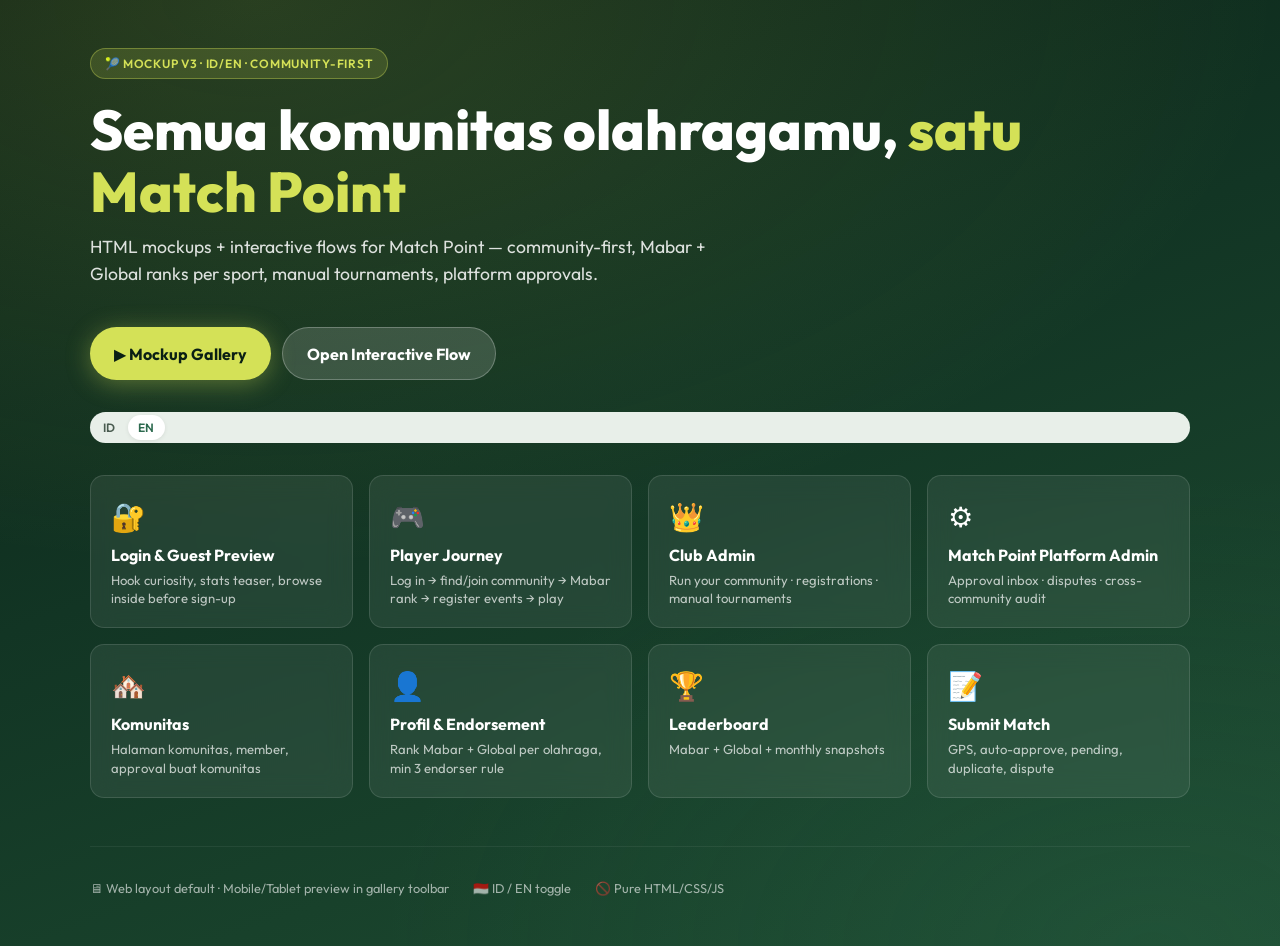
==== docs/mockups/index.html @ 7f46a009 "first commit" ====
<!doctype html>
<html lang="id">
  <head>
    <meta charset="UTF-8" />
    <meta name="viewport" content="width=device-width, initial-scale=1.0" />
    <title>Match Point — UI Mockups</title>
    <link rel="stylesheet" href="styles.css" />
  </head>
  <body>
    <div class="hub">
      <div class="hub-inner">
        <div class="hub-badge">🎾 Mockup v3 · ID/EN · Community-first</div>
        <h1>Semua komunitas olahragamu, <span>satu Match Point</span></h1>
        <p class="hub-desc" data-i18n="hub.desc">
          Mockup HTML + alur interaktif untuk Match Point — komunitas dulu,
          rank Mabar + Global per olahraga, turnamen manual, approval platform.
        </p>

        <div class="btn-group" style="margin-bottom: 2rem">
          <a href="prototype.html#auth-login" class="hub-cta"
            >▶ Mockup Gallery</a
          >
          <a
            href="flow/index.html"
            class="hub-cta"
            style="
              background: rgba(255, 255, 255, 0.15);
              color: #fff;
              box-shadow: none;
              border: 1px solid rgba(255, 255, 255, 0.25);
            "
            data-i18n="hub.openFlow"
            >Buka Alur Interaktif</a
          >
        </div>

        <div class="lang-toggle" style="margin-bottom: 2rem">
          <button class="lang-btn" data-lang="id">ID</button>
          <button class="lang-btn active" data-lang="en">EN</button>
        </div>

        <div class="hub-grid">
          <a href="prototype.html#auth-login" class="hub-card">
            <div class="hub-card-icon">🔐</div>
            <h3>Login &amp; Guest Preview</h3>
            <p>Hook curiosity, stats teaser, browse inside before sign-up</p>
          </a>
          <a href="flow/user.html" class="hub-card">
            <div class="hub-card-icon">🎮</div>
            <h3 data-i18n="flow.userTitle">Perjalanan Pemain</h3>
            <p data-i18n="flow.userDesc">
              Login → cari/gabung komunitas → rank Mabar → daftar acara → match
            </p>
          </a>
          <a href="flow/club.html" class="hub-card">
            <div class="hub-card-icon">👑</div>
            <h3 data-i18n="flow.clubAdminTitle">Admin Klub</h3>
            <p data-i18n="flow.clubAdminDesc">
              Kelola komunitas · registrasi peserta · turnamen manual
            </p>
          </a>
          <a href="flow/platform.html" class="hub-card">
            <div class="hub-card-icon">⚙️</div>
            <h3 data-i18n="flow.platformTitle">Admin Match Point</h3>
            <p data-i18n="flow.platformDesc">
              Approval inbox · dispute · audit lintas komunitas
            </p>
          </a>
          <a href="prototype.html#community-detail" class="hub-card">
            <div class="hub-card-icon">🏘️</div>
            <h3>Komunitas</h3>
            <p>Halaman komunitas, member, approval buat komunitas</p>
          </a>
          <a href="prototype.html#profile" class="hub-card">
            <div class="hub-card-icon">👤</div>
            <h3>Profil &amp; Endorsement</h3>
            <p>Rank Mabar + Global per olahraga, min 3 endorser rule</p>
          </a>
          <a href="prototype.html#leaderboard" class="hub-card">
            <div class="hub-card-icon">🏆</div>
            <h3>Leaderboard</h3>
            <p>Mabar + Global + monthly snapshots</p>
          </a>
          <a href="prototype.html#submit-match" class="hub-card">
            <div class="hub-card-icon">📝</div>
            <h3>Submit Match</h3>
            <p>GPS, auto-approve, pending, duplicate, dispute</p>
          </a>
        </div>

        <div class="hub-meta">
          <span
            >🖥 Web layout default · Mobile/Tablet preview in gallery
            toolbar</span
          >
          <span>🇮🇩 ID / EN toggle</span>
          <span>🚫 Pure HTML/CSS/JS</span>
        </div>
      </div>
    </div>
    <script src="i18n.js"></script>
    <script>
      MP_I18N.apply(MP_I18N.getLang());
      document.querySelectorAll(".lang-btn").forEach((btn) => {
        btn.addEventListener("click", () => MP_I18N.setLang(btn.dataset.lang));
      });
    </script>
  </body>
</html>
---- docs/mockups/styles.css ----
/* Match Point — HTML Mockup Design System */
@import url("https://fonts.googleapis.com/css2?family=Outfit:wght@400;500;600;700;800&family=JetBrains+Mono:wght@400;500&display=swap");

:root {
  --court-deep: #0a1f14;
  --court-mid: #123524;
  --court-light: #1e4d32;
  --clay: #c45c26;
  --ball: #d4e157;
  --ball-glow: #e8f060;
  --surface: #f4f7f2;
  --surface-2: #e8efe9;
  --card: #ffffff;
  --ink: #0f1a12;
  --ink-muted: #4a5c50;
  --ink-faint: #6b7d71;
  --accent: #2d6a4f;
  --accent-bright: #40916c;
  --danger: #c1121f;
  --warning: #e09f3e;
  --info: #277da1;
  --success: #2d6a4f;
  --official: #5c4d7d;
  --global: #5c4d7d;
  --mabar: #1b4332;
  /* Sport identity — tennis green, padel blue, pickleball red */
  --sport-tennis: #2d6a4f;
  --sport-padel: #277da1;
  --sport-pickleball: #c1443c;
  --radius: 14px;
  --radius-sm: 8px;
  --shadow: 0 8px 32px rgba(10, 31, 20, 0.12);
  --shadow-lg: 0 20px 60px rgba(10, 31, 20, 0.18);
  --font: "Outfit", system-ui, sans-serif;
  --mono: "JetBrains Mono", monospace;
  --nav-w: 280px;
  --header-h: 64px;
}

*,
*::before,
*::after {
  box-sizing: border-box;
  margin: 0;
  padding: 0;
}

html {
  scroll-behavior: smooth;
}

body {
  font-family: var(--font);
  background: var(--surface);
  color: var(--ink);
  line-height: 1.5;
  min-height: 100vh;
}

/* ── Hub (index) ── */
.hub {
  min-height: 100vh;
  background:
    radial-gradient(
      ellipse 80% 60% at 20% 0%,
      rgba(212, 225, 87, 0.15),
      transparent
    ),
    radial-gradient(
      ellipse 60% 50% at 90% 100%,
      rgba(45, 106, 79, 0.2),
      transparent
    ),
    linear-gradient(
      160deg,
      var(--court-deep) 0%,
      var(--court-mid) 45%,
      var(--court-light) 100%
    );
  color: #fff;
  padding: 3rem 2rem;
}

.hub-inner {
  max-width: 1100px;
  margin: 0 auto;
}

.hub-badge {
  display: inline-flex;
  align-items: center;
  gap: 0.5rem;
  background: rgba(212, 225, 87, 0.15);
  border: 1px solid rgba(212, 225, 87, 0.35);
  padding: 0.35rem 0.85rem;
  border-radius: 999px;
  font-size: 0.75rem;
  font-weight: 600;
  letter-spacing: 0.06em;
  text-transform: uppercase;
  color: var(--ball);
  margin-bottom: 1.25rem;
}

.hub h1 {
  font-size: clamp(2.2rem, 5vw, 3.5rem);
  font-weight: 800;
  line-height: 1.1;
  margin-bottom: 0.75rem;
}

.hub h1 span {
  color: var(--ball);
}

.hub-desc {
  font-size: 1.1rem;
  opacity: 0.85;
  max-width: 620px;
  margin-bottom: 2.5rem;
}

.hub-grid {
  display: grid;
  grid-template-columns: repeat(auto-fill, minmax(240px, 1fr));
  gap: 1rem;
  margin-bottom: 2.5rem;
}

.hub-card {
  background: rgba(255, 255, 255, 0.07);
  backdrop-filter: blur(12px);
  border: 1px solid rgba(255, 255, 255, 0.12);
  border-radius: var(--radius);
  padding: 1.25rem;
  text-decoration: none;
  color: inherit;
  transition:
    transform 0.2s,
    background 0.2s,
    border-color 0.2s;
}

.hub-card:hover {
  transform: translateY(-3px);
  background: rgba(255, 255, 255, 0.12);
  border-color: rgba(212, 225, 87, 0.4);
}

.hub-card-icon {
  font-size: 1.75rem;
  margin-bottom: 0.5rem;
}

.hub-card h3 {
  font-size: 1rem;
  font-weight: 700;
  margin-bottom: 0.35rem;
}

.hub-card p {
  font-size: 0.82rem;
  opacity: 0.7;
  line-height: 1.4;
}

.hub-cta {
  display: inline-flex;
  align-items: center;
  gap: 0.6rem;
  background: var(--ball);
  color: var(--court-deep);
  font-weight: 700;
  padding: 0.85rem 1.5rem;
  border-radius: 999px;
  text-decoration: none;
  font-size: 1rem;
  transition:
    transform 0.15s,
    box-shadow 0.15s;
  box-shadow: 0 4px 24px rgba(212, 225, 87, 0.35);
}

.hub-cta:hover {
  transform: scale(1.03);
  box-shadow: 0 8px 32px rgba(212, 225, 87, 0.45);
}

.hub-meta {
  margin-top: 3rem;
  padding-top: 2rem;
  border-top: 1px solid rgba(255, 255, 255, 0.1);
  display: flex;
  flex-wrap: wrap;
  gap: 1.5rem;
  font-size: 0.8rem;
  opacity: 0.6;
}

/* ── Prototype Shell ── */
.proto-shell {
  display: grid;
  grid-template-columns: var(--nav-w) 1fr;
  min-height: 100vh;
}

.proto-nav {
  background: var(--court-deep);
  color: #fff;
  padding: 1.25rem 0;
  position: sticky;
  top: 0;
  height: 100vh;
  overflow-y: auto;
  border-right: 1px solid rgba(255, 255, 255, 0.06);
}

.proto-nav-brand {
  padding: 0 1.25rem 1.25rem;
  border-bottom: 1px solid rgba(255, 255, 255, 0.08);
  margin-bottom: 0.75rem;
}

.proto-nav-brand a {
  color: #fff;
  text-decoration: none;
  font-weight: 800;
  font-size: 1.15rem;
  display: flex;
  align-items: center;
  gap: 0.5rem;
}

.proto-nav-brand small {
  display: block;
  font-size: 0.7rem;
  font-weight: 500;
  opacity: 0.5;
  margin-top: 0.15rem;
}

.nav-group {
  padding: 0.5rem 0.75rem;
}

.nav-group-label {
  font-size: 0.65rem;
  font-weight: 700;
  letter-spacing: 0.1em;
  text-transform: uppercase;
  opacity: 0.4;
  padding: 0.5rem 0.5rem 0.35rem;
}

.nav-link {
  display: flex;
  align-items: center;
  gap: 0.6rem;
  padding: 0.55rem 0.75rem;
  border-radius: var(--radius-sm);
  color: rgba(255, 255, 255, 0.75);
  text-decoration: none;
  font-size: 0.85rem;
  font-weight: 500;
  cursor: pointer;
  border: none;
  background: none;
  width: 100%;
  text-align: left;
  font-family: inherit;
  transition:
    background 0.15s,
    color 0.15s;
}

.nav-link:hover {
  background: rgba(255, 255, 255, 0.08);
  color: #fff;
}

.nav-link.active {
  background: rgba(212, 225, 87, 0.15);
  color: var(--ball);
  font-weight: 600;
}

.nav-link .dot {
  width: 6px;
  height: 6px;
  border-radius: 50%;
  background: currentColor;
  opacity: 0.5;
  flex-shrink: 0;
}

.nav-link.active .dot {
  opacity: 1;
  background: var(--ball);
}

.proto-main {
  background: var(--surface);
  min-height: 100vh;
  display: flex;
  flex-direction: column;
}

.proto-toolbar {
  height: var(--header-h);
  background: var(--card);
  border-bottom: 1px solid var(--surface-2);
  display: flex;
  align-items: center;
  justify-content: space-between;
  padding: 0 1.5rem;
  position: sticky;
  top: 0;
  z-index: 50;
}

.proto-toolbar h2 {
  font-size: 1rem;
  font-weight: 700;
}

.proto-toolbar-meta {
  display: flex;
  align-items: center;
  gap: 0.75rem;
  font-size: 0.8rem;
  color: var(--ink-muted);
}

.lang-toggle {
  display: flex;
  background: var(--surface-2);
  border-radius: 999px;
  padding: 3px;
  gap: 2px;
}

.lang-btn {
  border: none;
  background: none;
  padding: 0.3rem 0.65rem;
  border-radius: 999px;
  font-size: 0.75rem;
  font-weight: 600;
  cursor: pointer;
  font-family: inherit;
  color: var(--ink-muted);
  transition: all 0.15s;
}

.lang-btn.active {
  background: var(--card);
  color: var(--accent);
  box-shadow: 0 1px 4px rgba(0, 0, 0, 0.08);
}

.device-toggle {
  display: flex;
  gap: 0.35rem;
}

.device-btn {
  border: 1px solid var(--surface-2);
  background: var(--card);
  width: 32px;
  height: 32px;
  border-radius: var(--radius-sm);
  cursor: pointer;
  font-size: 0.9rem;
  display: flex;
  align-items: center;
  justify-content: center;
  transition: all 0.15s;
}

.device-btn.active {
  border-color: var(--accent);
  background: rgba(45, 106, 79, 0.08);
  color: var(--accent);
}

.device-toggle-labeled .device-btn {
  width: auto;
  min-width: 32px;
  padding: 0 0.6rem;
  font-size: 0.7rem;
  font-weight: 600;
  font-family: inherit;
  gap: 0.2rem;
}

.device-toggle-labeled .device-btn .device-label {
  display: none;
}

@media (min-width: 720px) {
  .device-toggle-labeled .device-btn .device-label {
    display: inline;
  }
}

.device-mode-badge {
  font-size: 0.68rem;
  font-weight: 600;
  color: var(--ink-muted);
  background: var(--surface-2);
  padding: 0.25rem 0.55rem;
  border-radius: 999px;
  text-transform: capitalize;
}

.proto-viewport {
  flex: 1;
  padding: 1.5rem;
  display: flex;
  justify-content: center;
  align-items: flex-start;
  background:
    repeating-linear-gradient(
      0deg,
      transparent,
      transparent 39px,
      rgba(45, 106, 79, 0.04) 39px,
      rgba(45, 106, 79, 0.04) 40px
    ),
    repeating-linear-gradient(
      90deg,
      transparent,
      transparent 39px,
      rgba(45, 106, 79, 0.04) 39px,
      rgba(45, 106, 79, 0.04) 40px
    );
}

.proto-frame {
  width: 100%;
  max-width: 100%;
  transition:
    max-width 0.35s ease,
    transform 0.35s ease;
}

/* Legacy class names — kept for compatibility */
.proto-frame.tablet {
  max-width: 100%;
}
.proto-frame.desktop {
  max-width: 100%;
}

.device-stage {
  width: 100%;
  transition:
    max-width 0.35s ease,
    padding 0.35s ease,
    border-radius 0.35s ease;
}

/* ── Screen panels ── */
.screen {
  display: none;
  animation: fadeIn 0.25s ease;
}

.screen.active {
  display: block;
}

@keyframes fadeIn {
  from {
    opacity: 0;
    transform: translateY(8px);
  }
  to {
    opacity: 1;
    transform: translateY(0);
  }
}

/* ── App chrome (inside screens) ── */
.app {
  background: var(--card);
  border-radius: calc(var(--radius) + 4px);
  box-shadow: var(--shadow-lg);
  overflow: hidden;
  border: 1px solid rgba(0, 0, 0, 0.06);
}

.app-header {
  background: linear-gradient(135deg, var(--court-deep), var(--court-mid));
  color: #fff;
  padding: 1rem 1.25rem;
  display: flex;
  align-items: center;
  justify-content: space-between;
}

.app-logo {
  font-weight: 800;
  font-size: 1.1rem;
  display: flex;
  align-items: center;
  gap: 0.4rem;
}

.app-logo-dot {
  width: 10px;
  height: 10px;
  background: var(--ball);
  border-radius: 50%;
  box-shadow: 0 0 8px var(--ball-glow);
}

.app-header-actions {
  display: flex;
  gap: 0.5rem;
  align-items: center;
}

.icon-btn {
  width: 36px;
  height: 36px;
  border-radius: 50%;
  border: 1px solid rgba(255, 255, 255, 0.2);
  background: rgba(255, 255, 255, 0.08);
  color: #fff;
  cursor: pointer;
  display: flex;
  align-items: center;
  justify-content: center;
  font-size: 0.9rem;
}

.app-body {
  padding: 1.25rem;
}

.app-body-flush {
  padding: 0;
}

.bottom-nav {
  display: flex;
  border-top: 1px solid var(--surface-2);
  background: var(--card);
}

.bottom-nav-item {
  flex: 1;
  display: flex;
  flex-direction: column;
  align-items: center;
  gap: 0.2rem;
  padding: 0.65rem 0.25rem;
  font-size: 0.65rem;
  font-weight: 600;
  color: var(--ink-faint);
  text-decoration: none;
  border: none;
  background: none;
  cursor: pointer;
  font-family: inherit;
}

.bottom-nav-item.active {
  color: var(--accent);
}
.bottom-nav-item span:first-child {
  font-size: 1.2rem;
}

/* ── Typography ── */
h1,
h2,
h3,
h4 {
  line-height: 1.2;
}

.section-title {
  font-size: 1.25rem;
  font-weight: 800;
  margin-bottom: 0.75rem;
}

.section-sub {
  font-size: 0.85rem;
  color: var(--ink-muted);
  margin-bottom: 1rem;
}

/* ── Components ── */
.btn {
  display: inline-flex;
  align-items: center;
  justify-content: center;
  gap: 0.5rem;
  padding: 0.75rem 1.25rem;
  border-radius: var(--radius-sm);
  font-family: inherit;
  font-size: 0.9rem;
  font-weight: 600;
  cursor: pointer;
  border: none;
  transition: all 0.15s;
  text-decoration: none;
}

.btn-primary {
  background: var(--accent);
  color: #fff;
}

.btn-primary:hover {
  background: var(--accent-bright);
}

.btn-secondary {
  background: var(--surface-2);
  color: var(--ink);
}

.btn-ball {
  background: var(--ball);
  color: var(--court-deep);
}

.btn-outline {
  background: transparent;
  border: 1.5px solid var(--accent);
  color: var(--accent);
}

.btn-danger {
  background: var(--danger);
  color: #fff;
}

.btn-sm {
  padding: 0.45rem 0.85rem;
  font-size: 0.8rem;
}

.btn-block {
  width: 100%;
}

.btn-group {
  display: flex;
  gap: 0.5rem;
  flex-wrap: wrap;
}

.badge {
  display: inline-flex;
  align-items: center;
  gap: 0.25rem;
  padding: 0.35rem 0.65rem;
  border-radius: 999px;
  font-size: 0.7rem;
  font-weight: 700;
  letter-spacing: 0.02em;
  line-height: 1.2;
}

.badge-success {
  background: rgba(45, 106, 79, 0.16);
  color: #1b4332;
  border: 1px solid rgba(45, 106, 79, 0.25);
}
.badge-warning {
  background: rgba(224, 159, 62, 0.15);
  color: #a66d00;
}
.badge-danger {
  background: rgba(193, 18, 31, 0.12);
  color: var(--danger);
}
.badge-info {
  background: rgba(39, 125, 161, 0.12);
  color: var(--info);
}
.badge-muted {
  background: var(--surface-2);
  color: var(--ink-muted);
}
.badge-mabar {
  background: rgba(27, 67, 50, 0.14);
  color: #143326;
  border: 1px solid rgba(27, 67, 50, 0.22);
}
.badge-official,
.badge-global {
  background: rgba(92, 77, 125, 0.14);
  color: #3d2f5c;
  border: 1px solid rgba(92, 77, 125, 0.22);
}
.badge-pending {
  background: rgba(224, 159, 62, 0.15);
  color: #8a5a00;
}

.card {
  background: var(--card);
  border: 1px solid var(--surface-2);
  border-radius: var(--radius);
  padding: 1rem;
}

.card-highlight {
  border-color: rgba(45, 106, 79, 0.25);
  background: linear-gradient(
    135deg,
    rgba(45, 106, 79, 0.04),
    rgba(212, 225, 87, 0.06)
  );
}

.form-group {
  margin-bottom: 1rem;
}

.form-label {
  display: block;
  font-size: 0.8rem;
  font-weight: 600;
  margin-bottom: 0.35rem;
  color: var(--ink);
}

.form-input,
.form-select,
.form-textarea {
  width: 100%;
  padding: 0.7rem 0.85rem;
  border: 1.5px solid var(--surface-2);
  border-radius: var(--radius-sm);
  font-family: inherit;
  font-size: 0.9rem;
  background: var(--card);
  transition: border-color 0.15s;
}

.form-input:focus,
.form-select:focus,
.form-textarea:focus {
  outline: none;
  border-color: var(--accent);
}

.form-hint {
  font-size: 0.75rem;
  color: var(--ink-muted);
  margin-top: 0.3rem;
}

.form-error {
  font-size: 0.75rem;
  color: var(--danger);
  margin-top: 0.3rem;
  display: flex;
  align-items: center;
  gap: 0.3rem;
}

.avatar {
  width: 64px;
  height: 64px;
  border-radius: 50%;
  background: linear-gradient(135deg, var(--court-light), var(--accent));
  display: flex;
  align-items: center;
  justify-content: center;
  color: #fff;
  font-weight: 800;
  font-size: 1.25rem;
  flex-shrink: 0;
  border: 3px solid var(--ball);
}

.avatar-lg {
  width: 88px;
  height: 88px;
  font-size: 1.75rem;
}
.avatar-sm {
  width: 40px;
  height: 40px;
  font-size: 0.85rem;
  border-width: 2px;
}
.avatar-md {
  width: 52px;
  height: 52px;
  font-size: 1rem;
}

.rank-dual {
  display: grid;
  grid-template-columns: 1fr 1fr;
  gap: 0.75rem;
  margin: 1rem 0;
}

.rank-track {
  border-radius: var(--radius);
  padding: 1rem;
  text-align: center;
  position: relative;
  overflow: hidden;
}

.rank-track::before {
  content: "";
  position: absolute;
  top: 0;
  left: 0;
  right: 0;
  height: 3px;
}

.rank-track.mabar {
  background: linear-gradient(180deg, rgba(27, 67, 50, 0.08), transparent);
  border: 1px solid rgba(27, 67, 50, 0.15);
}

.rank-track.mabar::before {
  background: var(--mabar);
}

.rank-track.official,
.rank-track.global {
  background: linear-gradient(180deg, rgba(92, 77, 125, 0.08), transparent);
  border: 1px solid rgba(92, 77, 125, 0.15);
}

.rank-track.official::before,
.rank-track.global::before {
  background: var(--official);
}

.rank-track-label {
  font-size: 0.65rem;
  font-weight: 700;
  letter-spacing: 0.08em;
  text-transform: uppercase;
  margin-bottom: 0.35rem;
  line-height: 1;
}

.rank-track.mabar .rank-track-label {
  color: var(--mabar);
}

.rank-track.official .rank-track-label,
.rank-track.global .rank-track-label {
  color: var(--official);
}

.rank-track-value {
  font-size: 1.75rem;
  font-weight: 800;
  line-height: 1;
}

.rank-track-sub {
  font-size: 0.72rem;
  color: var(--ink-muted);
  margin-top: 0.25rem;
}

.leaderboard-list {
  list-style: none;
}

.lb-row {
  display: flex;
  align-items: center;
  gap: 0.75rem;
  padding: 0.75rem;
  border-radius: var(--radius-sm);
  transition: background 0.15s;
}

.lb-row:hover {
  background: var(--surface);
}

.lb-row.highlight {
  background: linear-gradient(90deg, rgba(212, 225, 87, 0.15), transparent);
  border: 1px solid rgba(212, 225, 87, 0.3);
}

.lb-rank {
  width: 28px;
  text-align: center;
  font-weight: 800;
  font-size: 0.9rem;
  color: var(--ink-muted);
}

.lb-rank.gold {
  color: #c9a227;
}
.lb-rank.silver {
  color: #8a8a8a;
}
.lb-rank.bronze {
  color: #b87333;
}

.lb-info {
  flex: 1;
  min-width: 0;
}
.lb-name {
  font-weight: 700;
  font-size: 0.9rem;
}
.lb-meta {
  font-size: 0.72rem;
  color: var(--ink-muted);
}
.lb-points {
  font-weight: 800;
  font-size: 1rem;
  color: var(--accent);
}

.tabs {
  display: flex;
  gap: 0.25rem;
  background: var(--surface-2);
  padding: 4px;
  border-radius: var(--radius-sm);
  margin-bottom: 1rem;
}

.tab {
  flex: 1;
  padding: 0.5rem;
  border: none;
  background: none;
  border-radius: 6px;
  font-family: inherit;
  font-size: 0.8rem;
  font-weight: 600;
  cursor: pointer;
  color: var(--ink-muted);
  transition: all 0.15s;
}

.tab.active {
  background: var(--card);
  color: var(--accent);
  box-shadow: 0 1px 4px rgba(0, 0, 0, 0.06);
}

.match-card {
  border: 1px solid var(--surface-2);
  border-radius: var(--radius);
  padding: 0.85rem;
  margin-bottom: 0.65rem;
  display: flex;
  align-items: flex-start;
  gap: 0.75rem;
}

.match-card-status {
  flex-shrink: 0;
}

.match-players {
  font-weight: 600;
  font-size: 0.85rem;
}
.match-score {
  font-family: var(--mono);
  font-size: 0.8rem;
  color: var(--ink-muted);
}
.match-meta {
  font-size: 0.72rem;
  color: var(--ink-muted);
  margin-top: 0.25rem;
}

.skill-grid {
  display: grid;
  grid-template-columns: repeat(2, 1fr);
  gap: 0.5rem;
}

.skill-chip {
  display: flex;
  align-items: center;
  justify-content: space-between;
  padding: 0.6rem 0.75rem;
  border: 1px solid var(--surface-2);
  border-radius: var(--radius-sm);
  font-size: 0.8rem;
}

.skill-chip-name {
  font-weight: 600;
}
.skill-chip-score {
  font-weight: 800;
  color: var(--accent);
}
.skill-chip.empty {
  opacity: 0.55;
  font-style: italic;
}

.endorse-btn {
  border: 1.5px dashed var(--accent);
  background: rgba(45, 106, 79, 0.04);
  color: var(--accent);
  border-radius: var(--radius-sm);
  padding: 0.5rem;
  font-size: 0.75rem;
  font-weight: 600;
  cursor: pointer;
  width: 100%;
  font-family: inherit;
}

.bracket {
  display: flex;
  flex-direction: column;
  gap: 0.5rem;
}

.bracket-round {
  font-size: 0.7rem;
  font-weight: 700;
  text-transform: uppercase;
  letter-spacing: 0.06em;
  color: var(--ink-muted);
  margin-bottom: 0.25rem;
}

.bracket-match {
  display: flex;
  align-items: center;
  gap: 0.5rem;
  padding: 0.5rem 0.75rem;
  background: var(--surface);
  border-radius: var(--radius-sm);
  font-size: 0.8rem;
}

.bracket-match .winner {
  font-weight: 800;
  color: var(--accent);
}

.share-card-preview {
  width: 100%;
  aspect-ratio: 1;
  border-radius: var(--radius);
  background: linear-gradient(
    145deg,
    var(--court-deep) 0%,
    var(--court-mid) 50%,
    var(--court-light) 100%
  );
  color: #fff;
  padding: 1.5rem;
  display: flex;
  flex-direction: column;
  align-items: center;
  justify-content: center;
  text-align: center;
  position: relative;
  overflow: hidden;
}

.share-card-preview::after {
  content: "";
  position: absolute;
  bottom: -30%;
  right: -20%;
  width: 60%;
  height: 60%;
  background: radial-gradient(circle, rgba(212, 225, 87, 0.2), transparent 70%);
}

.share-card-avatar {
  width: 80px;
  height: 80px;
  border-radius: 50%;
  background: var(--ball);
  color: var(--court-deep);
  display: flex;
  align-items: center;
  justify-content: center;
  font-weight: 800;
  font-size: 1.5rem;
  border: 3px solid rgba(255, 255, 255, 0.3);
  margin-bottom: 0.75rem;
  position: relative;
  z-index: 1;
}

.share-card-name {
  font-size: 1.25rem;
  font-weight: 800;
  position: relative;
  z-index: 1;
}

.share-card-ranks {
  display: flex;
  gap: 1.5rem;
  margin: 0.75rem 0;
  position: relative;
  z-index: 1;
}

.share-card-rank-item {
  text-align: center;
}
.share-card-rank-val {
  font-size: 1.5rem;
  font-weight: 800;
  color: var(--ball);
}
.share-card-rank-lbl {
  font-size: 0.65rem;
  opacity: 0.7;
  text-transform: uppercase;
}

.share-skills {
  display: flex;
  gap: 0.4rem;
  flex-wrap: wrap;
  justify-content: center;
  position: relative;
  z-index: 1;
}

.share-skill-badge {
  background: rgba(255, 255, 255, 0.12);
  padding: 0.25rem 0.6rem;
  border-radius: 999px;
  font-size: 0.65rem;
  font-weight: 600;
}

.admin-theme .app-header {
  background: linear-gradient(135deg, #1a1a2e, #16213e);
}

.stat-grid {
  display: grid;
  grid-template-columns: repeat(2, 1fr);
  gap: 0.65rem;
}

.stat-box {
  background: var(--surface);
  border-radius: var(--radius-sm);
  padding: 0.85rem;
  text-align: center;
}

.stat-val {
  font-size: 1.5rem;
  font-weight: 800;
  color: var(--accent);
}
.stat-lbl {
  font-size: 0.7rem;
  color: var(--ink-muted);
  margin-top: 0.15rem;
}

.alert {
  padding: 0.75rem 1rem;
  border-radius: var(--radius-sm);
  font-size: 0.82rem;
  margin-bottom: 1rem;
  display: flex;
  gap: 0.5rem;
  align-items: flex-start;
}

.alert-warning {
  background: rgba(224, 159, 62, 0.12);
  border: 1px solid rgba(224, 159, 62, 0.3);
  color: #7a5200;
}
.alert-danger {
  background: rgba(193, 18, 31, 0.08);
  border: 1px solid rgba(193, 18, 31, 0.2);
  color: var(--danger);
}
.alert-info {
  background: rgba(39, 125, 161, 0.08);
  border: 1px solid rgba(39, 125, 161, 0.2);
  color: var(--info);
}
.alert-success {
  background: rgba(45, 106, 79, 0.08);
  border: 1px solid rgba(45, 106, 79, 0.2);
  color: var(--success);
}

.empty-state {
  text-align: center;
  padding: 2.5rem 1rem;
  color: var(--ink-muted);
}

.empty-state-icon {
  font-size: 2.5rem;
  margin-bottom: 0.75rem;
  opacity: 0.5;
}

.timeline {
  border-left: 2px solid var(--surface-2);
  padding-left: 1rem;
  margin-left: 0.5rem;
}

.timeline-item {
  position: relative;
  padding-bottom: 1rem;
  font-size: 0.82rem;
}

.timeline-item::before {
  content: "";
  position: absolute;
  left: -1.35rem;
  top: 0.35rem;
  width: 8px;
  height: 8px;
  border-radius: 50%;
  background: var(--accent);
  border: 2px solid var(--card);
}

.member-row {
  display: flex;
  align-items: center;
  gap: 0.75rem;
  padding: 0.65rem 0;
  border-bottom: 1px solid var(--surface-2);
}

.member-row:last-child {
  border-bottom: none;
}
.member-info {
  flex: 1;
}
.member-name {
  font-weight: 700;
  font-size: 0.88rem;
}
.member-role {
  font-size: 0.72rem;
  color: var(--ink-muted);
}

.oauth-btns {
  display: flex;
  flex-direction: column;
  gap: 0.5rem;
  margin: 1rem 0;
}

.oauth-btn {
  display: flex;
  align-items: center;
  justify-content: center;
  gap: 0.6rem;
  padding: 0.7rem;
  border: 1.5px solid var(--surface-2);
  border-radius: var(--radius-sm);
  background: var(--card);
  font-family: inherit;
  font-size: 0.85rem;
  font-weight: 600;
  cursor: pointer;
}

.divider {
  display: flex;
  align-items: center;
  gap: 0.75rem;
  margin: 1rem 0;
  font-size: 0.75rem;
  color: var(--ink-faint);
}

.divider::before,
.divider::after {
  content: "";
  flex: 1;
  height: 1px;
  background: var(--surface-2);
}

.hero-landing {
  background: linear-gradient(160deg, var(--court-deep), var(--court-mid));
  color: #fff;
  padding: 2rem 1.25rem;
  text-align: center;
}

.hero-landing h1 {
  font-size: 1.75rem;
  font-weight: 800;
  margin-bottom: 0.5rem;
}

.hero-landing p {
  font-size: 0.9rem;
  opacity: 0.8;
  margin-bottom: 1.5rem;
  line-height: 1.5;
}

.hero-features {
  display: grid;
  gap: 0.65rem;
  text-align: left;
}

.hero-feature {
  display: flex;
  gap: 0.75rem;
  align-items: flex-start;
  background: rgba(255, 255, 255, 0.06);
  padding: 0.85rem;
  border-radius: var(--radius-sm);
  font-size: 0.82rem;
}

.hero-feature-icon {
  font-size: 1.25rem;
  flex-shrink: 0;
}
.hero-feature strong {
  display: block;
  margin-bottom: 0.15rem;
}

.gps-indicator {
  display: flex;
  align-items: center;
  gap: 0.5rem;
  padding: 0.6rem 0.75rem;
  border-radius: var(--radius-sm);
  font-size: 0.8rem;
  margin-top: 0.5rem;
}

.gps-ok {
  background: rgba(45, 106, 79, 0.1);
  color: var(--success);
}
.gps-fail {
  background: rgba(193, 18, 31, 0.08);
  color: var(--danger);
}

.state-machine {
  display: flex;
  flex-wrap: wrap;
  gap: 0.35rem;
  margin: 0.75rem 0;
}

.state-node {
  padding: 0.3rem 0.6rem;
  border-radius: 999px;
  font-size: 0.68rem;
  font-weight: 700;
  border: 1.5px solid;
}

.state-node.active-node {
  background: var(--accent);
  color: #fff;
  border-color: var(--accent);
}

.state-node.pending-node {
  border-color: var(--warning);
  color: #8a5a00;
  background: rgba(224, 159, 62, 0.1);
}
.state-node.disputed-node {
  border-color: var(--danger);
  color: var(--danger);
  background: rgba(193, 18, 31, 0.08);
}
.state-node.approved-node {
  border-color: var(--success);
  color: var(--success);
  background: rgba(45, 106, 79, 0.08);
}

.audit-log {
  font-family: var(--mono);
  font-size: 0.72rem;
  background: var(--surface);
  border-radius: var(--radius-sm);
  padding: 0.75rem;
  max-height: 120px;
  overflow-y: auto;
}

.audit-line {
  padding: 0.2rem 0;
  color: var(--ink-muted);
  border-bottom: 1px solid var(--surface-2);
}
.audit-line:last-child {
  border-bottom: none;
}

.desktop-grid {
  display: grid;
  grid-template-columns: 1fr 320px;
  gap: 1rem;
}

@media (max-width: 900px) {
  .proto-shell {
    grid-template-columns: 1fr;
  }
  .proto-nav {
    position: fixed;
    left: -100%;
    z-index: 100;
    width: var(--nav-w);
    transition: left 0.3s;
  }
  .proto-nav.open {
    left: 0;
  }
  .nav-toggle {
    display: flex !important;
  }
  .desktop-grid {
    grid-template-columns: 1fr;
  }
}

.nav-toggle {
  display: none;
  border: none;
  background: none;
  font-size: 1.25rem;
  cursor: pointer;
  padding: 0.25rem;
}

.mt-1 {
  margin-top: 0.5rem;
}
.mt-2 {
  margin-top: 1rem;
}
.mb-1 {
  margin-bottom: 0.5rem;
}
.mb-2 {
  margin-bottom: 1rem;
}
.gap-1 {
  gap: 0.5rem;
}
.flex {
  display: flex;
}
.flex-col {
  flex-direction: column;
}
.items-center {
  align-items: center;
}
.justify-between {
  justify-content: space-between;
}
.text-center {
  text-align: center;
}
.text-sm {
  font-size: 0.82rem;
}
.text-muted {
  color: var(--ink-muted);
}
.font-mono {
  font-family: var(--mono);
}
.w-full {
  width: 100%;
}

/* ── Login gate (attractive entry) ── */
.login-gate-app {
  overflow: hidden;
}

.login-gate-hero {
  background:
    radial-gradient(
      ellipse 90% 70% at 85% -10%,
      rgba(212, 225, 87, 0.22),
      transparent 60%
    ),
    radial-gradient(
      ellipse 80% 60% at -10% 110%,
      rgba(45, 106, 79, 0.55),
      transparent 65%
    ),
    linear-gradient(
      155deg,
      var(--court-deep) 0%,
      var(--court-mid) 55%,
      #14301f 100%
    );
  color: #fff;
  padding: 1.5rem 1.25rem;
  position: relative;
  overflow: hidden;
}

/* faint court lines */
.login-gate-hero::before {
  content: "";
  position: absolute;
  inset: 0;
  background:
    linear-gradient(rgba(255, 255, 255, 0.045) 1.5px, transparent 1.5px) 0 0 /
      100% 96px,
    linear-gradient(90deg, rgba(255, 255, 255, 0.045) 1.5px, transparent 1.5px)
      0 0 / 96px 100%;
  mask-image: radial-gradient(
    ellipse 90% 90% at 30% 40%,
    #000 30%,
    transparent 80%
  );
  -webkit-mask-image: radial-gradient(
    ellipse 90% 90% at 30% 40%,
    #000 30%,
    transparent 80%
  );
  pointer-events: none;
}

.login-gate-hero > * {
  position: relative;
}

.login-gate-hero .app-logo {
  margin-bottom: 1.25rem;
}

.login-hook {
  font-size: 1.45rem;
  font-weight: 800;
  line-height: 1.2;
  letter-spacing: -0.015em;
  margin-bottom: 0.5rem;
}

.login-subhook {
  font-size: 0.84rem;
  color: rgba(255, 255, 255, 0.88);
  line-height: 1.5;
  margin-bottom: 0.85rem;
}

.login-sport-chips {
  display: flex;
  flex-wrap: wrap;
  gap: 0.4rem;
  margin-bottom: 1rem;
}

.login-sport-chip {
  font-size: 0.68rem;
  font-weight: 700;
  padding: 0.28rem 0.7rem;
  border-radius: 999px;
  background: rgba(255, 255, 255, 0.09);
  border: 1px solid rgba(255, 255, 255, 0.16);
  backdrop-filter: blur(4px);
}

.login-teaser-stats {
  display: flex;
  gap: 0.5rem;
  margin-bottom: 0.85rem;
}

.login-stat {
  flex: 1;
  background: rgba(255, 255, 255, 0.08);
  border: 1px solid rgba(255, 255, 255, 0.12);
  border-radius: var(--radius-sm);
  padding: 0.6rem 0.35rem;
  text-align: center;
  backdrop-filter: blur(4px);
}

.login-stat strong {
  display: block;
  font-size: 1.05rem;
  color: var(--ball);
}

.login-stat span {
  font-size: 0.62rem;
  opacity: 0.75;
  text-transform: uppercase;
  letter-spacing: 0.04em;
}

.login-preview-cards {
  display: flex;
  gap: 0.5rem;
  margin-bottom: 1rem;
}

.login-preview-card {
  flex: 1;
  background: rgba(0, 0, 0, 0.22);
  border: 1px solid rgba(255, 255, 255, 0.14);
  border-radius: var(--radius);
  padding: 0.75rem 0.55rem;
  text-align: center;
  box-shadow: 0 8px 24px rgba(0, 0, 0, 0.18);
}

.login-preview-ava {
  width: 34px;
  height: 34px;
  margin: 0 auto 0.5rem;
  border-radius: 50%;
  display: flex;
  align-items: center;
  justify-content: center;
  font-size: 0.72rem;
  font-weight: 800;
  background: linear-gradient(145deg, var(--ball), #aabf3a);
  color: var(--court-deep);
  border: 2px solid rgba(255, 255, 255, 0.35);
}

.login-preview-ava.alt {
  background: linear-gradient(145deg, #c4b5e6, #8f7cc0);
  font-size: 0.95rem;
}

.login-preview-card small {
  display: block;
  font-size: 0.72rem;
  color: rgba(255, 255, 255, 0.95);
  font-weight: 600;
  margin-top: 0.45rem;
}

.login-browse-btn {
  font-size: 0.85rem !important;
  padding: 0.7rem !important;
  box-shadow: 0 6px 20px rgba(212, 225, 87, 0.25);
}

.login-gate-form {
  border-top: 3px solid var(--ball);
}

.login-form-inner {
  width: 100%;
}

.oauth-btn {
  transition:
    border-color 0.15s,
    background 0.15s,
    transform 0.15s;
}

.oauth-btn:hover {
  border-color: var(--accent);
  background: var(--surface);
  transform: translateY(-1px);
}

.oauth-ico {
  width: 18px;
  height: 18px;
  flex-shrink: 0;
}

.login-gate-form .form-input:focus {
  border-color: var(--accent);
  box-shadow: 0 0 0 3px rgba(45, 106, 79, 0.14);
  outline: none;
}

.login-forgot {
  display: block;
  margin: -0.35rem 0 1rem auto;
  border: none;
  background: none;
  font-family: inherit;
  font-size: 0.75rem;
  font-weight: 600;
  color: var(--accent);
  cursor: pointer;
}

.login-forgot:hover {
  text-decoration: underline;
}

.login-signup-note {
  text-align: center;
  font-size: 0.8rem;
  color: var(--ink-muted);
  margin-top: 1.1rem;
}

.login-signup-note button {
  border: none;
  background: none;
  font-family: inherit;
  font-size: inherit;
  font-weight: 700;
  color: var(--accent);
  cursor: pointer;
}

.login-signup-note button:hover {
  text-decoration: underline;
}

/* ── Sign-up & OTP verification ── */
.form-hint.ok {
  color: var(--success);
  font-weight: 600;
}

.otp-inputs {
  display: flex;
  gap: 0.5rem;
  justify-content: center;
  margin: 1.25rem 0 0.75rem;
}

.otp-box {
  width: 44px;
  height: 54px;
  text-align: center;
  font-size: 1.3rem;
  font-weight: 800;
  font-family: var(--mono);
  color: var(--ink);
  border: 1.5px solid var(--surface-2);
  border-radius: var(--radius-sm);
  background: var(--card);
}

.otp-box:focus {
  border-color: var(--accent);
  outline: none;
  box-shadow: 0 0 0 3px rgba(45, 106, 79, 0.14);
}

/* ── Interactive flow app ── */
.flow-app {
  min-height: 100vh;
  display: flex;
  flex-direction: column;
  background: var(--surface);
}

.flow-topbar {
  background: var(--card);
  border-bottom: 1px solid var(--surface-2);
  padding: 0.65rem 1rem;
  display: flex;
  align-items: center;
  justify-content: space-between;
  position: sticky;
  top: 0;
  z-index: 100;
}

.flow-topbar-brand {
  font-weight: 800;
  font-size: 0.95rem;
  color: var(--ink);
  text-decoration: none;
  display: flex;
  align-items: center;
  gap: 0.35rem;
}

.flow-progress {
  flex: 1;
  max-width: 200px;
  margin: 0 1rem;
  height: 4px;
  background: var(--surface-2);
  border-radius: 999px;
  overflow: hidden;
}

.flow-progress-bar {
  height: 100%;
  background: linear-gradient(90deg, var(--accent), var(--ball));
  border-radius: 999px;
  transition: width 0.35s ease;
}

.flow-body {
  flex: 1;
  display: flex;
  justify-content: center;
  padding: 1rem;
  padding-bottom: 5rem;
}

.flow-frame {
  width: 100%;
  max-width: 100%;
}

.flow-nav-bar {
  position: fixed;
  bottom: 0;
  left: 0;
  right: 0;
  background: var(--card);
  border-top: 1px solid var(--surface-2);
  padding: 0.75rem 1rem;
  display: flex;
  gap: 0.5rem;
  z-index: 100;
  box-shadow: 0 -4px 24px rgba(0, 0, 0, 0.06);
}

.flow-nav-bar .btn {
  flex: 1;
}

.flow-step {
  display: none;
  animation: fadeIn 0.3s ease;
}
.flow-step.active {
  display: block;
}

.guest-banner {
  background: linear-gradient(
    90deg,
    rgba(224, 159, 62, 0.15),
    rgba(212, 225, 87, 0.12)
  );
  border-bottom: 1px solid rgba(224, 159, 62, 0.25);
  padding: 0.5rem 1rem;
  font-size: 0.78rem;
  text-align: center;
  color: #7a5200;
}

.guest-locked {
  position: relative;
}

.guest-locked::after {
  content: "🔒";
  position: absolute;
  inset: 0;
  background: rgba(255, 255, 255, 0.55);
  backdrop-filter: blur(2px);
  display: flex;
  align-items: center;
  justify-content: center;
  font-size: 1.5rem;
  border-radius: inherit;
  cursor: pointer;
}

.flow-modal-overlay {
  position: fixed;
  inset: 0;
  background: rgba(10, 31, 20, 0.55);
  backdrop-filter: blur(4px);
  display: none;
  align-items: center;
  justify-content: center;
  z-index: 200;
  padding: 1rem;
}

.flow-modal-overlay.open {
  display: flex;
}

.flow-modal {
  background: var(--card);
  border-radius: var(--radius);
  padding: 1.5rem;
  max-width: 340px;
  width: 100%;
  box-shadow: var(--shadow-lg);
  text-align: center;
}

.flow-modal h3 {
  margin-bottom: 0.5rem;
}
.flow-modal p {
  font-size: 0.88rem;
  color: var(--ink-muted);
  margin-bottom: 1rem;
}

.flow-picker {
  min-height: 100vh;
  background:
    radial-gradient(
      ellipse 70% 50% at 30% 0%,
      rgba(212, 225, 87, 0.12),
      transparent
    ),
    linear-gradient(160deg, var(--court-deep), var(--court-mid));
  color: #fff;
  padding: 2rem 1.5rem;
  display: flex;
  flex-direction: column;
  align-items: center;
  justify-content: center;
}

.flow-picker h1 {
  font-size: 1.75rem;
  font-weight: 800;
  text-align: center;
  margin-bottom: 0.5rem;
}

.flow-picker-cards {
  display: grid;
  gap: 1rem;
  width: 100%;
  max-width: 400px;
  margin: 2rem 0;
}

.flow-picker-card {
  background: rgba(255, 255, 255, 0.08);
  border: 1px solid rgba(255, 255, 255, 0.15);
  border-radius: var(--radius);
  padding: 1.25rem;
  text-decoration: none;
  color: inherit;
  transition:
    transform 0.2s,
    background 0.2s;
  display: block;
}

.flow-picker-card:hover {
  transform: translateY(-2px);
  background: rgba(255, 255, 255, 0.12);
  border-color: rgba(212, 225, 87, 0.35);
}

.flow-picker-card-icon {
  font-size: 2rem;
  margin-bottom: 0.5rem;
}
.flow-picker-card h2 {
  font-size: 1.1rem;
  margin-bottom: 0.35rem;
}
.flow-picker-card p {
  font-size: 0.82rem;
  opacity: 0.75;
}

.flow-picker-back {
  color: rgba(255, 255, 255, 0.6);
  text-decoration: none;
  font-size: 0.85rem;
  margin-top: 1rem;
}

.flow-picker-back:hover {
  color: var(--ball);
}

.flow-complete {
  text-align: center;
  padding: 2rem 1rem;
}

.flow-complete-icon {
  font-size: 3.5rem;
  margin-bottom: 0.75rem;
}

.clickable {
  cursor: pointer;
}

/* ═══════════════════════════════════════════════════════════
   DEVICE MODES — mobile preview | tablet preview | web (desktop)
   ═══════════════════════════════════════════════════════════ */

body.mp-device-mobile .proto-viewport,
body.mp-device-mobile .flow-body {
  background: linear-gradient(160deg, #1e1e22 0%, #121214 100%);
  padding: 1.25rem 1rem 2rem;
  align-items: center;
  justify-content: center;
}

body.mp-device-mobile .device-stage {
  width: 100%;
  max-width: 400px;
  margin-left: auto;
  margin-right: auto;
  align-self: center;
  background: linear-gradient(180deg, #2c2c30 0%, #1a1a1c 100%);
  border-radius: 44px;
  padding: 10px 10px 16px;
  box-shadow:
    0 0 0 1px rgba(255, 255, 255, 0.08),
    0 0 0 3px #0a0a0a,
    0 32px 80px rgba(0, 0, 0, 0.55);
  position: relative;
}

body.mp-device-mobile .device-stage::before {
  content: "";
  display: block;
  width: 96px;
  height: 22px;
  margin: 4px auto 10px;
  background: #0a0a0a;
  border-radius: 0 0 14px 14px;
}

body.mp-device-mobile .proto-frame,
body.mp-device-mobile .flow-frame {
  border-radius: 32px;
  overflow: hidden;
}

body.mp-device-mobile .app {
  border-radius: 32px;
}

body.mp-device-tablet .proto-viewport,
body.mp-device-tablet .flow-body {
  background: linear-gradient(160deg, #252528 0%, #141416 100%);
  padding: 2rem 1.5rem;
  align-items: center;
  justify-content: center;
}

body.mp-device-tablet .device-stage {
  width: 100%;
  max-width: 820px;
  margin-left: auto;
  margin-right: auto;
  align-self: center;
  background: linear-gradient(180deg, #3a3a3e 0%, #222224 100%);
  border-radius: 28px;
  padding: 14px;
  box-shadow:
    0 0 0 1px rgba(255, 255, 255, 0.06),
    0 24px 70px rgba(0, 0, 0, 0.45);
}

body.mp-device-tablet .proto-frame,
body.mp-device-tablet .flow-frame {
  border-radius: 16px;
  overflow: hidden;
}

body.mp-device-tablet .app {
  border-radius: 16px;
}

body.mp-device-desktop .proto-viewport {
  background: var(--surface);
  padding: 0;
  align-items: stretch;
  justify-content: stretch;
}

body.mp-device-desktop .device-stage {
  width: 100%;
  max-width: none;
}

body.mp-device-desktop .proto-frame,
body.mp-device-desktop .flow-frame {
  max-width: none;
  min-height: calc(100vh - var(--header-h));
}

body.mp-device-desktop .app {
  border-radius: 0;
  box-shadow: none;
  border: none;
  min-height: calc(100vh - var(--header-h));
}

body.mp-device-desktop .flow-body {
  padding: 0 0 4.5rem;
  max-width: none;
  align-items: stretch;
}

body.mp-device-desktop .flow-app .app {
  min-height: auto;
  border-radius: var(--radius);
  box-shadow: var(--shadow);
  border: 1px solid rgba(0, 0, 0, 0.06);
  margin: 1.5rem auto;
  max-width: 1100px;
}

/* Immersive flows: true full-screen web (no centered card) */
body.mp-device-desktop .flow-immersive .flow-app .app,
body.mp-device-desktop .flow-immersive .flow-step.active > .app {
  min-height: 100vh;
  margin: 0;
  max-width: none;
  border-radius: 0;
  box-shadow: none;
  border: none;
}

body.mp-device-desktop .flow-immersive .flow-frame {
  max-width: none;
  margin: 0;
  padding: 0;
}

body.mp-device-desktop .flow-body.flow-body-immersive {
  justify-content: stretch;
  align-items: stretch;
  padding: 0;
}

body.mp-device-mobile .flow-body.flow-body-immersive,
body.mp-device-tablet .flow-body.flow-body-immersive {
  justify-content: center;
  align-items: center;
}

body.mp-device-mobile .flow-immersive .device-stage,
body.mp-device-tablet .flow-immersive .device-stage {
  flex: 0 0 auto;
}

body.mp-device-desktop .flow-frame {
  max-width: 1100px;
  margin: 0 auto;
  padding: 0 1.5rem;
}

body.mp-device-desktop .flow-immersive .flow-frame {
  max-width: none;
  margin: 0;
  padding: 0;
}

body.mp-device-desktop .flow-nav-bar {
  left: 50%;
  transform: translateX(-50%);
  max-width: 1100px;
  width: calc(100% - 3rem);
  border-radius: var(--radius) var(--radius) 0 0;
  border: 1px solid var(--surface-2);
  border-bottom: none;
}

body.mp-device-desktop .flow-progress {
  max-width: 320px;
}

body.mp-device-desktop .flow-topbar {
  padding: 0.75rem 2rem;
}

/* .app.login-gate-app beats `.flow-immersive .flow-step.active > .app`'s
   flex-column, which otherwise stacks the two panes full-width */
body.mp-device-desktop .app.login-gate-app,
body.mp-device-desktop .flow-immersive .flow-step.active > .app.login-gate-app {
  display: grid;
  grid-template-columns: 1.1fr 1fr;
  min-height: calc(100vh - var(--header-h));
}

body.mp-device-desktop .login-gate-hero {
  padding: 3rem 3rem 3.5rem;
  display: flex;
  flex-direction: column;
  align-items: center;
  justify-content: center;
  text-align: center;
}

body.mp-device-desktop .login-gate-hero .app-logo {
  align-self: center;
}

body.mp-device-desktop .login-hook {
  font-size: clamp(1.75rem, 3vw, 2.5rem);
  line-height: 1.12;
  max-width: 520px;
}

body.mp-device-desktop .login-subhook {
  font-size: 1rem;
  max-width: 420px;
}

body.mp-device-desktop .login-sport-chips {
  justify-content: center;
}

body.mp-device-desktop .login-teaser-stats,
body.mp-device-desktop .login-preview-cards,
body.mp-device-desktop .login-browse-btn {
  max-width: 480px;
  width: 100%;
}

body.mp-device-desktop .login-gate-form {
  border-top: none;
  border-left: 4px solid var(--ball);
  display: flex;
  flex-direction: column;
  justify-content: center;
  align-items: center;
  padding: 2.5rem 3rem;
}

body.mp-device-desktop .login-form-inner {
  max-width: 400px;
}

body.mp-device-desktop .login-gate-form .section-title {
  font-size: 1.5rem;
}

body.mp-device-desktop .layout-web-split {
  display: grid;
  grid-template-columns: 1fr 340px;
  gap: 1.5rem;
  align-items: start;
}

body.mp-device-desktop .layout-web-main {
  min-width: 0;
}

body.mp-device-desktop .layout-web-aside {
  position: sticky;
  top: 1rem;
}

body.mp-device-desktop .stat-grid {
  grid-template-columns: repeat(4, 1fr);
}

body.mp-device-desktop .skill-grid {
  grid-template-columns: repeat(4, 1fr);
}

body.mp-device-desktop .bottom-nav {
  display: none;
}

.app-nav-desktop {
  display: none;
  gap: 0.25rem;
  padding: 0 1.25rem;
  border-bottom: 1px solid var(--surface-2);
  background: var(--card);
}

body.mp-device-desktop .app-nav-desktop {
  display: flex;
}

.app-nav-desktop-item {
  padding: 0.75rem 1rem;
  border: none;
  background: none;
  font-family: inherit;
  font-size: 0.82rem;
  font-weight: 600;
  color: var(--ink-muted);
  cursor: pointer;
  border-bottom: 2px solid transparent;
  margin-bottom: -1px;
}

.app-nav-desktop-item.active {
  color: var(--accent);
  border-bottom-color: var(--accent);
}

body.mp-device-desktop #screen-leaderboard .app-body,
body.mp-device-desktop #screen-admin .app-body {
  padding: 1.5rem 2rem;
  max-width: 1100px;
  margin: 0 auto;
}

body.mp-device-desktop #screen-auth-register .app-body {
  max-width: 520px;
  margin: 0 auto;
  padding: 3rem 2rem;
}

body.mp-device-desktop .share-card-preview {
  max-width: 420px;
}

body.mp-device-desktop .hub-grid {
  grid-template-columns: repeat(3, 1fr);
}

body.mp-device-desktop.flow-picker-page .flow-picker-cards {
  grid-template-columns: repeat(3, 1fr);
  max-width: 960px;
}

body.mp-device-tablet .app.login-gate-app,
body.mp-device-tablet .flow-immersive .flow-step.active > .app.login-gate-app {
  display: grid;
  grid-template-columns: 1fr 1fr;
}

body.mp-device-tablet .login-gate-hero {
  display: flex;
  flex-direction: column;
  align-items: center;
  justify-content: center;
  text-align: center;
  padding: 2rem 1.5rem;
}

body.mp-device-tablet .login-gate-hero .app-logo {
  align-self: center;
}

body.mp-device-tablet .login-sport-chips {
  justify-content: center;
}

body.mp-device-tablet .login-gate-form {
  border-top: none;
  border-left: 3px solid var(--ball);
  display: flex;
  flex-direction: column;
  justify-content: center;
  align-items: center;
  padding: 2rem 1.5rem;
}

body.mp-device-tablet .login-form-inner {
  max-width: 380px;
}

body.mp-device-tablet .stat-grid {
  grid-template-columns: repeat(2, 1fr);
}

body.mp-device-tablet .app-nav-desktop {
  display: none;
}

body.mp-device-mobile .app-nav-desktop {
  display: none;
}

/* ═══════════════════════════════════════════════════════════
   UX: contrast, spacing, natural flow CTAs
   ═══════════════════════════════════════════════════════════ */

.login-gate-hero .login-stat span {
  display: block;
  color: rgba(255, 255, 255, 0.92);
  opacity: 1;
  font-weight: 500;
}

.login-preview-card {
  padding: 0.85rem 0.65rem;
}

.login-preview-card small {
  color: #fff;
  opacity: 1;
  font-size: 0.78rem;
  font-weight: 600;
  margin-top: 0.45rem;
}

.badge-on-dark.badge-mabar {
  background: rgba(212, 225, 87, 0.22);
  color: #f0f8a8;
  border: 1px solid rgba(212, 225, 87, 0.45);
  font-weight: 700;
}

.badge-on-dark.badge-official,
.badge-on-dark.badge-global {
  background: rgba(196, 181, 230, 0.28);
  color: #f3eeff;
  border: 1px solid rgba(196, 181, 230, 0.5);
  font-weight: 700;
}

.rank-track-sub {
  color: var(--ink-muted);
}

.btn-group {
  gap: 0.65rem;
  margin-top: 0.5rem;
}

.section-sub {
  color: var(--ink-muted);
  margin-bottom: 1.25rem;
}

.form-label {
  margin-bottom: 0.5rem;
  color: var(--ink);
  font-weight: 600;
}

.form-group {
  margin-bottom: 1.25rem;
}

.form-hint {
  color: var(--ink-muted);
  margin-top: 0.4rem;
}

.flow-app .app-body {
  padding: 1.35rem 1.25rem 1.5rem;
}

.flow-nav-bar {
  display: none !important;
}

.flow-body {
  padding-bottom: 1.5rem !important;
}

.flow-context-bar {
  background: var(--card);
  border-bottom: 1px solid var(--surface-2);
  padding: 0.65rem 1.25rem;
  display: flex;
  align-items: center;
  gap: 0.5rem;
  font-size: 0.82rem;
  color: var(--ink-muted);
}

.flow-context-dot {
  width: 8px;
  height: 8px;
  border-radius: 50%;
  background: var(--accent);
  flex-shrink: 0;
}

.flow-context-text {
  font-weight: 600;
  color: var(--ink);
}

.guest-banner {
  display: flex;
  align-items: center;
  justify-content: center;
  gap: 0.75rem;
  flex-wrap: wrap;
  padding: 0.65rem 1rem;
  font-size: 0.82rem;
  font-weight: 500;
  color: #5c4200;
  background: linear-gradient(
    90deg,
    rgba(224, 159, 62, 0.18),
    rgba(212, 225, 87, 0.14)
  );
  border-bottom: 1px solid rgba(224, 159, 62, 0.3);
}

.guest-banner .btn-sm {
  padding: 0.35rem 0.75rem;
  font-size: 0.75rem;
}

.flow-toast {
  position: fixed;
  bottom: 1.25rem;
  left: 50%;
  transform: translateX(-50%) translateY(120%);
  background: var(--court-deep);
  color: #fff;
  padding: 0.75rem 1.25rem;
  border-radius: 999px;
  font-size: 0.82rem;
  font-weight: 600;
  box-shadow: var(--shadow-lg);
  z-index: 300;
  opacity: 0;
  transition:
    transform 0.3s ease,
    opacity 0.3s ease;
  max-width: min(90vw, 420px);
  text-align: center;
}

.flow-toast.show {
  transform: translateX(-50%) translateY(0);
  opacity: 1;
}

.action-card {
  display: flex;
  align-items: flex-start;
  gap: 0.85rem;
  width: 100%;
  padding: 1rem 1.1rem;
  margin-bottom: 0.75rem;
  border: 1.5px solid var(--surface-2);
  border-radius: var(--radius);
  background: var(--card);
  text-align: left;
  cursor: pointer;
  font-family: inherit;
  transition:
    border-color 0.15s,
    box-shadow 0.15s,
    transform 0.15s;
}

.action-card:hover {
  border-color: rgba(45, 106, 79, 0.35);
  box-shadow: var(--shadow);
  transform: translateY(-1px);
}

.action-card.primary {
  border-color: rgba(45, 106, 79, 0.3);
  background: linear-gradient(
    135deg,
    rgba(45, 106, 79, 0.06),
    rgba(212, 225, 87, 0.05)
  );
}

.action-card-icon {
  width: 40px;
  height: 40px;
  border-radius: 10px;
  display: flex;
  align-items: center;
  justify-content: center;
  font-size: 1.25rem;
  flex-shrink: 0;
  background: var(--surface-2);
}

.action-card.primary .action-card-icon {
  background: rgba(45, 106, 79, 0.12);
}

.action-card-body strong {
  display: block;
  font-size: 0.95rem;
  color: var(--ink);
  margin-bottom: 0.2rem;
}

.action-card-body span {
  font-size: 0.78rem;
  color: var(--ink-muted);
  line-height: 1.4;
}

.header-back {
  display: inline-flex;
  align-items: center;
  gap: 0.35rem;
  background: none;
  border: none;
  color: inherit;
  font-family: inherit;
  font-size: inherit;
  font-weight: inherit;
  cursor: pointer;
  padding: 0;
}

.header-back:hover {
  opacity: 0.85;
}

.btn-stack {
  display: flex;
  flex-direction: column;
  gap: 0.75rem;
  margin-top: 1.25rem;
}

.btn-lg {
  padding: 0.9rem 1.25rem;
  font-size: 0.95rem;
}

.info-strip {
  background: var(--surface);
  border-radius: var(--radius-sm);
  padding: 0.75rem 1rem;
  font-size: 0.8rem;
  color: var(--ink-muted);
  margin-bottom: 1rem;
  line-height: 1.45;
}

.info-strip strong {
  color: var(--ink);
}

.match-card {
  margin-bottom: 0.75rem;
}

.bottom-nav {
  padding: 0.35rem 0 0.5rem;
}

.bottom-nav-item {
  padding: 0.55rem 0.25rem 0.6rem;
  gap: 0.25rem;
}

body.mp-device-desktop .flow-app .bottom-nav {
  display: none;
}

body.mp-device-desktop .flow-app .app-nav-desktop {
  display: flex;
}

.flow-app .app-nav-desktop {
  display: none;
}

.flow-picker .device-toggle .device-btn {
  color: rgba(255, 255, 255, 0.75);
  border-color: transparent;
  background: transparent;
}

.flow-picker .device-toggle .device-btn.active {
  background: rgba(212, 225, 87, 0.2);
  color: var(--ball);
  border-color: rgba(212, 225, 87, 0.35);
}

/* ═══════════════════════════════════════════════════════════
   Immersive full-screen · multi-sport · events
   ═══════════════════════════════════════════════════════════ */

.flow-immersive {
  min-height: 100vh;
  background: var(--card);
}

.flow-body-immersive {
  padding: 0 !important;
  flex: 1;
  display: flex;
  flex-direction: column;
}

.flow-immersive .device-stage {
  flex: 1;
  display: flex;
  flex-direction: column;
}

.flow-immersive .flow-frame {
  flex: 1;
  display: flex;
  flex-direction: column;
}

.flow-immersive .flow-step.active {
  flex: 1;
  display: flex;
  flex-direction: column;
}

.flow-immersive .flow-step.active > .app {
  flex: 1;
  display: flex;
  flex-direction: column;
  min-height: 100vh;
}

body.mp-device-desktop .flow-immersive .flow-step.active > .app {
  min-height: 100vh;
  margin: 0;
  max-width: none;
  border-radius: 0;
  box-shadow: none;
  border: none;
}

body.mp-device-desktop .flow-immersive .flow-frame {
  max-width: none;
  margin: 0;
  padding: 0;
}

body.mp-device-desktop .flow-immersive .device-stage {
  width: 100%;
  max-width: none;
}

body.mp-device-desktop .flow-immersive .login-gate-app {
  min-height: 100vh;
}

body.mp-device-mobile .flow-immersive .flow-step.active > .app,
body.mp-device-tablet .flow-immersive .flow-step.active > .app {
  min-height: calc(100vh - 2rem);
}

/* Preview tools — hidden by default, corner FAB */
.flow-preview-fab {
  position: fixed;
  bottom: 1rem;
  right: 1rem;
  z-index: 400;
  width: 40px;
  height: 40px;
  border-radius: 50%;
  border: 1px solid var(--surface-2);
  background: var(--card);
  color: var(--ink-muted);
  font-size: 1.1rem;
  cursor: pointer;
  box-shadow: var(--shadow);
  opacity: 0.55;
  transition: opacity 0.2s;
}

.flow-preview-fab:hover {
  opacity: 1;
}

.flow-preview-panel {
  position: fixed;
  bottom: 3.75rem;
  right: 1rem;
  z-index: 401;
  width: 220px;
  background: var(--card);
  border: 1px solid var(--surface-2);
  border-radius: var(--radius);
  padding: 0.85rem;
  box-shadow: var(--shadow-lg);
  transform: translateY(8px) scale(0.96);
  opacity: 0;
  pointer-events: none;
  transition:
    opacity 0.2s,
    transform 0.2s;
}

.flow-preview-panel.open {
  opacity: 1;
  pointer-events: auto;
  transform: translateY(0) scale(1);
}

.flow-preview-panel-head {
  display: flex;
  justify-content: space-between;
  align-items: center;
  font-size: 0.75rem;
  font-weight: 700;
  text-transform: uppercase;
  letter-spacing: 0.06em;
  color: var(--ink-muted);
  margin-bottom: 0.65rem;
}

.flow-preview-close {
  border: none;
  background: none;
  cursor: pointer;
  color: var(--ink-muted);
  font-size: 0.9rem;
}

.flow-preview-link {
  display: block;
  font-size: 0.78rem;
  color: var(--accent);
  font-weight: 600;
  margin-bottom: 0.75rem;
  text-decoration: none;
}

.flow-preview-device,
.flow-preview-lang {
  margin-bottom: 0.65rem;
}

.flow-preview-progress {
  height: 4px;
  margin-top: 0.5rem;
}

/* Guest banner — in-app, high contrast */
.flow-guest-inline {
  display: none;
  align-items: center;
  justify-content: center;
  gap: 0.75rem;
  flex-wrap: wrap;
  padding: 0.55rem 1rem;
  font-size: 0.82rem;
  font-weight: 600;
  color: #fff;
  background: linear-gradient(90deg, var(--court-mid), var(--court-light));
  border-bottom: 1px solid rgba(212, 225, 87, 0.25);
}

.flow-guest-inline .btn-sm {
  background: var(--ball);
  color: var(--court-deep);
  border: none;
  font-weight: 700;
}

/* Sport switcher */
.sport-switcher {
  display: inline-flex;
  background: var(--surface);
  border: 1px solid var(--surface-2);
  border-radius: 999px;
  padding: 3px;
  gap: 2px;
}

.sport-switcher-sm .sport-btn {
  padding: 0.3rem 0.55rem;
  font-size: 0.85rem;
}

.sport-btn {
  border: none;
  background: transparent;
  border-radius: 999px;
  padding: 0.35rem 0.7rem;
  font-size: 0.72rem;
  font-weight: 700;
  font-family: inherit;
  color: var(--ink-muted);
  cursor: pointer;
  transition:
    background 0.15s,
    color 0.15s;
  white-space: nowrap;
}

.sport-btn.active {
  background: var(--card);
  color: var(--accent);
  box-shadow: 0 1px 4px rgba(10, 31, 20, 0.1);
}

.sport-btn[data-sport="padel"].active {
  color: var(--sport-padel);
}

.sport-btn[data-sport="tennis"].active {
  color: var(--sport-tennis);
}

.sport-btn[data-sport="pickleball"].active {
  color: var(--sport-pickleball);
}

.lang-toggle-compact {
  scale: 0.9;
}

.app-header-actions {
  display: flex;
  align-items: center;
  gap: 0.45rem;
  flex-wrap: wrap;
  justify-content: flex-end;
}

.section-label {
  margin: 1.35rem 0 0.65rem;
}

/* Event cards */
.event-card {
  background: var(--card);
  border: 1.5px solid var(--surface-2);
  border-radius: var(--radius);
  padding: 1rem 1.1rem;
}

.event-card-live {
  border-color: rgba(45, 106, 79, 0.35);
  background: linear-gradient(
    135deg,
    rgba(45, 106, 79, 0.05),
    rgba(212, 225, 87, 0.04)
  );
}

.event-card-top {
  display: flex;
  gap: 0.4rem;
  margin-bottom: 0.5rem;
}

.event-card-meta {
  margin: 0.35rem 0 0;
  line-height: 1.45;
}

.badge-live {
  background: var(--danger);
  color: #fff;
  animation: pulse-live 2s ease infinite;
}

@keyframes pulse-live {
  0%,
  100% {
    opacity: 1;
  }
  50% {
    opacity: 0.75;
  }
}

/* Rotation / court layout */
.rotation-card {
  display: flex;
  flex-direction: column;
  gap: 0.65rem;
}

.rotation-court {
  background: var(--surface);
  border: 1px solid var(--surface-2);
  border-radius: var(--radius-sm);
  padding: 0.85rem 1rem;
}

.rotation-court-label {
  font-size: 0.65rem;
  font-weight: 700;
  text-transform: uppercase;
  letter-spacing: 0.06em;
  color: var(--ink-muted);
  display: block;
  margin-bottom: 0.45rem;
}

.rotation-match {
  display: flex;
  align-items: center;
  gap: 0.5rem;
  flex-wrap: wrap;
  font-size: 0.88rem;
  font-weight: 600;
}

.rotation-vs {
  color: var(--ink-muted);
  font-weight: 500;
  font-size: 0.75rem;
}

.rotation-score {
  margin-top: 0.45rem;
  font-size: 0.82rem;
  font-weight: 700;
  color: var(--accent);
}

.rotation-score.live-pulse {
  color: var(--danger);
}

.pairing-preview {
  padding: 1rem;
}

.pairing-row {
  display: flex;
  align-items: center;
  gap: 0.5rem;
  flex-wrap: wrap;
  font-size: 0.85rem;
  font-weight: 600;
}

.pairing-rank {
  font-size: 0.72rem;
  color: var(--ink-muted);
  font-weight: 700;
}

.pairing-vs {
  color: var(--accent);
  font-weight: 800;
}

.leaderboard-list.compact .lb-row {
  padding: 0.55rem 0.75rem;
}

.form-row {
  display: grid;
  grid-template-columns: 1fr 1fr;
  gap: 0.75rem;
}

body.mp-device-mobile .form-row {
  grid-template-columns: 1fr;
}

body.mp-device-mobile .sport-switcher:not(.sport-switcher-sm) {
  display: none;
}

body.mp-device-mobile .app-header-actions .lang-toggle-compact {
  display: none;
}

/* ═══════════════════════════════════════════════════════════
   MP Shell — focused, fast, progressive
   ═══════════════════════════════════════════════════════════ */

.mp-shell {
  background: #f0f2f5;
  min-height: 100vh;
}

.mp-shell .app-header {
  background: #fff;
  border-bottom: 1px solid #e8ece9;
  box-shadow: none;
  padding: 0.65rem 1.25rem;
  color: var(--ink);
}

.mp-shell .app-header .header-back {
  background: var(--surface);
}

.mp-shell .app-header .header-back:hover {
  background: var(--surface-2);
}

/* Admin mode: same layout, dark header as the "you're managing" cue.
   Declared after .mp-shell .app-header so it wins at equal specificity. */
.mp-shell.admin-theme .app-header {
  background: linear-gradient(135deg, #1a1a2e, #16213e);
  border-bottom: none;
  color: #fff;
}

.mp-shell.admin-theme .app-header .header-back {
  background: rgba(255, 255, 255, 0.14);
}

.mp-shell.admin-theme .app-header .header-back:hover {
  background: rgba(255, 255, 255, 0.25);
}

.mp-shell .app-body {
  padding: 1rem 1.25rem 5rem;
  max-width: none;
  margin: 0;
}

body.mp-device-desktop .mp-shell .app-body {
  padding: 1.25rem clamp(1.25rem, 4vw, 3rem) 5rem;
}

body.mp-device-mobile .mp-shell .app-body,
body.mp-device-tablet .mp-shell .app-body {
  max-width: none;
}

.mp-topnav {
  display: flex;
  align-items: center;
  gap: 0.35rem;
  background: #fff;
  border-bottom: 1px solid #e8ece9;
  padding: 0 1.25rem;
  overflow-x: auto;
}

.mp-topnav-item {
  border: none;
  background: none;
  font-family: inherit;
  font-size: 0.88rem;
  font-weight: 600;
  color: var(--ink-muted);
  padding: 0.85rem 0.65rem;
  border-bottom: 2px solid transparent;
  cursor: pointer;
  white-space: nowrap;
}

.mp-topnav-item.active {
  color: var(--accent);
  border-bottom-color: var(--accent);
}

.mp-hero {
  background: #fff;
  border-radius: var(--radius);
  padding: 1.25rem;
  margin-bottom: 1rem;
  box-shadow: 0 1px 3px rgba(10, 31, 20, 0.06);
}

.mp-hero-row {
  display: flex;
  align-items: center;
  gap: 1rem;
  margin-bottom: 1rem;
}

.mp-hero-row .avatar {
  width: 52px;
  height: 52px;
  font-size: 1rem;
}

.mp-hero-greeting {
  font-size: 1.35rem;
  font-weight: 800;
  line-height: 1.2;
  margin: 0;
}

.mp-hero-meta {
  font-size: 0.85rem;
  color: var(--ink-muted);
  margin-top: 0.2rem;
}

.mp-sport-cards {
  display: grid;
  grid-template-columns: 1fr 1fr;
  gap: 0.65rem;
}

.mp-sport-card {
  border-radius: var(--radius-sm);
  padding: 0.85rem;
  border: 2px solid transparent;
  cursor: pointer;
  text-align: left;
  font-family: inherit;
  background: var(--surface);
  transition:
    border-color 0.15s,
    box-shadow 0.15s;
}

.mp-sport-card.padel {
  border-color: rgba(39, 125, 161, 0.25);
}

.mp-sport-card.tennis {
  border-color: rgba(45, 106, 79, 0.25);
}

.mp-sport-card.pickleball {
  border-color: rgba(193, 68, 60, 0.25);
}

body[data-sport="padel"] .mp-sport-card.padel,
body[data-sport="tennis"] .mp-sport-card.tennis,
body[data-sport="pickleball"] .mp-sport-card.pickleball {
  background: #fff;
}

body[data-sport="padel"] .mp-sport-card.padel {
  box-shadow: 0 0 0 2px var(--sport-padel);
}

body[data-sport="tennis"] .mp-sport-card.tennis {
  box-shadow: 0 0 0 2px var(--sport-tennis);
}

body[data-sport="pickleball"] .mp-sport-card.pickleball {
  box-shadow: 0 0 0 2px var(--sport-pickleball);
}

.mp-sport-card-label {
  font-size: 0.62rem;
  font-weight: 800;
  letter-spacing: 0.08em;
  text-transform: uppercase;
  color: var(--ink-muted);
}

.mp-sport-card-score {
  font-size: 1.65rem;
  font-weight: 800;
  line-height: 1.1;
  margin: 0.25rem 0;
}

.mp-sport-card-sub {
  font-size: 0.72rem;
  color: var(--ink-muted);
}

.mp-club-banner {
  background: linear-gradient(
    90deg,
    rgba(45, 106, 79, 0.12),
    rgba(212, 225, 87, 0.1)
  );
  border: 1px dashed rgba(45, 106, 79, 0.35);
  border-radius: var(--radius);
  padding: 1rem 1.1rem;
  margin-bottom: 1rem;
  display: flex;
  flex-wrap: wrap;
  align-items: center;
  gap: 0.75rem;
  justify-content: space-between;
}

.mp-club-banner strong {
  display: block;
  font-size: 0.95rem;
}

.mp-club-banner p {
  font-size: 0.82rem;
  color: var(--ink-muted);
  margin: 0.25rem 0 0;
}

.mp-club-chip {
  display: inline-flex;
  align-items: center;
  gap: 0.35rem;
  font-size: 0.72rem;
  font-weight: 700;
  padding: 0.3rem 0.65rem;
  border-radius: 999px;
  background: rgba(45, 106, 79, 0.12);
  color: var(--accent);
  margin-bottom: 0.75rem;
}

.mp-play-row {
  display: grid;
  grid-template-columns: 1fr;
  gap: 0.65rem;
  margin-bottom: 1.25rem;
}

.mp-play-row:not(:has(.mp-play-btn:not([hidden]))) {
  display: none;
}

.mp-play-btn {
  display: flex;
  flex-direction: column;
  align-items: flex-start;
  gap: 0.25rem;
  padding: 1rem;
  border-radius: var(--radius);
  border: none;
  font-family: inherit;
  cursor: pointer;
  text-align: left;
  transition: transform 0.15s;
}

.mp-play-btn:hover {
  transform: translateY(-1px);
}

.mp-play-btn.primary {
  background: var(--accent);
  color: #fff;
  grid-column: 1 / -1;
}

.mp-play-btn.primary strong {
  font-size: 1.05rem;
}

.mp-play-btn.primary span {
  font-size: 0.82rem;
  opacity: 0.9;
}

.mp-play-btn.secondary {
  background: #fff;
  border: 1.5px solid var(--surface-2);
  color: var(--ink);
}

.mp-play-btn.secondary strong {
  font-size: 0.88rem;
}

.mp-play-btn.secondary span {
  font-size: 0.75rem;
  color: var(--ink-muted);
}

.mp-section-head {
  display: flex;
  justify-content: space-between;
  align-items: center;
  margin-bottom: 0.65rem;
}

.mp-section-head h2 {
  font-size: 0.95rem;
  font-weight: 800;
  margin: 0;
}

.mp-section-head a,
.linkish {
  border: none;
  background: none;
  font-family: inherit;
  font-size: 0.78rem;
  font-weight: 600;
  color: var(--accent);
  cursor: pointer;
  padding: 0;
}

.linkish:hover {
  text-decoration: underline;
}

.mp-home-grid {
  display: block;
}

body.mp-device-desktop .mp-home-grid {
  display: grid;
  grid-template-columns: minmax(0, 1fr) min(320px, 28vw);
  gap: clamp(1rem, 2vw, 2rem);
  align-items: start;
  max-width: 1280px;
  margin: 0 auto;
}

body.mp-device-desktop .mp-shell .app-header,
body.mp-device-desktop .mp-shell .mp-topnav {
  width: 100%;
}

body.mp-device-desktop .mp-shell .mp-topnav {
  padding-left: clamp(1.25rem, 4vw, 3rem);
  padding-right: clamp(1.25rem, 4vw, 3rem);
}

body.mp-device-desktop .mp-shell .app-header {
  padding-left: clamp(1.25rem, 4vw, 3rem);
  padding-right: clamp(1.25rem, 4vw, 3rem);
}

.mp-aside-card {
  background: #fff;
  border-radius: var(--radius);
  padding: 1rem;
  box-shadow: 0 1px 3px rgba(10, 31, 20, 0.06);
}

.mp-aside-card h3 {
  font-size: 0.85rem;
  font-weight: 800;
  margin: 0 0 0.65rem;
}

/* A second section inside the same aside needs a clear break
   (beats the zeroed margin-top above regardless of .mt-* utilities) */
.mp-aside-card h3:not(:first-child) {
  margin-top: 1.5rem;
}

.mp-aside-card .leaderboard-list.compact {
  margin-bottom: 0.75rem;
}

/* Section heads that follow other content get breathing room */
.mp-home-main .mp-section-head:not(:first-child) {
  margin-top: 1.5rem;
}

/* Side-by-side home sections (communities lead, events beside).
   Flex — when the communities column is role-hidden (members),
   events grows to full width. */
.mp-duo {
  display: flex;
  gap: 1.25rem;
  align-items: flex-start;
  margin-bottom: 0.5rem;
}

.mp-duo-col {
  flex: 1;
  min-width: 0;
}

body.mp-device-mobile .mp-duo {
  display: block;
}

body.mp-device-mobile .mp-duo-col + .mp-duo-col {
  margin-top: 1.5rem;
}

body.mp-device-mobile .mp-duo-col[hidden] + .mp-duo-col {
  margin-top: 0;
}

/* Leaderboard column in the trio: card look to match community rows */
.lb-card {
  background: var(--card);
  border: 1px solid var(--surface-2);
  border-radius: var(--radius-sm);
  padding: 0.25rem;
}

/* ── Community profile (spotlight) ── */
.cp-cover {
  background:
    radial-gradient(
      ellipse 80% 80% at 90% -20%,
      rgba(212, 225, 87, 0.22),
      transparent 60%
    ),
    linear-gradient(150deg, var(--court-deep), var(--court-mid) 70%, #1a3d2a);
  border-radius: var(--radius);
  padding: 1.25rem;
  color: #fff;
  position: relative;
  overflow: hidden;
  margin-bottom: 1rem;
}

.cp-cover::before {
  content: "";
  position: absolute;
  inset: 0;
  background:
    linear-gradient(rgba(255, 255, 255, 0.05) 1.5px, transparent 1.5px) 0 0 /
      100% 72px,
    linear-gradient(90deg, rgba(255, 255, 255, 0.05) 1.5px, transparent 1.5px)
      0 0 / 72px 100%;
  pointer-events: none;
}

.cp-cover > * {
  position: relative;
}

.cp-cover-body {
  display: flex;
  gap: 1rem;
  align-items: center;
  margin-bottom: 1rem;
}

.cp-logo {
  width: 64px;
  height: 64px;
  border-radius: 18px;
  background: linear-gradient(145deg, var(--ball), #aabf3a);
  color: var(--court-deep);
  font-weight: 800;
  font-size: 1.3rem;
  display: flex;
  align-items: center;
  justify-content: center;
  border: 2px solid rgba(255, 255, 255, 0.4);
  flex-shrink: 0;
}

.cp-name {
  font-size: 1.25rem;
  font-weight: 800;
  margin: 0 0 0.25rem;
}

.cp-meta {
  font-size: 0.8rem;
  opacity: 0.88;
  margin: 0 0 0.55rem;
}

.cp-avatar-stack {
  display: flex;
  align-items: center;
}

.cp-avatar-stack .avatar {
  margin-right: -8px;
  border: 2px solid var(--court-mid);
}

.cp-avatar-more {
  margin-left: 16px;
  font-size: 0.75rem;
  font-weight: 700;
  opacity: 0.9;
}

.cp-member-chip {
  background: rgba(212, 225, 87, 0.18);
  border: 1px solid rgba(212, 225, 87, 0.45);
  color: #f0f8a8;
  border-radius: 999px;
  padding: 0.55rem 0.9rem;
  text-align: center;
  font-size: 0.8rem;
  font-weight: 700;
}

.cp-gallery {
  display: grid;
  grid-template-columns: repeat(4, 1fr);
  gap: 0.5rem;
}

.cp-photo {
  aspect-ratio: 1;
  border-radius: var(--radius-sm);
  display: flex;
  align-items: center;
  justify-content: center;
  font-size: 1.75rem;
  color: rgba(255, 255, 255, 0.92);
}

.cp-photo.grad-a {
  background: linear-gradient(145deg, #2d6a4f, #74c69d);
}
.cp-photo.grad-b {
  background: linear-gradient(145deg, #40668c, #7fa8cc);
}
.cp-photo.grad-c {
  background: linear-gradient(145deg, #8f7cc0, #c4b5e6);
}
.cp-photo.grad-d {
  background: linear-gradient(145deg, #5b5f4a, #9aa08a);
  font-size: 1rem;
  font-weight: 800;
}

.badge-public {
  background: rgba(64, 102, 140, 0.12);
  color: #40668c;
}

.badge-members {
  background: rgba(92, 77, 125, 0.12);
  color: #5c4d7d;
}

.cp-composer {
  display: flex;
  gap: 0.5rem;
  align-items: center;
  margin-bottom: 0.75rem;
}

.cp-composer .form-input {
  flex: 1;
}

.cp-post {
  background: var(--card);
  border: 1px solid var(--surface-2);
  border-radius: var(--radius);
  padding: 0.9rem 1rem;
  margin-bottom: 0.75rem;
}

.cp-post-head {
  display: flex;
  gap: 0.6rem;
  align-items: center;
  margin-bottom: 0.5rem;
}

.cp-post-time {
  font-size: 0.7rem;
  color: var(--ink-muted);
}

.cp-post-body {
  font-size: 0.85rem;
  line-height: 1.5;
  margin: 0 0 0.6rem;
}

.cp-post-photo {
  aspect-ratio: 21 / 9;
  width: 100%;
  margin-bottom: 0.6rem;
}

.cp-post-foot {
  display: flex;
  gap: 0.5rem;
}

.cp-post-foot button {
  border: none;
  background: var(--surface);
  border-radius: 999px;
  padding: 0.3rem 0.7rem;
  font-family: inherit;
  font-size: 0.75rem;
  font-weight: 600;
  color: var(--ink-muted);
  cursor: pointer;
}

.cp-post-foot button:hover {
  background: var(--surface-2);
}

.cp-locked {
  display: flex;
  gap: 0.75rem;
  align-items: flex-start;
  border: 1.5px dashed var(--surface-2);
  border-radius: var(--radius);
  background: var(--surface);
  padding: 1rem;
}

.cp-locked-icon {
  font-size: 1.4rem;
}

.cp-locked strong {
  font-size: 0.88rem;
  display: block;
  margin-bottom: 0.2rem;
}

.cp-locked p {
  font-size: 0.8rem;
  color: var(--ink-muted);
  margin: 0;
}

/* When every aside section is role-hidden (guest / no community),
   collapse the aside and let the home sections span full width */
.mp-aside-card:not(:has(> div:not([hidden]))) {
  display: none;
}

body.mp-device-desktop
  .mp-home-grid:not(:has(.mp-aside-card > div:not([hidden]))) {
  display: block;
}

/* Always-visible device preview switcher (Phone · Tablet · Web) */
.mp-device-bar {
  position: fixed;
  bottom: 1rem;
  left: 1rem;
  z-index: 405;
  display: flex;
  align-items: center;
  gap: 0.45rem;
  padding: 0.4rem 0.55rem 0.4rem 0.75rem;
  background: var(--card);
  border: 1px solid var(--surface-2);
  border-radius: 999px;
  box-shadow: var(--shadow-lg);
}

.mp-device-bar-label {
  font-size: 0.68rem;
  font-weight: 700;
  text-transform: uppercase;
  letter-spacing: 0.05em;
  color: var(--ink-muted);
}

.device-toggle-compact {
  display: inline-flex;
  gap: 2px;
  background: var(--surface);
  border-radius: 999px;
  padding: 2px;
}

.device-toggle-compact .device-btn {
  width: 34px;
  height: 30px;
  padding: 0;
  border-radius: 999px;
  font-size: 0.95rem;
  line-height: 1;
  display: inline-flex;
  align-items: center;
  justify-content: center;
}

.device-toggle-compact .device-btn.active {
  background: var(--accent);
  color: #fff;
  box-shadow: 0 1px 4px rgba(45, 106, 79, 0.35);
}

body.mp-device-mobile .mp-device-bar-label::after {
  content: " · Phone";
}

body.mp-device-tablet .mp-device-bar-label::after {
  content: " · Tablet";
}

body.mp-device-desktop .mp-device-bar-label::after {
  content: " · Web";
}

/* ============================================================
   Community-first extensions — approval flow, discovery,
   registration, dual-rank chips. Extends the existing system.
   ============================================================ */

/* Generic approval flow: Submitted → Pending → Approved | Rejected */
.approval-track {
  display: flex;
  align-items: center;
  gap: 0.35rem;
  flex-wrap: wrap;
  margin: 0.65rem 0;
}

.approval-node {
  display: inline-flex;
  align-items: center;
  gap: 0.3rem;
  padding: 0.28rem 0.65rem;
  border-radius: 999px;
  font-size: 0.68rem;
  font-weight: 700;
  letter-spacing: 0.03em;
  background: var(--surface-2);
  color: var(--ink-faint);
  border: 1px solid transparent;
}

.approval-node.done {
  background: rgba(45, 106, 79, 0.14);
  color: #1b4332;
  border-color: rgba(45, 106, 79, 0.25);
}

.approval-node.current {
  background: rgba(224, 159, 62, 0.16);
  color: #8a5a00;
  border-color: rgba(224, 159, 62, 0.35);
}

.approval-node.rejected {
  background: rgba(193, 18, 31, 0.1);
  color: var(--danger);
  border-color: rgba(193, 18, 31, 0.22);
}

.approval-arrow {
  color: var(--ink-faint);
  font-size: 0.7rem;
}

.approval-meta {
  font-size: 0.7rem;
  color: var(--ink-faint);
  margin-top: 0.3rem;
}

/* Pending status card on player home */
.mp-pending-banner {
  border: 1px dashed rgba(224, 159, 62, 0.55);
  background: rgba(224, 159, 62, 0.08);
  border-radius: var(--radius);
  padding: 0.9rem 1rem;
  margin-bottom: 1rem;
}

.mp-pending-banner strong {
  font-size: 0.88rem;
}

.mp-pending-banner p {
  font-size: 0.76rem;
  color: var(--ink-muted);
  margin: 0.25rem 0 0;
}

/* Community stats strip (member home + community page) */
.community-stats {
  display: grid;
  grid-template-columns: repeat(4, 1fr);
  gap: 0.5rem;
  margin: 0.75rem 0;
}

.community-stats .stat-box {
  padding: 0.6rem 0.4rem;
}

body.mp-device-mobile .community-stats {
  grid-template-columns: repeat(2, 1fr);
}

/* Dual-rank chips: Mabar primary + Global secondary */
.rank-chip-row {
  display: flex;
  gap: 0.45rem;
  flex-wrap: wrap;
  margin-top: 0.5rem;
}

.rank-chip {
  display: inline-flex;
  align-items: center;
  gap: 0.35rem;
  padding: 0.3rem 0.7rem;
  border-radius: 999px;
  font-size: 0.72rem;
  font-weight: 700;
}

.rank-chip.mabar {
  background: rgba(27, 67, 50, 0.14);
  color: #143326;
  border: 1px solid rgba(27, 67, 50, 0.22);
}

.rank-chip.global {
  background: rgba(92, 77, 125, 0.12);
  color: #3d2f5c;
  border: 1px solid rgba(92, 77, 125, 0.22);
}

/* Find community — search, filters, nearest */
.search-input-row {
  display: flex;
  gap: 0.5rem;
  margin-bottom: 0.75rem;
}

.search-input-row .form-input {
  flex: 1;
}

.filter-chips {
  display: flex;
  gap: 0.4rem;
  flex-wrap: wrap;
  margin-bottom: 1rem;
}

.filter-chip {
  border: 1px solid var(--surface-2);
  background: var(--card);
  border-radius: 999px;
  padding: 0.3rem 0.75rem;
  font-family: inherit;
  font-size: 0.72rem;
  font-weight: 600;
  color: var(--ink-muted);
  cursor: pointer;
  transition: all 0.15s;
}

.filter-chip.active {
  background: var(--accent);
  border-color: var(--accent);
  color: #fff;
}

.filter-chip.sport-padel.active {
  background: var(--sport-padel);
  border-color: var(--sport-padel);
}

.filter-chip.sport-tennis.active {
  background: var(--sport-tennis);
  border-color: var(--sport-tennis);
}

.filter-chip.sport-pickleball.active {
  background: var(--sport-pickleball);
  border-color: var(--sport-pickleball);
}

.community-row {
  display: flex;
  align-items: center;
  gap: 0.75rem;
  border: 1px solid var(--surface-2);
  border-radius: var(--radius-sm);
  padding: 0.75rem 0.9rem;
  margin-bottom: 0.6rem;
  background: var(--card);
}

.community-row-body {
  flex: 1;
  min-width: 0;
}

.community-row-body strong {
  font-size: 0.86rem;
  display: block;
}

.community-row-meta {
  font-size: 0.72rem;
  color: var(--ink-muted);
  margin-top: 0.15rem;
}

.distance-chip {
  font-size: 0.68rem;
  font-weight: 700;
  color: var(--accent);
  background: rgba(45, 106, 79, 0.1);
  border-radius: 999px;
  padding: 0.22rem 0.55rem;
  white-space: nowrap;
}

/* Event registration capacity */
.reg-capacity {
  margin: 0.75rem 0;
}

.reg-capacity-bar {
  height: 8px;
  background: var(--surface-2);
  border-radius: 999px;
  overflow: hidden;
  margin-top: 0.35rem;
}

.reg-capacity-fill {
  height: 100%;
  background: linear-gradient(90deg, var(--accent), var(--ball));
  border-radius: 999px;
}

.reg-capacity-label {
  display: flex;
  justify-content: space-between;
  font-size: 0.72rem;
  color: var(--ink-muted);
  font-weight: 600;
}

/* Manual live-session controls (community admin, phone-first) */
.manual-score-row {
  display: flex;
  align-items: center;
  gap: 0.5rem;
  margin-top: 0.5rem;
}

.manual-score-row .form-input {
  text-align: center;
  font-weight: 800;
  font-size: 1.05rem;
  max-width: 72px;
  padding: 0.55rem 0.35rem;
}

.manual-score-sep {
  font-weight: 800;
  color: var(--ink-faint);
}

.manual-hint {
  font-size: 0.7rem;
  color: var(--ink-faint);
  display: inline-flex;
  align-items: center;
  gap: 0.3rem;
}

/* Monetization info card (copy-level) */
.upsell-card {
  border: 1px dashed rgba(92, 77, 125, 0.4);
  background: rgba(92, 77, 125, 0.05);
  border-radius: var(--radius);
  padding: 0.85rem 1rem;
  margin-top: 1rem;
}

.upsell-card strong {
  font-size: 0.8rem;
}

.upsell-card p {
  font-size: 0.72rem;
  color: var(--ink-muted);
  margin-top: 0.25rem;
}

.mp-sport-cards-3 {
  grid-template-columns: repeat(3, 1fr);
}

body.mp-device-mobile .mp-sport-cards-3 {
  grid-template-columns: 1fr 1fr;
}

button.rank-chip {
  font-family: inherit;
  cursor: pointer;
}

/* ============================================================
   Sport universe — the active sport re-themes the whole app.
   Padel = blue · Tennis = green · Pickleball = red.
   Outer chrome (device bar, preview panel) stays neutral.
   ============================================================ */
body[data-sport="padel"] .app {
  --accent: #277da1;
  --accent-bright: #3993c4;
}

body[data-sport="tennis"] .app {
  --accent: #2d6a4f;
  --accent-bright: #40916c;
}

body[data-sport="pickleball"] .app {
  --accent: #c1443c;
  --accent-bright: #d4685f;
}

/* Themed variants of components that hardcoded green */
.app .card-highlight {
  border-color: color-mix(in srgb, var(--accent) 25%, transparent);
  background: linear-gradient(
    135deg,
    color-mix(in srgb, var(--accent) 4%, transparent),
    color-mix(in srgb, var(--accent) 10%, transparent)
  );
}

.app .distance-chip {
  color: var(--accent);
  background: color-mix(in srgb, var(--accent) 10%, transparent);
}

.app .mp-hero {
  border-top: 3px solid var(--accent);
  transition: border-color 0.25s;
}

/* Ball orb — one tap flips the universe to the next sport */
.sport-orb {
  width: 42px;
  height: 42px;
  border-radius: 50%;
  border: 2px solid var(--accent);
  background: var(--card);
  font-size: 1.3rem;
  line-height: 1;
  font-family: inherit;
  cursor: pointer;
  display: inline-flex;
  align-items: center;
  justify-content: center;
  box-shadow: 0 2px 10px color-mix(in srgb, var(--accent) 35%, transparent);
  transition:
    transform 0.15s,
    border-color 0.25s,
    box-shadow 0.25s;
}

.sport-orb:hover {
  transform: scale(1.08) rotate(14deg);
}

.sport-orb:active {
  transform: scale(0.92);
}

/* Narrow form pages — centered column on web, full-width on phone */
.app-body-narrow {
  max-width: 560px;
  width: 100%;
  margin-left: auto;
  margin-right: auto;
}

/* ============================================================
   Hub-and-spoke navigation: centered tabs on Home only,
   profile dropdown top-right, floating quick-nav on detail pages.
   ============================================================ */
.mp-topnav {
  justify-content: center;
}

/* Profile avatar (photo) + standard account dropdown */
.avatar-photo {
  background: radial-gradient(circle at 35% 30%, #ffd9a0, #c98850 70%);
  font-size: 1.05rem;
  border: 2px solid rgba(255, 255, 255, 0.7);
  cursor: pointer;
}

.profile-menu-wrap {
  position: relative;
  display: inline-flex;
}

.profile-menu {
  position: absolute;
  top: calc(100% + 8px);
  right: 0;
  background: var(--card);
  border: 1px solid var(--surface-2);
  border-radius: var(--radius-sm);
  box-shadow: var(--shadow-lg);
  min-width: 215px;
  padding: 0.4rem;
  z-index: 80;
}

.profile-menu-head {
  display: flex;
  flex-direction: column;
  gap: 0.1rem;
  padding: 0.5rem 0.65rem 0.6rem;
  border-bottom: 1px solid var(--surface-2);
  margin-bottom: 0.3rem;
}

.profile-menu-head strong {
  font-size: 0.85rem;
  color: var(--ink);
}

.profile-menu-head span {
  font-size: 0.72rem;
  color: var(--ink-muted);
}

.profile-menu-item {
  display: block;
  width: 100%;
  text-align: left;
  padding: 0.5rem 0.65rem;
  border: none;
  background: none;
  border-radius: 6px;
  font-family: inherit;
  font-size: 0.8rem;
  font-weight: 600;
  color: var(--ink);
  cursor: pointer;
}

.profile-menu-item:hover {
  background: var(--surface);
}

.profile-menu-item.danger {
  color: var(--danger);
}

.profile-menu-divider {
  height: 1px;
  background: var(--surface-2);
  margin: 0.3rem 0;
}

/* State gating must always win — some components set their own display,
   which would otherwise override the [hidden] attribute used by role.js */
[hidden] {
  display: none !important;
}

/* Device-true navigation: top tabs on web/tablet, frozen bottom bar on phone */
body.mp-device-mobile .mp-topnav {
  display: none;
}

body.mp-device-tablet .bottom-nav {
  display: none;
}

body.mp-device-mobile .bottom-nav {
  position: sticky;
  bottom: 0;
  z-index: 40;
  box-shadow: 0 -4px 16px rgba(10, 31, 20, 0.08);
}

/* Icon-only back button + separate page title */
.app-header-left {
  display: flex;
  align-items: center;
  gap: 0.6rem;
  min-width: 0;
}

.header-back {
  width: 34px;
  height: 34px;
  flex: 0 0 auto;
  justify-content: center;
  border-radius: 50%;
  background: rgba(255, 255, 255, 0.12);
  font-size: 1rem;
}

.header-back:hover {
  background: rgba(255, 255, 255, 0.22);
  opacity: 1;
}

/* Mobile: the app itself scrolls inside the phone frame — the bottom
   bar stays frozen like a native tab bar */
body.mp-device-mobile .flow-frame .app {
  display: flex;
  flex-direction: column;
  height: min(78vh, 760px);
  overflow-y: auto;
}

body.mp-device-mobile .flow-frame .app > .app-body {
  flex: 1 0 auto;
}

body.mp-device-mobile .flow-frame .bottom-nav {
  margin-top: auto;
}

/* Profile dropdown preference rows (language, theme) */
.profile-menu-row {
  display: flex;
  align-items: center;
  justify-content: space-between;
  gap: 0.5rem;
  padding: 0.4rem 0.65rem;
  font-size: 0.78rem;
  font-weight: 600;
  color: var(--ink-muted);
}

.profile-menu-row .lang-toggle {
  scale: 0.9;
}

/* ============================================================
   Dark theme — token overrides; toggled from the avatar menu
   ============================================================ */
body.mp-dark {
  --surface: #10160f;
  --surface-2: #1d2620;
  --card: #16211a;
  --ink: #e7efe9;
  --ink-muted: #a4b6aa;
  --ink-faint: #84958b;
  --shadow: 0 8px 32px rgba(0, 0, 0, 0.5);
  --shadow-lg: 0 20px 60px rgba(0, 0, 0, 0.6);
}

body.mp-dark .app {
  border-color: rgba(255, 255, 255, 0.07);
}

body.mp-dark .mp-hero,
body.mp-dark .mp-topnav,
body.mp-dark .bottom-nav {
  background: var(--card);
  border-color: rgba(255, 255, 255, 0.07);
}

body.mp-dark[data-sport="padel"] .mp-sport-card.padel,
body.mp-dark[data-sport="tennis"] .mp-sport-card.tennis,
body.mp-dark[data-sport="pickleball"] .mp-sport-card.pickleball {
  background: var(--surface-2);
}

body.mp-dark .tab.active,
body.mp-dark .sport-btn.active {
  background: var(--surface-2);
}

body.mp-dark .form-input,
body.mp-dark .form-select,
body.mp-dark .form-textarea {
  background: var(--surface);
  color: var(--ink);
  border-color: var(--surface-2);
}

body.mp-dark .community-row,
body.mp-dark .match-card,
body.mp-dark .filter-chip,
body.mp-dark .profile-menu,
body.mp-dark .mp-aside-card {
  background: var(--card);
  border-color: rgba(255, 255, 255, 0.08);
}

body.mp-dark .sport-orb {
  background: var(--surface-2);
}
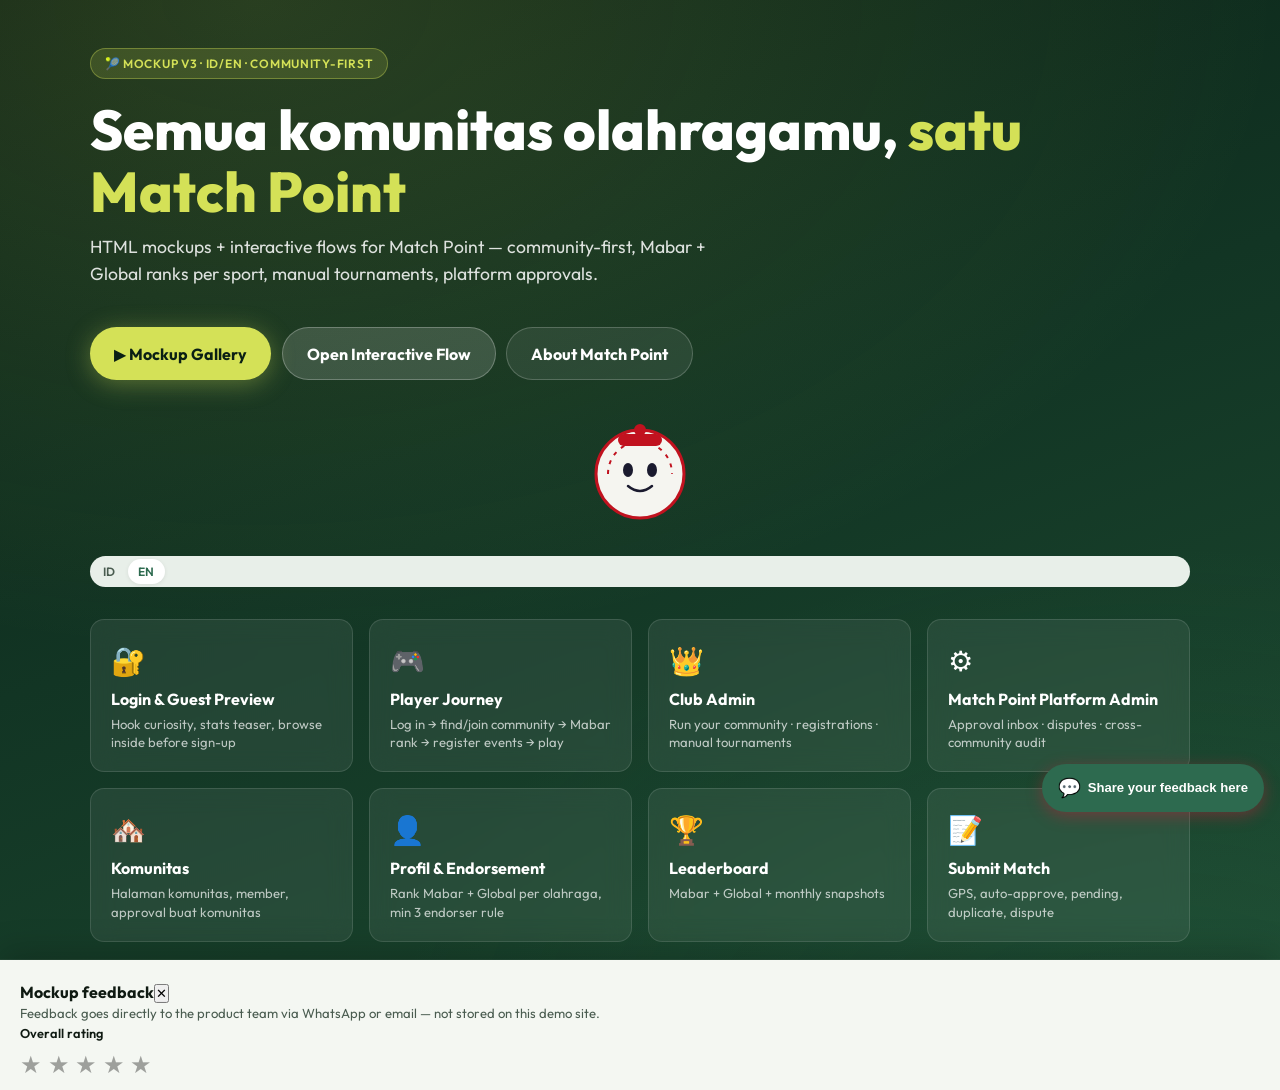
==== commit 2fef08e4: "Add BoC, sparring, fair ratings, product docs, and feedback widget. Ship Battle of Communities and C" ====
--- a/docs/mockups/index.html
+++ b/docs/mockups/index.html
@@ -32,7 +32,21 @@
             data-i18n="hub.openFlow"
             >Buka Alur Interaktif</a
           >
+          <a
+            href="about.html"
+            class="hub-cta"
+            style="
+              background: rgba(255, 255, 255, 0.08);
+              color: #fff;
+              box-shadow: none;
+              border: 1px solid rgba(255, 255, 255, 0.2);
+            "
+            data-i18n="about.title"
+            >About Match Point</a
+          >
         </div>
+
+        <div data-mascot data-mascot-size="md" data-mascot-mood="idle" style="margin-bottom: 1.5rem"></div>
 
         <div class="lang-toggle" style="margin-bottom: 2rem">
           <button class="lang-btn" data-lang="id">ID</button>
@@ -99,11 +113,15 @@
       </div>
     </div>
     <script src="i18n.js"></script>
+    <script src="mascot.js"></script>
+    <script src="feedback.js"></script>
     <script>
       MP_I18N.apply(MP_I18N.getLang());
       document.querySelectorAll(".lang-btn").forEach((btn) => {
         btn.addEventListener("click", () => MP_I18N.setLang(btn.dataset.lang));
       });
+      MP_Mascot.init();
+      MP_Feedback.init();
     </script>
   </body>
 </html>
--- a/docs/mockups/styles.css
+++ b/docs/mockups/styles.css
@@ -1160,7 +1160,7 @@
 
 .stat-grid {
   display: grid;
-  grid-template-columns: repeat(2, 1fr);
+  grid-template-columns: repeat(2, minmax(0, 1fr));
   gap: 0.65rem;
 }
 
@@ -2001,14 +2001,33 @@
 }
 
 .flow-picker-back {
-  color: rgba(255, 255, 255, 0.6);
+  color: rgba(255, 255, 255, 0.72);
   text-decoration: none;
   font-size: 0.85rem;
-  margin-top: 1rem;
 }
 
 .flow-picker-back:hover {
-  color: var(--ball);
+  color: var(--ball, #d4e157);
+  text-decoration: underline;
+}
+
+.flow-picker-footer {
+  margin-top: 0.5rem;
+  text-align: center;
+}
+
+.flow-picker-lang {
+  margin-bottom: 0.75rem;
+}
+
+.flow-picker-lang .lang-btn {
+  color: rgba(255, 255, 255, 0.85);
+  border-color: rgba(255, 255, 255, 0.25);
+}
+
+.flow-picker-lang .lang-btn.active {
+  background: rgba(255, 255, 255, 0.95);
+  color: var(--court-deep, #1a3d2e);
 }
 
 .flow-complete {
@@ -2288,7 +2307,7 @@
 }
 
 body.mp-device-desktop .stat-grid {
-  grid-template-columns: repeat(4, 1fr);
+  grid-template-columns: repeat(4, minmax(0, 1fr));
 }
 
 body.mp-device-desktop .skill-grid {
@@ -2393,7 +2412,7 @@
 }
 
 body.mp-device-tablet .stat-grid {
-  grid-template-columns: repeat(2, 1fr);
+  grid-template-columns: repeat(2, minmax(0, 1fr));
 }
 
 body.mp-device-tablet .app-nav-desktop {
@@ -2614,9 +2633,491 @@
 }
 
 .action-card-body span {
+  display: block;
   font-size: 0.78rem;
   color: var(--ink-muted);
-  line-height: 1.4;
+  margin-top: 0.15rem;
+}
+
+/* Platform admin — scannable queue lists */
+.platform-inbox-summary {
+  display: flex;
+  flex-wrap: wrap;
+  gap: 0.5rem;
+  margin-bottom: 1.15rem;
+}
+
+.platform-inbox-chip {
+  display: inline-flex;
+  align-items: center;
+  gap: 0.35rem;
+  padding: 0.38rem 0.7rem;
+  border-radius: 999px;
+  font-size: 0.72rem;
+  font-weight: 600;
+  border: 1px solid transparent;
+}
+
+.platform-inbox-chip strong {
+  font-size: 0.82rem;
+  font-weight: 800;
+}
+
+.platform-inbox-chip--pending {
+  background: linear-gradient(135deg, rgba(224, 159, 62, 0.18), rgba(224, 159, 62, 0.08));
+  color: #8a5a00;
+  border-color: rgba(224, 159, 62, 0.35);
+}
+
+.platform-inbox-chip--approved {
+  background: linear-gradient(135deg, rgba(45, 106, 79, 0.14), rgba(45, 106, 79, 0.06));
+  color: #1b4332;
+  border-color: rgba(45, 106, 79, 0.28);
+}
+
+.platform-inbox-chip--rejected {
+  background: linear-gradient(135deg, rgba(193, 18, 31, 0.12), rgba(193, 18, 31, 0.05));
+  color: var(--danger);
+  border-color: rgba(193, 18, 31, 0.22);
+}
+
+.platform-inbox-chip-dot {
+  width: 7px;
+  height: 7px;
+  border-radius: 50%;
+  background: #e09f3e;
+  box-shadow: 0 0 0 3px rgba(224, 159, 62, 0.25);
+  animation: platform-pulse-dot 2s ease infinite;
+}
+
+@keyframes platform-pulse-dot {
+  0%,
+  100% {
+    opacity: 1;
+    transform: scale(1);
+  }
+  50% {
+    opacity: 0.65;
+    transform: scale(0.92);
+  }
+}
+
+.platform-inbox-section + .platform-inbox-section {
+  margin-top: 1.35rem;
+}
+
+.platform-inbox-section-head {
+  display: flex;
+  align-items: center;
+  justify-content: space-between;
+  gap: 0.5rem;
+  margin-bottom: 0.55rem;
+}
+
+.platform-inbox-section-head h3 {
+  margin: 0;
+  font-size: 0.78rem;
+  font-weight: 800;
+  letter-spacing: 0.06em;
+  text-transform: uppercase;
+  color: var(--ink-muted);
+}
+
+.platform-queue {
+  display: flex;
+  flex-direction: column;
+  border: 1px solid var(--surface-2);
+  border-radius: var(--radius);
+  overflow: hidden;
+  background: var(--card);
+}
+
+.platform-queue--pending {
+  border-color: rgba(224, 159, 62, 0.28);
+  box-shadow: 0 2px 12px rgba(224, 159, 62, 0.08);
+}
+
+.platform-queue--resolved {
+  border-color: var(--surface-2);
+  background: var(--surface);
+}
+
+.platform-queue-item {
+  display: flex;
+  align-items: center;
+  justify-content: space-between;
+  gap: 0.75rem;
+  padding: 0.85rem 1rem;
+  border-bottom: 1px solid var(--surface-2);
+  text-align: left;
+  width: 100%;
+  border-left: none;
+  border-right: none;
+  border-top: none;
+  background: var(--card);
+  font-family: inherit;
+  cursor: pointer;
+  transition:
+    background 0.15s,
+    transform 0.15s;
+  position: relative;
+}
+
+.platform-queue-item::before {
+  content: "";
+  position: absolute;
+  left: 0;
+  top: 0;
+  bottom: 0;
+  width: 4px;
+  background: transparent;
+}
+
+.platform-queue-item--pending {
+  background: linear-gradient(90deg, rgba(224, 159, 62, 0.07) 0%, var(--card) 42%);
+}
+
+.platform-queue-item--pending::before {
+  background: linear-gradient(180deg, #f0b429, #e09f3e);
+}
+
+.platform-queue-item--pending:hover {
+  background: linear-gradient(90deg, rgba(224, 159, 62, 0.12) 0%, var(--surface) 48%);
+}
+
+.platform-queue-item--approved {
+  background: var(--card);
+  opacity: 0.92;
+}
+
+.platform-queue-item--approved::before {
+  background: linear-gradient(180deg, #40916c, #2d6a4f);
+}
+
+.platform-queue-item--rejected {
+  background: var(--card);
+  opacity: 0.92;
+}
+
+.platform-queue-item--rejected::before {
+  background: linear-gradient(180deg, #e5383b, #c1121f);
+}
+
+.platform-queue-status {
+  flex-shrink: 0;
+  width: 34px;
+  height: 34px;
+  border-radius: 50%;
+  display: flex;
+  align-items: center;
+  justify-content: center;
+  font-size: 0.95rem;
+  line-height: 1;
+}
+
+.platform-queue-item--pending .platform-queue-status {
+  background: rgba(224, 159, 62, 0.16);
+  border: 1px solid rgba(224, 159, 62, 0.35);
+}
+
+.platform-queue-item--approved .platform-queue-status {
+  background: rgba(45, 106, 79, 0.14);
+  border: 1px solid rgba(45, 106, 79, 0.28);
+  color: #1b4332;
+  font-weight: 800;
+  font-size: 0.85rem;
+}
+
+.platform-queue-item--rejected .platform-queue-status {
+  background: rgba(193, 18, 31, 0.1);
+  border: 1px solid rgba(193, 18, 31, 0.22);
+  color: var(--danger);
+  font-weight: 800;
+  font-size: 0.85rem;
+}
+
+.platform-queue-track {
+  margin: 0.35rem 0 0;
+}
+
+.platform-queue-item:last-child {
+  border-bottom: none;
+}
+
+.platform-queue-item:hover {
+  background: var(--surface);
+}
+
+.platform-queue-item.is-static {
+  cursor: default;
+}
+
+.platform-queue-item.is-static:hover {
+  background: inherit;
+}
+
+.platform-queue-item--pending.is-static:hover {
+  background: linear-gradient(90deg, rgba(224, 159, 62, 0.07) 0%, var(--card) 42%);
+}
+
+.platform-queue-item--approved.is-static:hover,
+.platform-queue-item--rejected.is-static:hover {
+  background: var(--card);
+}
+
+.platform-queue-main {
+  min-width: 0;
+  flex: 1;
+}
+
+.platform-queue-title {
+  font-weight: 700;
+  font-size: 0.9rem;
+  color: var(--ink);
+}
+
+.platform-queue-item--approved .platform-queue-title,
+.platform-queue-item--rejected .platform-queue-title {
+  color: var(--ink-muted);
+}
+
+.platform-queue-meta {
+  font-size: 0.75rem;
+  color: var(--ink-muted);
+  margin-top: 0.2rem;
+  line-height: 1.35;
+}
+
+.platform-queue-aside {
+  flex-shrink: 0;
+  display: flex;
+  flex-direction: column;
+  align-items: flex-end;
+  gap: 0.35rem;
+}
+
+/* Compact + scrollable lists for large admin queues */
+.platform-queue--scroll {
+  max-height: min(52vh, 520px);
+  overflow-y: auto;
+  overscroll-behavior: contain;
+}
+
+.platform-queue-item--compact {
+  padding: 0.62rem 0.85rem;
+  gap: 0.6rem;
+}
+
+.platform-queue-item--compact .platform-queue-status {
+  width: 30px;
+  height: 30px;
+  font-size: 0.82rem;
+}
+
+.platform-queue-item--compact .platform-queue-title {
+  font-size: 0.84rem;
+}
+
+.platform-queue-item--compact .platform-queue-meta {
+  font-size: 0.72rem;
+}
+
+.platform-queue--matches {
+  border-color: rgba(26, 26, 46, 0.12);
+}
+
+.platform-queue-item--dispute::before {
+  background: linear-gradient(180deg, #e5383b, #c1121f);
+}
+
+.platform-queue-item--gps::before {
+  background: linear-gradient(180deg, #f0b429, #e09f3e);
+}
+
+.platform-queue-item--review::before {
+  background: linear-gradient(180deg, #40916c, #2d6a4f);
+}
+
+.platform-match-aside {
+  align-items: flex-end;
+  min-width: 5.5rem;
+}
+
+.platform-match-actions {
+  display: flex;
+  flex-wrap: wrap;
+  gap: 0.25rem;
+  justify-content: flex-end;
+}
+
+.btn-xs {
+  padding: 0.22rem 0.5rem;
+  font-size: 0.68rem;
+  font-weight: 700;
+  border-radius: 6px;
+  line-height: 1.2;
+}
+
+.platform-inbox-summary button.platform-inbox-chip {
+  border: 1px solid transparent;
+  cursor: pointer;
+  font-family: inherit;
+  transition:
+    box-shadow 0.15s,
+    transform 0.12s;
+}
+
+.platform-inbox-chip.is-active {
+  box-shadow: 0 2px 10px rgba(10, 31, 20, 0.1);
+  transform: translateY(-1px);
+}
+
+.platform-inbox-chip--all {
+  background: var(--surface);
+  color: var(--ink-muted);
+  border-color: var(--surface-2);
+}
+
+.platform-list-toolbar {
+  display: flex;
+  flex-direction: column;
+  gap: 0.55rem;
+  margin-bottom: 0.65rem;
+}
+
+.platform-list-search {
+  width: 100%;
+  padding: 0.55rem 0.75rem;
+  font-size: 0.82rem;
+}
+
+.platform-list-filters {
+  display: flex;
+  flex-wrap: wrap;
+  gap: 0.35rem;
+}
+
+.platform-filter-chip {
+  border: 1px solid var(--surface-2);
+  background: var(--card);
+  color: var(--ink-muted);
+  border-radius: 999px;
+  padding: 0.28rem 0.65rem;
+  font-size: 0.72rem;
+  font-weight: 700;
+  font-family: inherit;
+  cursor: pointer;
+  transition:
+    background 0.15s,
+    border-color 0.15s,
+    color 0.15s;
+}
+
+.platform-filter-chip.active {
+  background: rgba(26, 26, 46, 0.08);
+  border-color: rgba(26, 26, 46, 0.22);
+  color: #1a1a2e;
+}
+
+.platform-filter-count {
+  display: inline-flex;
+  min-width: 1.15rem;
+  justify-content: center;
+  padding: 0 0.25rem;
+  border-radius: 999px;
+  background: var(--surface-2);
+  font-size: 0.65rem;
+  margin-left: 0.15rem;
+}
+
+.platform-filter-chip.active .platform-filter-count {
+  background: rgba(26, 26, 46, 0.12);
+}
+
+.platform-list-range {
+  margin: 0 0 0.55rem;
+  font-size: 0.72rem;
+  font-weight: 600;
+  color: var(--ink-muted);
+}
+
+.platform-list-empty {
+  text-align: center;
+  padding: 2rem 1rem;
+  color: var(--ink-muted);
+  font-size: 0.85rem;
+  border: 1px dashed var(--surface-2);
+  border-radius: var(--radius);
+  background: var(--surface);
+}
+
+.platform-pagination {
+  display: flex;
+  align-items: center;
+  justify-content: center;
+  gap: 0.35rem;
+  margin-top: 0.85rem;
+  flex-wrap: wrap;
+}
+
+.platform-page-btn {
+  border: 1px solid var(--surface-2);
+  background: var(--card);
+  color: var(--ink);
+  border-radius: 8px;
+  padding: 0.38rem 0.7rem;
+  font-size: 0.75rem;
+  font-weight: 700;
+  font-family: inherit;
+  cursor: pointer;
+}
+
+.platform-page-btn:disabled {
+  opacity: 0.45;
+  cursor: not-allowed;
+}
+
+.platform-page-nums {
+  display: flex;
+  gap: 0.2rem;
+}
+
+.platform-page-num {
+  width: 30px;
+  height: 30px;
+  border: 1px solid var(--surface-2);
+  background: var(--card);
+  border-radius: 8px;
+  font-size: 0.75rem;
+  font-weight: 700;
+  font-family: inherit;
+  cursor: pointer;
+  color: var(--ink-muted);
+}
+
+.platform-page-num.active {
+  background: #1a1a2e;
+  border-color: #1a1a2e;
+  color: #fff;
+}
+
+.badge-platform {
+  background: rgba(26, 26, 46, 0.12);
+  color: #1a1a2e;
+  font-size: 0.62rem;
+  font-weight: 800;
+  letter-spacing: 0.04em;
+  text-transform: uppercase;
+}
+
+.mp-shell.admin-theme .app-header .icon-btn {
+  border-color: rgba(255, 255, 255, 0.22);
+  background: rgba(255, 255, 255, 0.1);
+  color: #fff;
+}
+
+.mp-shell.admin-theme .app-header .avatar-photo {
+  border-color: rgba(255, 255, 255, 0.55);
 }
 
 .header-back {
@@ -2773,8 +3274,10 @@
 /* Preview tools — hidden by default, corner FAB */
 .flow-preview-fab {
   position: fixed;
-  bottom: 1rem;
-  right: 1rem;
+  top: max(0.65rem, env(safe-area-inset-top, 0px));
+  left: max(0.65rem, env(safe-area-inset-left, 0px));
+  bottom: auto;
+  right: auto;
   z-index: 400;
   width: 40px;
   height: 40px;
@@ -2795,8 +3298,10 @@
 
 .flow-preview-panel {
   position: fixed;
-  bottom: 3.75rem;
-  right: 1rem;
+  top: calc(max(0.65rem, env(safe-area-inset-top, 0px)) + 2.75rem);
+  left: max(0.65rem, env(safe-area-inset-left, 0px));
+  bottom: auto;
+  right: auto;
   z-index: 401;
   width: 220px;
   background: var(--card);
@@ -2972,6 +3477,17 @@
   line-height: 1.45;
 }
 
+.event-card-past {
+  opacity: 0.82;
+  border-style: dashed;
+}
+
+.event-feed {
+  display: flex;
+  flex-direction: column;
+  gap: 0;
+}
+
 .badge-live {
   background: var(--danger);
   color: #fff;
@@ -3204,7 +3720,7 @@
 
 .mp-sport-cards {
   display: grid;
-  grid-template-columns: 1fr 1fr;
+  grid-template-columns: repeat(2, minmax(0, 1fr));
   gap: 0.65rem;
 }
 
@@ -3731,8 +4247,10 @@
 /* Always-visible device preview switcher (Phone · Tablet · Web) */
 .mp-device-bar {
   position: fixed;
-  bottom: 1rem;
-  left: 1rem;
+  top: max(0.65rem, env(safe-area-inset-top, 0px));
+  right: max(0.65rem, env(safe-area-inset-right, 0px));
+  bottom: auto;
+  left: auto;
   z-index: 405;
   display: flex;
   align-items: center;
@@ -3742,6 +4260,7 @@
   border: 1px solid var(--surface-2);
   border-radius: 999px;
   box-shadow: var(--shadow-lg);
+  pointer-events: auto;
 }
 
 .mp-device-bar-label {
@@ -3788,6 +4307,33 @@
 
 body.mp-device-desktop .mp-device-bar-label::after {
   content: " · Web";
+}
+
+/* Web/desktop is full-bleed — profile + header actions sit top-right; keep switcher left */
+body.mp-device-desktop .mp-device-bar {
+  top: max(0.65rem, env(safe-area-inset-top, 0px));
+  left: calc(max(0.65rem, env(safe-area-inset-left, 0px)) + 2.75rem);
+  right: auto;
+}
+
+/* On narrow viewports, keep the switcher compact at the top so bottom nav stays tappable */
+@media (max-width: 639px) {
+  .mp-device-bar {
+    top: max(0.5rem, env(safe-area-inset-top, 0px));
+    right: max(0.5rem, env(safe-area-inset-right, 0px));
+    padding: 0.3rem 0.4rem;
+    gap: 0;
+  }
+
+  .mp-device-bar-label {
+    display: none;
+  }
+
+  .device-toggle-compact .device-btn {
+    width: 32px;
+    height: 28px;
+    font-size: 0.88rem;
+  }
 }
 
 /* ============================================================
@@ -3869,7 +4415,7 @@
 /* Community stats strip (member home + community page) */
 .community-stats {
   display: grid;
-  grid-template-columns: repeat(4, 1fr);
+  grid-template-columns: repeat(4, minmax(0, 1fr));
   gap: 0.5rem;
   margin: 0.75rem 0;
 }
@@ -3879,7 +4425,8 @@
 }
 
 body.mp-device-mobile .community-stats {
-  grid-template-columns: repeat(2, 1fr);
+  grid-template-columns: repeat(2, minmax(0, 1fr));
+  width: 100%;
 }
 
 /* Dual-rank chips: Mabar primary + Global secondary */
@@ -4077,11 +4624,16 @@
 }
 
 .mp-sport-cards-3 {
-  grid-template-columns: repeat(3, 1fr);
+  grid-template-columns: repeat(3, minmax(0, 1fr));
 }
 
 body.mp-device-mobile .mp-sport-cards-3 {
-  grid-template-columns: 1fr 1fr;
+  grid-template-columns: repeat(2, minmax(0, 1fr));
+  width: 100%;
+}
+
+body.mp-device-mobile .mp-sport-cards-3 .mp-sport-card:last-child:nth-child(3) {
+  grid-column: 1 / -1;
 }
 
 button.rank-chip {
@@ -4299,15 +4851,131 @@
   display: flex;
   flex-direction: column;
   height: min(78vh, 760px);
+  overflow-x: hidden;
   overflow-y: auto;
+  max-width: 100%;
+  --app-gutter: 1rem;
 }
 
 body.mp-device-mobile .flow-frame .app > .app-body {
   flex: 1 0 auto;
+  min-width: 0;
+  max-width: 100%;
+  padding-left: max(var(--app-gutter), env(safe-area-inset-left, 0px));
+  padding-right: max(var(--app-gutter), env(safe-area-inset-right, 0px));
+  overflow-x: hidden;
+}
+
+body.mp-device-mobile .flow-frame .app > .app-header {
+  padding-left: max(var(--app-gutter), env(safe-area-inset-left, 0px));
+  padding-right: max(var(--app-gutter), env(safe-area-inset-right, 0px));
+  gap: 0.5rem;
+  min-width: 0;
+}
+
+body.mp-device-mobile .flow-frame .app-header .app-logo,
+body.mp-device-mobile .flow-frame .app-header .app-header-left {
+  min-width: 0;
+  flex: 1 1 auto;
+}
+
+body.mp-device-mobile .flow-frame .app-header-actions {
+  flex-shrink: 0;
+  gap: 0.35rem;
 }
 
 body.mp-device-mobile .flow-frame .bottom-nav {
   margin-top: auto;
+  padding-left: max(var(--app-gutter), env(safe-area-inset-left, 0px));
+  padding-right: max(var(--app-gutter), env(safe-area-inset-right, 0px));
+}
+
+body.mp-device-mobile .sport-orb {
+  width: 36px;
+  height: 36px;
+  font-size: 1.1rem;
+}
+
+body.mp-device-mobile .mp-hero,
+body.mp-device-mobile .mp-home-grid,
+body.mp-device-mobile .mp-home-main,
+body.mp-device-mobile .mp-duo-col {
+  min-width: 0;
+  max-width: 100%;
+}
+
+body.mp-device-mobile .mp-sport-cards {
+  grid-template-columns: repeat(2, minmax(0, 1fr));
+  width: 100%;
+}
+
+body.mp-device-mobile .stat-grid {
+  grid-template-columns: repeat(2, minmax(0, 1fr));
+  width: 100%;
+}
+
+body.mp-device-mobile .mp-section-head {
+  gap: 0.5rem;
+  min-width: 0;
+}
+
+body.mp-device-mobile .mp-section-head h2 {
+  min-width: 0;
+}
+
+body.mp-device-mobile .mp-play-btn,
+body.mp-device-mobile .btn-block {
+  max-width: 100%;
+  box-sizing: border-box;
+}
+
+body.mp-device-mobile .community-stats .stat-box,
+body.mp-device-mobile .stat-grid .stat-box {
+  min-width: 0;
+  overflow: hidden;
+}
+
+/* Tablet: same symmetric gutters inside the device frame */
+body.mp-device-tablet .flow-frame .app {
+  --app-gutter: 1rem;
+  max-width: 100%;
+  overflow-x: hidden;
+}
+
+body.mp-device-tablet .flow-frame .app > .app-body {
+  padding-left: max(var(--app-gutter), env(safe-area-inset-left, 0px));
+  padding-right: max(var(--app-gutter), env(safe-area-inset-right, 0px));
+  min-width: 0;
+  max-width: 100%;
+  overflow-x: hidden;
+}
+
+body.mp-device-tablet .flow-frame .app > .app-header {
+  padding-left: max(var(--app-gutter), env(safe-area-inset-left, 0px));
+  padding-right: max(var(--app-gutter), env(safe-area-inset-right, 0px));
+  gap: 0.5rem;
+  min-width: 0;
+}
+
+body.mp-device-tablet .flow-frame .app-header .app-logo,
+body.mp-device-tablet .flow-frame .app-header .app-header-left {
+  min-width: 0;
+  flex: 1 1 auto;
+}
+
+body.mp-device-tablet .community-stats {
+  grid-template-columns: repeat(2, minmax(0, 1fr));
+  width: 100%;
+}
+
+body.mp-device-tablet .mp-sport-cards,
+body.mp-device-tablet .mp-sport-cards-3 {
+  grid-template-columns: repeat(2, minmax(0, 1fr));
+  width: 100%;
+}
+
+body.mp-device-tablet .mp-sport-cards-3 .mp-sport-card:last-child:nth-child(3) {
+  grid-column: 1 / -1;
 }
 
 /* Profile dropdown preference rows (language, theme) */
@@ -4382,3 +5050,1473 @@
 body.mp-dark .sport-orb {
   background: var(--surface-2);
 }
+
+/* Notifications panel */
+.notif-wrap {
+  position: relative;
+  display: inline-flex;
+}
+.notif-panel {
+  position: absolute;
+  top: calc(100% + 0.5rem);
+  right: 0;
+  width: min(320px, 85vw);
+  background: var(--card);
+  border: 1px solid var(--surface-2);
+  border-radius: var(--radius);
+  box-shadow: var(--shadow-lg);
+  z-index: 200;
+  padding: 0.5rem 0;
+}
+.notif-panel-head {
+  padding: 0.5rem 0.85rem;
+  border-bottom: 1px solid var(--surface-2);
+}
+.notif-item {
+  display: flex;
+  gap: 0.65rem;
+  padding: 0.65rem 0.85rem;
+  font-size: 0.82rem;
+  border-bottom: 1px solid var(--surface-2);
+}
+.notif-item:last-child {
+  border-bottom: none;
+}
+.notif-item small {
+  display: block;
+  color: var(--ink-faint);
+  margin-top: 0.15rem;
+}
+
+/* League card on community page */
+.league-card {
+  background: linear-gradient(135deg, rgba(39, 125, 161, 0.08), rgba(45, 106, 79, 0.06));
+  border: 1px solid var(--surface-2);
+  border-radius: var(--radius);
+  padding: 1rem;
+  margin: 0.75rem 0;
+}
+.league-card h3 {
+  font-size: 0.95rem;
+  margin: 0 0 0.5rem;
+}
+.league-next-match {
+  display: flex;
+  justify-content: space-between;
+  align-items: center;
+  gap: 0.5rem;
+  margin-top: 0.5rem;
+  font-size: 0.85rem;
+}
+
+/* Format picker grid */
+.format-grid {
+  display: grid;
+  gap: 0.65rem;
+}
+
+/* Event creation wizard progress */
+.wizard-progress {
+  display: flex;
+  align-items: center;
+  justify-content: center;
+  gap: 0;
+  padding: 0.25rem 0;
+}
+
+.wizard-dot {
+  width: 1.75rem;
+  height: 1.75rem;
+  border-radius: 50%;
+  display: inline-flex;
+  align-items: center;
+  justify-content: center;
+  font-size: 0.75rem;
+  font-weight: 700;
+  background: var(--surface-2, #e8ecef);
+  color: var(--text-muted, #6b7280);
+  border: 2px solid transparent;
+  flex-shrink: 0;
+}
+
+.wizard-dot.current {
+  background: var(--sport-accent, #1a7f4b);
+  color: #fff;
+  border-color: var(--sport-accent, #1a7f4b);
+}
+
+.wizard-dot.done {
+  background: rgba(26, 127, 75, 0.15);
+  color: var(--sport-accent, #1a7f4b);
+  border-color: rgba(26, 127, 75, 0.35);
+}
+
+.wizard-line {
+  flex: 1;
+  max-width: 2.5rem;
+  height: 2px;
+  background: var(--border, #d1d5db);
+  margin: 0 0.15rem;
+}
+
+.wizard-dot.done + .wizard-line,
+.wizard-line + .wizard-dot.done {
+  background: rgba(26, 127, 75, 0.35);
+}
+
+/* Roster search (admin pre-registration) */
+.roster-results-panel {
+  max-height: 12rem;
+  overflow-y: auto;
+  border: 1px solid var(--border, #e5e7eb);
+  border-radius: var(--radius, 0.5rem);
+  padding: 0.35rem;
+  background: var(--surface, #fff);
+}
+
+.roster-search-row {
+  display: flex;
+  align-items: center;
+  gap: 0.5rem;
+  padding: 0.5rem 0.35rem;
+  border-bottom: 1px solid var(--border, #f0f0f0);
+}
+
+.roster-search-row:last-child {
+  border-bottom: none;
+}
+
+.roster-search-info {
+  flex: 1;
+  min-width: 0;
+}
+
+.roster-search-row .match-players {
+  font-weight: 600;
+  font-size: 0.9rem;
+}
+
+.roster-search-row .match-meta {
+  font-size: 0.75rem;
+  color: var(--text-muted, #6b7280);
+}
+
+/* Referee live session — tabbed views + sport-themed panels */
+.referee-live-shell {
+  display: flex;
+  flex-direction: column;
+  min-height: 100%;
+  --referee-accent: #38bdf8;
+  --referee-bg: #0a1628;
+  --referee-panel: #0f1d33;
+  --referee-card: #1e293b;
+  --referee-border: #334155;
+}
+
+.referee-live-shell[data-sport="tennis"] {
+  --referee-accent: #40916c;
+  --referee-bg: #071510;
+  --referee-panel: #0c1f18;
+  --referee-card: #143328;
+  --referee-border: #1f4d3a;
+}
+
+.referee-live-shell[data-sport="padel"] {
+  --referee-accent: #38bdf8;
+  --referee-bg: #0a1628;
+  --referee-panel: #0f1d33;
+  --referee-card: #1e293b;
+  --referee-border: #334155;
+}
+
+.referee-live-shell[data-sport="pickleball"] {
+  --referee-accent: #f87171;
+  --referee-bg: #1a0808;
+  --referee-panel: #2d1212;
+  --referee-card: #3d1818;
+  --referee-border: #5c2424;
+}
+
+.referee-live-shell .app-body,
+.referee-setup-shell .app-body {
+  flex: 1;
+  padding-bottom: 1rem;
+  background: var(--referee-bg);
+  color: #e2e8f0;
+}
+
+.referee-live-body {
+  min-height: 0;
+}
+
+.referee-view[hidden] {
+  display: none !important;
+}
+
+.referee-tab-bar {
+  display: flex;
+  border-top: 1px solid var(--referee-border);
+  background: var(--referee-panel);
+  flex-shrink: 0;
+}
+
+.referee-tab {
+  flex: 1;
+  display: flex;
+  flex-direction: column;
+  align-items: center;
+  justify-content: center;
+  gap: 0.15rem;
+  padding: 0.65rem 0.35rem;
+  border: none;
+  background: transparent;
+  color: #94a3b8;
+  font-size: 0.72rem;
+  font-weight: 700;
+  text-transform: uppercase;
+  letter-spacing: 0.04em;
+  cursor: pointer;
+  border-top: 2px solid transparent;
+  transition: color 0.15s, border-color 0.15s, background 0.15s;
+}
+
+.referee-tab.active {
+  color: var(--referee-accent);
+  border-top-color: var(--referee-accent);
+  background: color-mix(in srgb, var(--referee-accent) 8%, transparent);
+}
+
+.referee-courts-hint,
+.referee-score-flow-hint {
+  line-height: 1.45;
+}
+
+.referee-match-actions {
+  display: flex;
+  gap: 0.5rem;
+  flex-wrap: wrap;
+}
+
+.referee-match-actions .btn {
+  flex: 1 1 auto;
+}
+
+.referee-score-empty {
+  text-align: center;
+  padding: 1.5rem 0.5rem;
+}
+
+.referee-score-empty-icon {
+  font-size: 2rem;
+  margin: 0 0 0.5rem;
+}
+
+.referee-score-empty-title {
+  font-weight: 700;
+  margin: 0 0 0.35rem;
+}
+
+.referee-score-stepper-row {
+  margin-top: 0.85rem;
+}
+
+.referee-score-stepper {
+  display: flex;
+  align-items: center;
+  justify-content: center;
+  gap: 0.75rem;
+  margin-top: 0.35rem;
+}
+
+.referee-stepper-btn {
+  width: 2.75rem;
+  height: 2.75rem;
+  border-radius: 0.5rem;
+  border: 1px solid var(--referee-border);
+  background: var(--referee-card);
+  color: #f1f5f9;
+  font-size: 1.35rem;
+  font-weight: 700;
+  cursor: pointer;
+  line-height: 1;
+}
+
+.referee-stepper-btn:active {
+  border-color: var(--referee-accent);
+  background: color-mix(in srgb, var(--referee-accent) 15%, var(--referee-card));
+}
+
+.referee-stepper-val {
+  min-width: 3rem;
+  text-align: center;
+  font-size: 2rem;
+  font-weight: 800;
+  color: var(--referee-accent);
+}
+
+.referee-stepper-cap {
+  display: block;
+  text-align: center;
+  font-size: 0.72rem;
+  opacity: 0.65;
+  margin-top: 0.25rem;
+}
+
+.referee-score-actions {
+  display: flex;
+  flex-direction: column;
+  gap: 0.5rem;
+  margin-top: 1rem;
+}
+
+.referee-format-chip {
+  text-align: center;
+}
+
+.referee-stepper {
+  display: flex;
+  align-items: center;
+  gap: 0.75rem;
+  padding: 0.5rem 0;
+}
+
+.referee-stepper span {
+  font-weight: 700;
+  min-width: 1.5rem;
+  text-align: center;
+}
+
+.referee-stats-card {
+  padding: 0.85rem 1rem;
+}
+
+.referee-stat-row {
+  display: flex;
+  justify-content: space-between;
+  padding: 0.35rem 0;
+  font-size: 0.9rem;
+}
+
+.referee-subtitle {
+  margin: 0 0 0.75rem;
+}
+
+.referee-table-wrap {
+  overflow-x: auto;
+  border-radius: var(--radius, 0.5rem);
+  border: 1px solid var(--border, #e2e8f0);
+}
+
+.referee-table {
+  width: 100%;
+  border-collapse: collapse;
+  font-size: 0.82rem;
+}
+
+.referee-live-shell .referee-table-wrap {
+  background: var(--referee-panel);
+  border-color: var(--referee-border);
+}
+
+.referee-table th,
+.referee-table td {
+  padding: 0.5rem 0.6rem;
+  text-align: center;
+  border-bottom: 1px solid rgba(255, 255, 255, 0.06);
+}
+
+.referee-live-shell .referee-table th,
+.referee-live-shell .referee-table td {
+  color: #e2e8f0;
+}
+
+.referee-table th:nth-child(2),
+.referee-table td:nth-child(2) {
+  text-align: left;
+}
+
+.referee-table th {
+  font-weight: 600;
+  font-size: 0.75rem;
+  text-transform: uppercase;
+  letter-spacing: 0.03em;
+  opacity: 0.85;
+}
+
+.referee-table .col-pts-plus {
+  background: color-mix(in srgb, var(--referee-accent) 18%, transparent);
+  color: var(--referee-accent);
+  font-weight: 700;
+}
+
+.referee-name {
+  font-weight: 600;
+}
+
+.referee-match-card {
+  background: var(--surface, #fff);
+  border: 2px solid var(--border, #e5e7eb);
+  border-radius: var(--radius, 0.65rem);
+  padding: 0.85rem;
+  margin-bottom: 0.65rem;
+  cursor: pointer;
+  transition: border-color 0.15s, box-shadow 0.15s;
+}
+
+.referee-live-shell .referee-match-card {
+  background: var(--referee-card);
+  border-color: var(--referee-border);
+  color: #f1f5f9;
+}
+
+.referee-match-card.active {
+  border-color: var(--referee-accent);
+  box-shadow: 0 0 0 2px color-mix(in srgb, var(--referee-accent) 30%, transparent);
+}
+
+.referee-match-card.done {
+  opacity: 0.85;
+}
+
+.referee-match-court {
+  font-size: 0.75rem;
+  font-weight: 700;
+  text-transform: uppercase;
+  letter-spacing: 0.05em;
+  color: var(--referee-accent);
+  margin-bottom: 0.5rem;
+}
+
+.referee-match-label {
+  font-size: 0.72rem;
+  opacity: 0.75;
+  margin-bottom: 0.25rem;
+}
+
+.referee-match-teams {
+  display: grid;
+  grid-template-columns: 1fr auto 1fr;
+  gap: 0.5rem;
+  align-items: center;
+  margin-bottom: 0.5rem;
+}
+
+.referee-team {
+  font-weight: 600;
+  font-size: 0.9rem;
+  line-height: 1.35;
+}
+
+.referee-vs {
+  font-size: 0.75rem;
+  opacity: 0.6;
+}
+
+.referee-match-scoreline {
+  font-size: 1.25rem;
+  font-weight: 800;
+  margin-bottom: 0.5rem;
+  color: var(--referee-accent);
+}
+
+.referee-picker-panel {
+  background: var(--surface-2, #f8fafc);
+  border-radius: var(--radius, 0.65rem);
+  padding: 0.85rem;
+  margin-top: 0;
+}
+
+.referee-live-shell .referee-picker-panel {
+  background: var(--referee-panel);
+  border: 1px solid var(--referee-border);
+}
+
+.referee-picker-head {
+  display: flex;
+  align-items: center;
+  justify-content: center;
+  gap: 0.5rem;
+  flex-wrap: wrap;
+  margin-bottom: 0.35rem;
+  font-size: 0.9rem;
+}
+
+.referee-picker-section {
+  margin-top: 0.65rem;
+}
+
+.referee-picker-label {
+  display: block;
+  font-size: 0.75rem;
+  font-weight: 600;
+  margin-bottom: 0.35rem;
+  opacity: 0.85;
+}
+
+.referee-score-grid {
+  display: flex;
+  flex-wrap: wrap;
+  gap: 0.35rem;
+}
+
+.referee-score-btn {
+  min-width: 2.25rem;
+  height: 2.25rem;
+  border-radius: 0.4rem;
+  border: 1px solid var(--border, #cbd5e1);
+  background: var(--surface, #fff);
+  font-weight: 700;
+  font-size: 0.85rem;
+  cursor: pointer;
+  transition: background 0.12s, border-color 0.12s;
+}
+
+.referee-live-shell .referee-score-btn {
+  background: #334155;
+  border-color: #475569;
+  color: #f1f5f9;
+}
+
+.referee-score-btn.selected {
+  background: var(--referee-accent);
+  border-color: var(--referee-accent);
+  color: #0f172a;
+}
+
+.referee-score-btn:hover {
+  border-color: var(--referee-accent);
+}
+
+/* Fullscreen referee counter */
+body.referee-fs-active {
+  overflow: hidden;
+}
+
+/* Hide all flow chrome during fullscreen score counter */
+body.referee-fs-active .flow-preview-fab,
+body.referee-fs-active .flow-nav-bar,
+body.referee-fs-active .guest-banner,
+body.referee-fs-active .flow-step.active .app-header,
+body.referee-fs-active .flow-step.active .mp-topnav,
+body.referee-fs-active .flow-step.active .bottom-nav,
+body.referee-fs-active .flow-step.active .referee-tab-bar {
+  display: none !important;
+}
+
+/* Chrome levels — slim / immersive (no section nav) */
+.chrome-slim .mp-topnav,
+.chrome-slim .bottom-nav,
+.chrome-immersive .mp-topnav,
+.chrome-immersive .bottom-nav {
+  display: none !important;
+}
+
+.app-header-actions-slim {
+  margin-left: auto;
+  flex-shrink: 0;
+}
+
+.referee-live-shell .app-header,
+.chrome-immersive .app-header {
+  display: flex;
+  align-items: center;
+  gap: 0.5rem;
+  flex-wrap: wrap;
+}
+
+.referee-live-shell .app-header .badge,
+.chrome-immersive .app-header .badge {
+  margin-left: auto;
+}
+
+.referee-live-shell .app-header-actions-slim,
+.chrome-immersive .app-header-actions-slim {
+  margin-left: 0;
+}
+
+body.mp-chrome-immersive .flow-body,
+body.mp-chrome-slim .flow-body {
+  padding-bottom: 1rem;
+}
+
+body.mp-chrome-immersive .referee-live-shell,
+body.mp-chrome-immersive .chrome-immersive {
+  min-height: 100%;
+}
+
+.referee-fullscreen {
+  position: fixed;
+  inset: 0;
+  z-index: 99999;
+  background: #020617;
+  color: #f8fafc;
+}
+
+.referee-fullscreen[hidden] {
+  display: none !important;
+}
+
+.referee-fs-inner[data-sport="tennis"] {
+  --referee-accent: #40916c;
+}
+
+.referee-fs-inner[data-sport="padel"] {
+  --referee-accent: #38bdf8;
+}
+
+.referee-fs-inner[data-sport="pickleball"] {
+  --referee-accent: #f87171;
+}
+
+.referee-fs-inner {
+  height: 100%;
+  display: flex;
+  flex-direction: column;
+  padding: 1rem;
+  padding-top: max(1rem, env(safe-area-inset-top));
+}
+
+.referee-fs-close {
+  position: absolute;
+  top: 1rem;
+  right: 1rem;
+  width: 2.5rem;
+  height: 2.5rem;
+  border-radius: 50%;
+  border: 1px solid #475569;
+  background: #1e293b;
+  color: #fff;
+  font-size: 1.1rem;
+  cursor: pointer;
+  z-index: 2;
+}
+
+.referee-fs-court {
+  text-align: center;
+  font-size: 0.85rem;
+  color: var(--referee-accent, #38bdf8);
+  font-weight: 600;
+  margin-bottom: 0.5rem;
+}
+
+.referee-fs-board {
+  flex: 1;
+  display: grid;
+  grid-template-columns: 1fr auto 1fr;
+  gap: 0.5rem;
+  align-items: stretch;
+  min-height: 0;
+}
+
+.referee-fs-side {
+  display: flex;
+  flex-direction: column;
+  align-items: center;
+  justify-content: center;
+  border: 2px solid #334155;
+  border-radius: 1rem;
+  background: #0f172a;
+  padding: 1rem;
+  cursor: pointer;
+  color: inherit;
+  font: inherit;
+}
+
+.referee-fs-side:active {
+  background: #1e293b;
+  border-color: var(--referee-accent, #38bdf8);
+}
+
+.referee-fs-names {
+  font-size: clamp(0.9rem, 3vw, 1.25rem);
+  font-weight: 600;
+  text-align: center;
+  margin-bottom: 0.75rem;
+  line-height: 1.3;
+}
+
+.referee-fs-score {
+  font-size: clamp(4rem, 18vw, 8rem);
+  font-weight: 800;
+  line-height: 1;
+  color: var(--referee-accent, #38bdf8);
+}
+
+.referee-fs-bump {
+  margin-top: 0.75rem;
+  font-size: 0.85rem;
+  opacity: 0.7;
+}
+
+.referee-fs-mid {
+  display: flex;
+  flex-direction: column;
+  align-items: center;
+  justify-content: center;
+  gap: 0.25rem;
+}
+
+.referee-fs-vs {
+  font-size: 1.25rem;
+  opacity: 0.5;
+}
+
+.referee-fs-target {
+  font-size: 0.9rem;
+  color: #94a3b8;
+}
+
+.referee-fs-quick {
+  display: flex;
+  flex-wrap: wrap;
+  gap: 0.5rem;
+  justify-content: center;
+  padding: 1rem 0;
+}
+
+.referee-fs-quick-btn {
+  padding: 0.65rem 1rem;
+  border-radius: 0.5rem;
+  border: 1px solid #475569;
+  background: #1e293b;
+  color: #f1f5f9;
+  font-weight: 700;
+  cursor: pointer;
+}
+
+.referee-fs-quick-btn.referee-fs-confirm {
+  background: var(--referee-accent, #38bdf8);
+  color: #0f172a;
+  border-color: var(--referee-accent, #38bdf8);
+  flex: 1 1 100%;
+  max-width: 100%;
+  padding: 0.85rem;
+  font-size: 1rem;
+}
+
+/* Gallery disclaimer */
+.gallery-disclaimer {
+  background: rgba(224, 159, 62, 0.15);
+  border: 1px solid rgba(224, 159, 62, 0.35);
+  border-radius: var(--radius);
+  padding: 0.75rem 1rem;
+  margin: 0 0 1rem;
+  font-size: 0.85rem;
+}
+
+/* ── Platform analytics dashboard ── */
+.pa-toolbar {
+  display: flex;
+  flex-wrap: wrap;
+  align-items: center;
+  justify-content: space-between;
+  gap: 0.75rem;
+  margin-bottom: 1rem;
+}
+.pa-period {
+  display: flex;
+  gap: 0.35rem;
+  flex-wrap: wrap;
+}
+.pa-kpi-grid {
+  display: grid;
+  grid-template-columns: repeat(3, minmax(0, 1fr));
+  gap: 0.65rem;
+  margin-bottom: 1.25rem;
+}
+.pa-kpi .pa-kpi-delta {
+  font-size: 0.68rem;
+  color: var(--success);
+  margin-top: 0.2rem;
+  font-weight: 600;
+}
+.pa-section-label {
+  font-size: 0.72rem;
+  font-weight: 800;
+  text-transform: uppercase;
+  letter-spacing: 0.06em;
+  color: var(--ink-muted);
+  margin: 1.25rem 0 0.5rem;
+}
+.pa-grid-2 {
+  display: grid;
+  grid-template-columns: repeat(2, minmax(0, 1fr));
+  gap: 0.75rem;
+  margin-bottom: 0.5rem;
+}
+.pa-chart-card {
+  padding: 1rem;
+  margin-bottom: 0;
+}
+.pa-chart-title {
+  font-size: 0.88rem;
+  font-weight: 700;
+  margin: 0 0 0.75rem;
+}
+.pa-bars {
+  display: flex;
+  align-items: flex-end;
+  gap: 4px;
+  height: 110px;
+  padding-top: 0.25rem;
+}
+.pa-bar-col {
+  flex: 1;
+  display: flex;
+  align-items: flex-end;
+  height: 100%;
+}
+.pa-bar-fill {
+  width: 100%;
+  background: linear-gradient(180deg, var(--accent), rgba(193, 18, 31, 0.45));
+  border-radius: 3px 3px 0 0;
+  min-height: 4px;
+}
+.pa-donut-wrap {
+  display: flex;
+  align-items: center;
+  gap: 1rem;
+  flex-wrap: wrap;
+}
+.pa-donut {
+  width: 96px;
+  height: 96px;
+  border-radius: 50%;
+  flex-shrink: 0;
+  position: relative;
+}
+.pa-donut::after {
+  content: "";
+  position: absolute;
+  inset: 22%;
+  background: var(--surface);
+  border-radius: 50%;
+}
+.pa-legend {
+  flex: 1;
+  min-width: 120px;
+}
+.pa-legend-item {
+  display: flex;
+  align-items: center;
+  gap: 0.4rem;
+  font-size: 0.78rem;
+  margin-bottom: 0.35rem;
+}
+.pa-legend-item strong {
+  margin-left: auto;
+}
+.pa-legend-dot {
+  width: 8px;
+  height: 8px;
+  border-radius: 50%;
+  flex-shrink: 0;
+}
+.pa-hbars {
+  display: flex;
+  flex-direction: column;
+  gap: 0.5rem;
+}
+.pa-hbar-row {
+  display: grid;
+  grid-template-columns: 5.5rem 1fr 2.5rem;
+  align-items: center;
+  gap: 0.5rem;
+  font-size: 0.78rem;
+}
+.pa-hbar-label {
+  color: var(--ink-muted);
+}
+.pa-hbar-track {
+  height: 8px;
+  background: var(--surface-2, rgba(0, 0, 0, 0.06));
+  border-radius: 4px;
+  overflow: hidden;
+}
+.pa-hbar-fill {
+  height: 100%;
+  background: var(--accent);
+  border-radius: 4px;
+}
+.pa-hbar-val {
+  text-align: right;
+  font-weight: 700;
+  font-variant-numeric: tabular-nums;
+}
+.pa-funnel {
+  display: flex;
+  gap: 3px;
+  align-items: stretch;
+  min-height: 72px;
+}
+.pa-funnel-step {
+  background: linear-gradient(180deg, rgba(193, 18, 31, 0.15), rgba(193, 18, 31, 0.05));
+  border: 1px solid rgba(193, 18, 31, 0.12);
+  border-radius: var(--radius-sm);
+  padding: 0.5rem 0.35rem;
+  text-align: center;
+  min-width: 3rem;
+  display: flex;
+  flex-direction: column;
+  justify-content: center;
+}
+.pa-funnel-n {
+  font-weight: 800;
+  font-size: 0.95rem;
+  color: var(--accent);
+}
+.pa-funnel-lbl {
+  font-size: 0.62rem;
+  color: var(--ink-muted);
+  margin-top: 0.15rem;
+  line-height: 1.2;
+}
+.pa-rank-stats {
+  display: grid;
+  grid-template-columns: repeat(3, 1fr);
+  gap: 0.5rem;
+}
+.pa-rank-stat {
+  text-align: center;
+  padding: 0.65rem 0.35rem;
+  border-radius: var(--radius-sm);
+  background: var(--surface-2, rgba(0, 0, 0, 0.04));
+  font-size: 0.72rem;
+  color: var(--ink-muted);
+}
+.pa-rank-n {
+  display: block;
+  font-size: 1.1rem;
+  font-weight: 800;
+  margin-bottom: 0.15rem;
+}
+.pa-rank-stat.up .pa-rank-n { color: var(--success); }
+.pa-rank-stat.down .pa-rank-n { color: var(--danger); }
+.pa-rank-stat.prov .pa-rank-n { color: var(--warning); }
+.pa-activity-card {
+  padding: 0;
+  overflow: hidden;
+  margin-bottom: 1rem;
+}
+.pa-table {
+  width: 100%;
+  border-collapse: collapse;
+  font-size: 0.8rem;
+}
+.pa-table th {
+  text-align: left;
+  padding: 0.6rem 0.85rem;
+  background: var(--surface-2, rgba(0, 0, 0, 0.04));
+  font-size: 0.7rem;
+  text-transform: uppercase;
+  letter-spacing: 0.04em;
+  color: var(--ink-muted);
+}
+.pa-table td {
+  padding: 0.55rem 0.85rem;
+  border-top: 1px solid var(--border, rgba(0, 0, 0, 0.08));
+}
+.pa-time {
+  white-space: nowrap;
+  color: var(--ink-muted);
+  width: 4.5rem;
+}
+.pa-act-icon {
+  margin-right: 0.25rem;
+}
+.pa-perm-list {
+  list-style: none;
+  padding: 0;
+  margin: 0;
+  font-size: 0.82rem;
+}
+.pa-perm-list li {
+  padding: 0.45rem 0.65rem;
+  background: var(--surface);
+  border-radius: var(--radius-sm);
+  margin-bottom: 0.35rem;
+  border-left: 3px solid var(--accent);
+}
+
+body.mp-device-mobile .pa-kpi-grid {
+  grid-template-columns: repeat(2, 1fr);
+}
+body.mp-device-mobile .pa-grid-2 {
+  grid-template-columns: 1fr;
+}
+body.mp-device-mobile .pa-rank-stats {
+  grid-template-columns: 1fr;
+}
+body.mp-device-mobile .pa-hbar-row {
+  grid-template-columns: 4.5rem 1fr 2rem;
+  font-size: 0.72rem;
+}
+
+/* —— Battle of Communities, Sparring, badges, feedback, mascot —— */
+.badge-boc {
+  background: linear-gradient(135deg, #c41e3a, #8b0000);
+  color: #fff;
+  font-weight: 700;
+}
+.badge-boc-champion {
+  background: linear-gradient(135deg, #d4af37, #b8860b);
+  color: #1a1a1a;
+  font-weight: 800;
+}
+.badge-sparring {
+  background: rgba(196, 30, 58, 0.12);
+  color: var(--accent, #c41e3a);
+  border: 1px solid rgba(196, 30, 58, 0.35);
+}
+.badge-sparring-ranked {
+  background: var(--accent, #c41e3a);
+  color: #fff;
+  font-weight: 700;
+}
+.badge-sparring-victor {
+  background: linear-gradient(90deg, #c41e3a, #e85d75);
+  color: #fff;
+  font-weight: 700;
+}
+.badge-group {
+  background: var(--surface-2, rgba(0, 0, 0, 0.06));
+  color: var(--ink);
+  font-weight: 600;
+}
+.badge-top10,
+.lb-top10 {
+  position: relative;
+}
+.lb-top10 {
+  background: linear-gradient(90deg, rgba(212, 175, 55, 0.12), transparent);
+  border-left: 3px solid #d4af37;
+}
+.lb-top10::before {
+  content: "";
+  position: absolute;
+  inset: 0;
+  pointer-events: none;
+  box-shadow: inset 0 0 0 1px rgba(212, 175, 55, 0.25);
+  border-radius: inherit;
+}
+.crest-mp-ring {
+  box-shadow: 0 0 0 3px var(--accent, #c41e3a), 0 0 0 5px rgba(196, 30, 58, 0.25);
+  border-radius: 50%;
+}
+
+.mp-boc-scoreboard {
+  display: grid;
+  grid-template-columns: 1fr auto 1fr;
+  gap: 0.75rem;
+  align-items: center;
+  padding: 1rem;
+  border-radius: var(--radius);
+  background: var(--surface);
+  border: 1px solid var(--border, rgba(0, 0, 0, 0.08));
+}
+.mp-boc-side {
+  display: flex;
+  flex-direction: column;
+  gap: 0.35rem;
+  align-items: flex-start;
+}
+.mp-boc-side:last-child {
+  align-items: flex-end;
+  text-align: right;
+}
+.mp-boc-mid {
+  font-size: 1.5rem;
+  font-weight: 800;
+  text-align: center;
+}
+
+.mp-feedback-fab {
+  position: fixed;
+  bottom: 5.5rem;
+  right: 1rem;
+  z-index: 9000;
+  width: auto;
+  max-width: min(18rem, calc(100vw - 2rem));
+  height: auto;
+  min-height: 3rem;
+  padding: 0.55rem 1rem;
+  border-radius: 999px;
+  border: none;
+  background: var(--accent, #c41e3a);
+  color: #fff;
+  font-size: 0.82rem;
+  font-weight: 700;
+  cursor: pointer;
+  box-shadow: 0 4px 16px rgba(196, 30, 58, 0.45);
+  transition: transform 0.15s ease;
+  display: inline-flex;
+  align-items: center;
+  gap: 0.45rem;
+  line-height: 1.2;
+}
+.mp-feedback-fab-icon {
+  font-size: 1.15rem;
+  flex-shrink: 0;
+}
+.mp-feedback-fab-label {
+  text-align: left;
+}
+.mp-feedback-fab:hover {
+  transform: scale(1.06);
+}
+.mp-feedback-panel {
+  position: fixed;
+  bottom: 0;
+  left: 0;
+  right: 0;
+  z-index: 9001;
+  max-height: 85vh;
+  overflow-y: auto;
+  padding: 1.25rem;
+  background: var(--surface);
+  border-radius: var(--radius-lg) var(--radius-lg) 0 0;
+  box-shadow: 0 -8px 32px rgba(0, 0, 0, 0.2);
+  transform: translateY(110%);
+  transition: transform 0.25s ease;
+}
+.mp-feedback-panel.open {
+  transform: translateY(0);
+}
+.mp-feedback-overlay {
+  position: fixed;
+  inset: 0;
+  z-index: 9000;
+  background: rgba(0, 0, 0, 0.4);
+  opacity: 0;
+  pointer-events: none;
+  transition: opacity 0.2s;
+}
+.mp-feedback-overlay.open {
+  opacity: 1;
+  pointer-events: auto;
+}
+.mp-feedback-stars {
+  display: flex;
+  gap: 0.35rem;
+  margin: 0.5rem 0 1rem;
+}
+.mp-feedback-stars button {
+  background: none;
+  border: none;
+  font-size: 1.5rem;
+  cursor: pointer;
+  opacity: 0.35;
+  padding: 0;
+}
+.mp-feedback-stars button.active {
+  opacity: 1;
+}
+
+.mp-mascot {
+  display: flex;
+  flex-direction: column;
+  align-items: center;
+  gap: 0.5rem;
+}
+.mp-mascot-img {
+  display: block;
+  animation: mp-mascot-bob 2.5s ease-in-out infinite;
+}
+.mp-mascot-celebrate .mp-mascot-img {
+  animation: mp-mascot-celebrate 0.6s ease-in-out infinite alternate;
+}
+.mp-mascot-lg .mp-mascot-img {
+  width: 140px;
+  height: 140px;
+}
+.mp-mascot-speech {
+  font-size: 0.85rem;
+  padding: 0.5rem 0.75rem;
+  border-radius: var(--radius);
+  background: var(--surface-2, rgba(0, 0, 0, 0.05));
+  max-width: 200px;
+  text-align: center;
+}
+@keyframes mp-mascot-bob {
+  0%, 100% { transform: translateY(0); }
+  50% { transform: translateY(-6px); }
+}
+@keyframes mp-mascot-celebrate {
+  from { transform: scale(1) rotate(-3deg); }
+  to { transform: scale(1.05) rotate(3deg); }
+}
+
+.about-page {
+  background: var(--bg, #f5f5f7);
+  min-height: 100vh;
+}
+
+/* —— Product docs layout —— */
+.docs-shell {
+  display: grid;
+  grid-template-columns: 240px 1fr;
+  gap: 0;
+  min-height: 100vh;
+  max-width: 1100px;
+  margin: 0 auto;
+}
+.docs-sidebar {
+  position: sticky;
+  top: 0;
+  align-self: start;
+  height: 100vh;
+  overflow-y: auto;
+  padding: 1.5rem 1rem 2rem;
+  border-right: 1px solid var(--border, rgba(0, 0, 0, 0.08));
+  background: var(--surface, #fff);
+}
+.docs-sidebar-brand {
+  display: block;
+  font-weight: 700;
+  color: var(--accent, #c41e3a);
+  text-decoration: none;
+  margin-bottom: 0.75rem;
+  font-size: 0.9rem;
+}
+.docs-sidebar-meta {
+  display: flex;
+  flex-direction: column;
+  gap: 0.25rem;
+  margin-bottom: 1.25rem;
+  font-size: 0.75rem;
+  color: var(--ink-muted);
+}
+.docs-version-pill {
+  display: inline-block;
+  width: fit-content;
+  padding: 0.2rem 0.55rem;
+  border-radius: 999px;
+  background: var(--court-deep, #1a3d2e);
+  color: #fff;
+  font-weight: 700;
+  font-size: 0.72rem;
+}
+.docs-toc {
+  display: flex;
+  flex-direction: column;
+  gap: 0.15rem;
+  margin-bottom: 1.5rem;
+}
+.docs-toc-label {
+  font-size: 0.7rem;
+  text-transform: uppercase;
+  letter-spacing: 0.06em;
+  color: var(--ink-muted);
+  margin: 0 0 0.5rem;
+  font-weight: 700;
+}
+.docs-toc a {
+  font-size: 0.82rem;
+  color: var(--ink-muted);
+  text-decoration: none;
+  padding: 0.35rem 0.5rem;
+  border-radius: var(--radius-sm);
+  border-left: 2px solid transparent;
+}
+.docs-toc a:hover {
+  color: var(--accent, #c41e3a);
+  background: rgba(196, 30, 58, 0.06);
+  border-left-color: var(--accent, #c41e3a);
+}
+.docs-lang {
+  margin-top: auto;
+}
+.docs-main {
+  padding: 2rem 2rem 4rem;
+  min-width: 0;
+}
+.docs-hero {
+  text-align: center;
+  margin-bottom: 2rem;
+}
+.docs-hero h1 {
+  font-size: 2rem;
+  font-weight: 800;
+  margin: 0.75rem 0 0.5rem;
+}
+.docs-lead {
+  color: var(--ink-muted);
+  line-height: 1.65;
+  max-width: 560px;
+  margin: 0 auto;
+  font-size: 0.95rem;
+}
+.docs-section {
+  margin-bottom: 1.25rem;
+  padding: 1.35rem 1.5rem;
+  scroll-margin-top: 1rem;
+}
+.docs-section h2 {
+  margin: 0 0 0.85rem;
+  font-size: 1.35rem;
+  font-weight: 800;
+}
+.docs-section h3 {
+  margin: 1rem 0 0.5rem;
+  font-size: 1rem;
+  font-weight: 700;
+}
+.docs-list {
+  margin: 0.5rem 0 0;
+  padding-left: 1.25rem;
+  line-height: 1.65;
+  font-size: 0.9rem;
+}
+.docs-table {
+  margin: 0.75rem 0;
+}
+.docs-changelog {
+  display: flex;
+  flex-direction: column;
+  gap: 1.25rem;
+}
+.docs-release-head {
+  font-size: 0.9rem;
+  margin-bottom: 0.5rem;
+  color: var(--ink);
+}
+.docs-footer {
+  text-align: center;
+  padding: 2rem 0 1rem;
+  font-size: 0.8rem;
+  color: var(--ink-muted);
+}
+
+.app-logo-page-title {
+  font-size: 1.28rem;
+  font-weight: 800;
+  letter-spacing: -0.02em;
+  min-width: 0;
+  white-space: nowrap;
+  overflow: hidden;
+  text-overflow: ellipsis;
+}
+.badge-boc-header {
+  font-size: 0.8rem;
+  padding: 0.35rem 0.7rem;
+  font-weight: 800;
+  flex-shrink: 0;
+}
+
+/* Feature page headers — title + badge grouped left; chrome actions stay right */
+.app-header-feature .app-header-left {
+  flex: 1 1 auto;
+  min-width: 0;
+  gap: 0.65rem;
+}
+.app-header-feature .app-header-actions {
+  flex-shrink: 0;
+  margin-left: 0.75rem;
+}
+
+@media (max-width: 768px) {
+  .docs-shell {
+    grid-template-columns: 1fr;
+  }
+  .docs-sidebar {
+    position: relative;
+    height: auto;
+    border-right: none;
+    border-bottom: 1px solid var(--border, rgba(0, 0, 0, 0.08));
+  }
+  .docs-toc {
+    flex-direction: row;
+    flex-wrap: wrap;
+    gap: 0.35rem;
+  }
+  .docs-toc a {
+    background: var(--surface-2, rgba(0, 0, 0, 0.04));
+    border-left: none;
+  }
+  .docs-main {
+    padding: 1.25rem 1rem 3rem;
+  }
+}
+
+.about-wrap {
+  max-width: 720px;
+  margin: 0 auto;
+  padding: 2rem 1.25rem 4rem;
+}
+.about-hero {
+  text-align: center;
+  margin-bottom: 2rem;
+}
+.about-back {
+  display: inline-block;
+  margin-bottom: 1rem;
+  color: var(--accent, #c41e3a);
+  text-decoration: none;
+  font-weight: 600;
+}
+.about-lead {
+  color: var(--ink-muted);
+  line-height: 1.6;
+  margin: 1rem 0;
+}
+.about-section {
+  margin-bottom: 1.25rem;
+  padding: 1.25rem;
+}
+.about-section h2 {
+  margin: 0 0 0.75rem;
+  font-size: 1.15rem;
+}
+.about-section h3 {
+  margin: 1rem 0 0.5rem;
+  font-size: 1rem;
+}
+.about-list {
+  margin: 0.5rem 0 0;
+  padding-left: 1.25rem;
+  line-height: 1.65;
+  font-size: 0.9rem;
+}
+.about-table {
+  margin: 0.75rem 0;
+}
+.about-badge-grid {
+  display: flex;
+  flex-wrap: wrap;
+  gap: 0.5rem;
+  margin: 0.75rem 0;
+}
+.about-footer {
+  display: flex;
+  flex-wrap: wrap;
+  gap: 0.75rem;
+  justify-content: center;
+  margin-top: 2rem;
+}
+
+.mp-event-boc,
+.mp-event-sparring {
+  text-align: left;
+  width: 100%;
+  cursor: pointer;
+  display: flex;
+  justify-content: space-between;
+  align-items: center;
+}
+
+.about-inline-link {
+  color: var(--accent, #c41e3a);
+  font-weight: 600;
+  text-decoration: none;
+}
+.about-inline-link:hover {
+  text-decoration: underline;
+}
+.mp-help-card {
+  padding: 1rem;
+  background: var(--surface-2, rgba(0, 0, 0, 0.03));
+}
+a.profile-menu-item {
+  text-decoration: none;
+  color: inherit;
+}
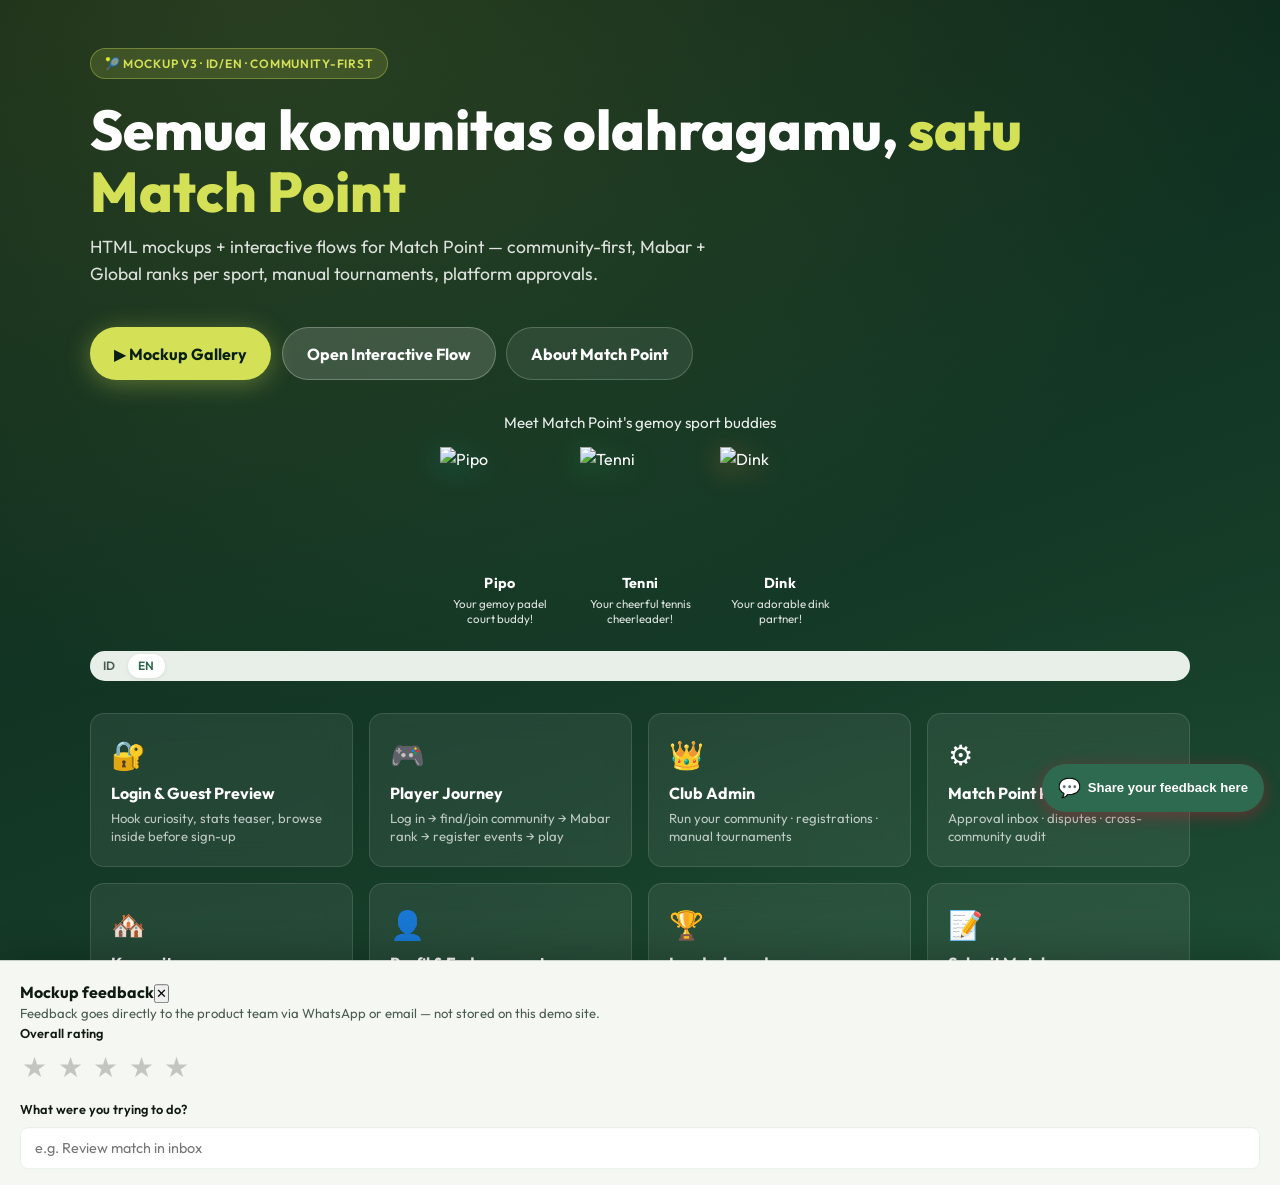
==== commit 61c0c62a: "Add per-sport gemoy mascots (Pipo, Tenni, Dink) on hub and docs. Each sport gets its own friendly ma" ====
--- a/docs/mockups/index.html
+++ b/docs/mockups/index.html
@@ -46,7 +46,10 @@
           >
         </div>
 
-        <div data-mascot data-mascot-size="md" data-mascot-mood="idle" style="margin-bottom: 1.5rem"></div>
+        <p class="mp-mascot-trio-lead" data-i18n="mascot.trio.lead" style="margin-bottom: 0.75rem; opacity: 0.9; font-size: 0.95rem">
+          Meet Match Point's gemoy sport buddies
+        </p>
+        <div data-mascot-trio data-mascot-size="md" data-mascot-mood="idle" style="margin-bottom: 1.5rem"></div>
 
         <div class="lang-toggle" style="margin-bottom: 2rem">
           <button class="lang-btn" data-lang="id">ID</button>
--- a/docs/mockups/styles.css
+++ b/docs/mockups/styles.css
@@ -2573,6 +2573,7 @@
 .flow-toast.show {
   transform: translateX(-50%) translateY(0);
   opacity: 1;
+  z-index: 9100;
 }
 
 .action-card {
@@ -6182,6 +6183,35 @@
 .mp-feedback-panel.open {
   transform: translateY(0);
 }
+.mp-feedback-error {
+  color: var(--danger, #c41e3a);
+  font-size: 0.82rem;
+  font-weight: 600;
+  margin: 0 0 0.75rem;
+}
+.mp-feedback-toast {
+  position: fixed;
+  bottom: 6.5rem;
+  left: 50%;
+  transform: translateX(-50%) translateY(120%);
+  background: var(--court-deep, #1a3d2e);
+  color: #fff;
+  padding: 0.75rem 1.25rem;
+  border-radius: 999px;
+  font-size: 0.82rem;
+  font-weight: 600;
+  box-shadow: 0 8px 24px rgba(0, 0, 0, 0.25);
+  z-index: 9100;
+  opacity: 0;
+  transition: transform 0.3s ease, opacity 0.3s ease;
+  max-width: min(90vw, 420px);
+  text-align: center;
+  pointer-events: none;
+}
+.mp-feedback-toast.show {
+  transform: translateX(-50%) translateY(0);
+  opacity: 1;
+}
 .mp-feedback-overlay {
   position: fixed;
   inset: 0;
@@ -6203,13 +6233,16 @@
 .mp-feedback-stars button {
   background: none;
   border: none;
-  font-size: 1.5rem;
+  font-size: 1.75rem;
+  line-height: 1;
   cursor: pointer;
-  opacity: 0.35;
-  padding: 0;
+  color: rgba(0, 0, 0, 0.2);
+  opacity: 1;
+  padding: 0.15rem;
 }
 .mp-feedback-stars button.active {
-  opacity: 1;
+  color: #d4af37;
+  text-shadow: 0 1px 2px rgba(0, 0, 0, 0.15);
 }
 
 .mp-mascot {
@@ -6217,6 +6250,41 @@
   flex-direction: column;
   align-items: center;
   gap: 0.5rem;
+}
+.mp-mascot-trio {
+  display: flex;
+  gap: 1.25rem;
+  justify-content: center;
+  flex-wrap: wrap;
+  align-items: flex-start;
+}
+.mp-mascot-card {
+  display: flex;
+  flex-direction: column;
+  align-items: center;
+  gap: 0.35rem;
+  min-width: 100px;
+}
+.mp-mascot-label {
+  display: flex;
+  flex-direction: column;
+  align-items: center;
+  gap: 0.15rem;
+  text-align: center;
+}
+.mp-mascot-name {
+  font-weight: 700;
+  font-size: 0.9rem;
+  letter-spacing: 0.02em;
+}
+.mp-mascot-tagline {
+  font-size: 0.72rem;
+  opacity: 0.85;
+  max-width: 110px;
+  line-height: 1.3;
+}
+.mp-mascot-trio-lead {
+  text-align: center;
 }
 .mp-mascot-img {
   display: block;
@@ -6225,9 +6293,30 @@
 .mp-mascot-celebrate .mp-mascot-img {
   animation: mp-mascot-celebrate 0.6s ease-in-out infinite alternate;
 }
-.mp-mascot-lg .mp-mascot-img {
+.mp-mascot-lg .mp-mascot-img,
+.mp-mascot-trio-lg .mp-mascot-img {
   width: 140px;
   height: 140px;
+}
+.mp-mascot-sm .mp-mascot-img,
+.mp-mascot-trio-sm .mp-mascot-img {
+  width: 72px;
+  height: 72px;
+}
+.mp-mascot-sport-padel .mp-mascot-img {
+  filter: drop-shadow(0 6px 14px rgba(20, 184, 166, 0.4));
+}
+.mp-mascot-sport-tennis .mp-mascot-img {
+  filter: drop-shadow(0 6px 14px rgba(34, 197, 94, 0.4));
+}
+.mp-mascot-sport-pickleball .mp-mascot-img {
+  filter: drop-shadow(0 6px 14px rgba(251, 146, 60, 0.45));
+}
+.mp-mascot-card:nth-child(2) .mp-mascot-img {
+  animation-delay: 0.35s;
+}
+.mp-mascot-card:nth-child(3) .mp-mascot-img {
+  animation-delay: 0.7s;
 }
 .mp-mascot-speech {
   font-size: 0.85rem;
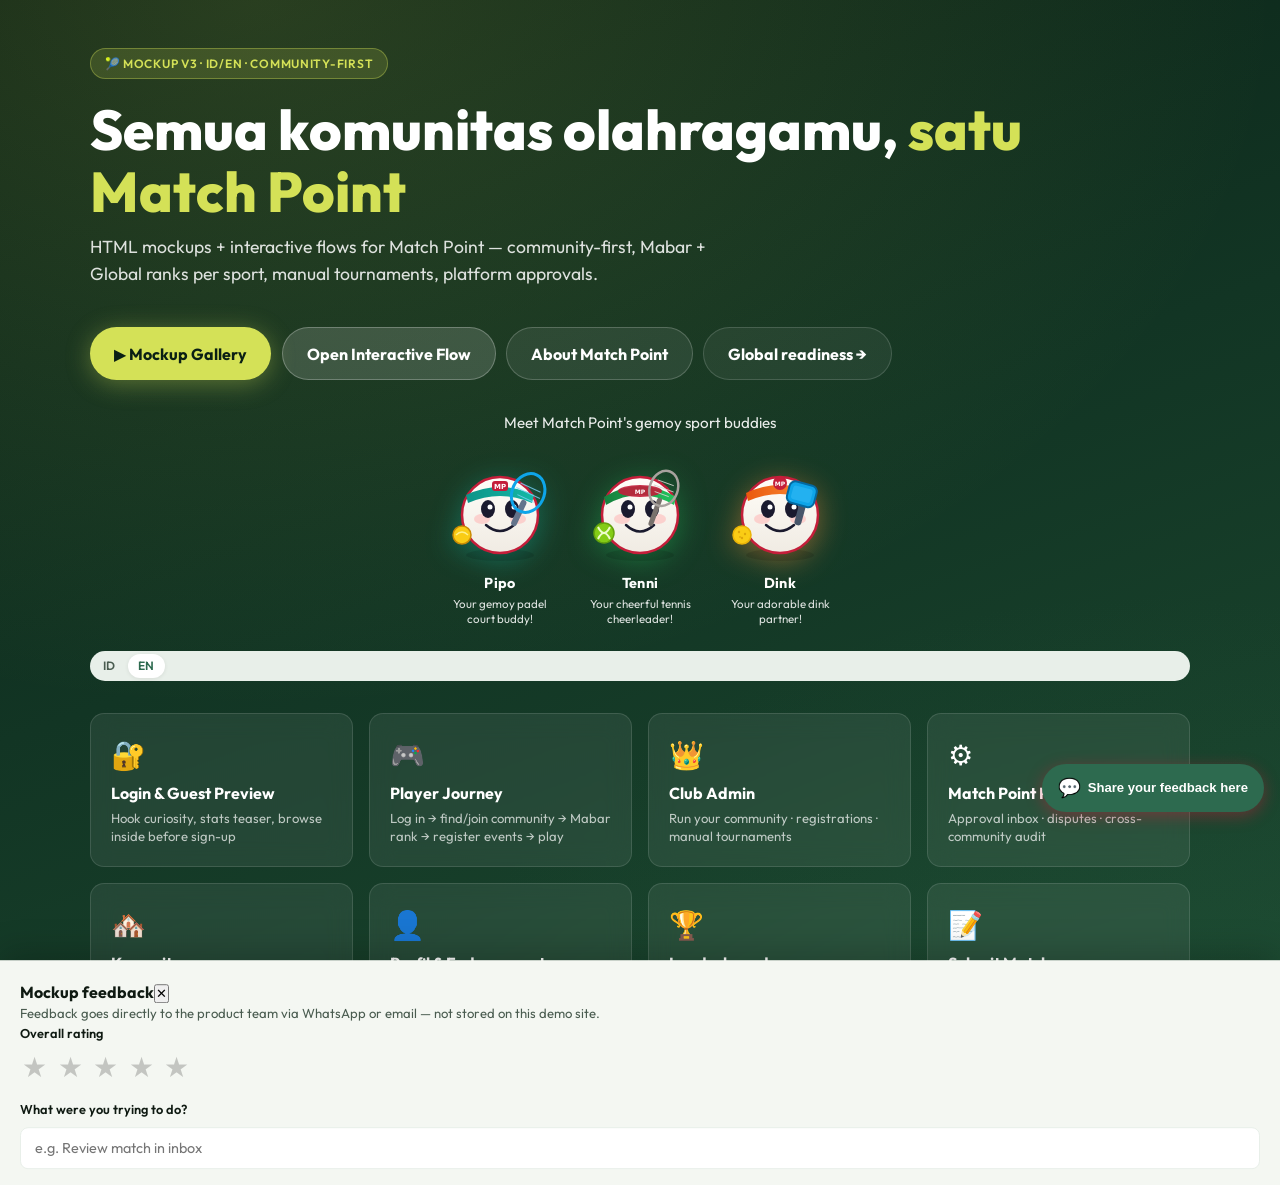
==== commit 80432c70: "Fix mascot SVGs, add user-flow mascots, and gate global readiness doc. Invalid XML in sport mascot S" ====
--- a/docs/mockups/index.html
+++ b/docs/mockups/index.html
@@ -43,6 +43,18 @@
             "
             data-i18n="about.title"
             >About Match Point</a
+          >
+          <a
+            href="global-readiness.html"
+            class="hub-cta"
+            style="
+              background: rgba(255, 255, 255, 0.06);
+              color: #fff;
+              box-shadow: none;
+              border: 1px solid rgba(255, 255, 255, 0.15);
+            "
+            data-i18n="global.navLink"
+            >Global readiness</a
           >
         </div>
 
--- a/docs/mockups/styles.css
+++ b/docs/mockups/styles.css
@@ -6475,6 +6475,87 @@
   font-size: 0.8rem;
   color: var(--ink-muted);
 }
+.docs-pre {
+  background: var(--surface-2, rgba(0, 0, 0, 0.04));
+  border-radius: var(--radius, 8px);
+  padding: 1rem 1.25rem;
+  font-size: 0.85rem;
+  line-height: 1.6;
+  overflow-x: auto;
+  white-space: pre-wrap;
+  margin: 1rem 0;
+}
+.docs-gate-overlay {
+  position: fixed;
+  inset: 0;
+  z-index: 10000;
+  display: flex;
+  align-items: center;
+  justify-content: center;
+  padding: 1.5rem;
+  background: rgba(10, 30, 18, 0.92);
+  backdrop-filter: blur(6px);
+}
+.docs-gate-card {
+  width: 100%;
+  max-width: 380px;
+  text-align: center;
+  padding: 2rem 1.5rem;
+}
+.docs-gate-icon {
+  font-size: 2rem;
+  margin-bottom: 0.75rem;
+}
+.docs-gate-form {
+  margin-top: 1.25rem;
+  text-align: left;
+}
+.docs-gate-error {
+  margin-top: 0.5rem;
+}
+.docs-gate-back {
+  display: inline-block;
+  margin-top: 1.25rem;
+  font-size: 0.85rem;
+  opacity: 0.8;
+}
+body.docs-locked {
+  overflow: hidden;
+}
+.mp-mascot-header-slot {
+  display: inline-flex;
+  align-items: center;
+  line-height: 0;
+}
+.mp-mascot-header-slot .mp-mascot-img {
+  width: 36px;
+  height: 36px;
+  animation-duration: 3s;
+}
+.app-header-actions .mp-mascot-header-slot {
+  margin-right: 0.15rem;
+}
+.mp-dash-mascot {
+  margin-bottom: 1rem;
+  padding: 0.85rem 1rem;
+  background: linear-gradient(135deg, rgba(196, 30, 58, 0.06), rgba(34, 197, 94, 0.06));
+}
+.mp-dash-mascot-inner {
+  display: flex;
+  align-items: center;
+  gap: 0.85rem;
+}
+.mp-dash-mascot-copy strong {
+  display: block;
+  font-size: 0.95rem;
+  margin-bottom: 0.2rem;
+}
+.mp-dash-mascot-copy p {
+  margin: 0;
+  font-size: 0.8rem;
+  opacity: 0.85;
+  line-height: 1.35;
+}
 
 .app-logo-page-title {
   font-size: 1.28rem;
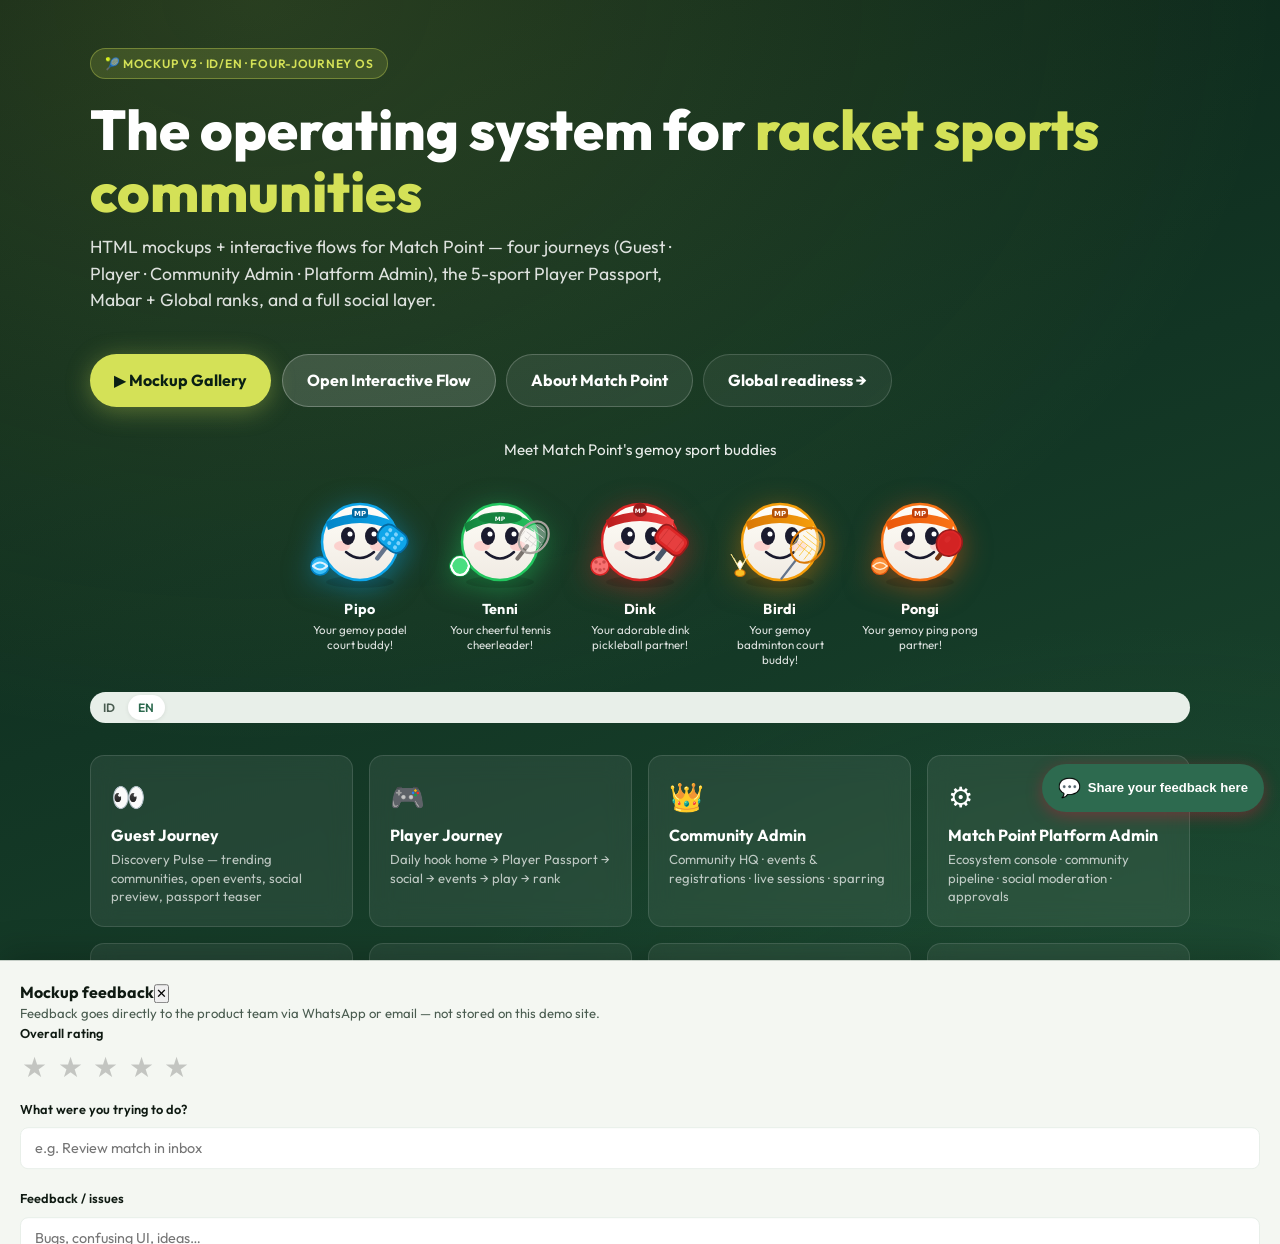
==== commit efba5767: "hoepfully this is the click and final iteration before we ship this" ====
--- a/docs/mockups/index.html
+++ b/docs/mockups/index.html
@@ -9,11 +9,12 @@
   <body>
     <div class="hub">
       <div class="hub-inner">
-        <div class="hub-badge">🎾 Mockup v3 · ID/EN · Community-first</div>
-        <h1>Semua komunitas olahragamu, <span>satu Match Point</span></h1>
+        <div class="hub-badge">🎾 Mockup v3 · ID/EN · Four-journey OS</div>
+        <h1>The operating system for <span>racket sports communities</span></h1>
         <p class="hub-desc" data-i18n="hub.desc">
-          Mockup HTML + alur interaktif untuk Match Point — komunitas dulu,
-          rank Mabar + Global per olahraga, turnamen manual, approval platform.
+          Mockup HTML + alur interaktif untuk Match Point — empat perjalanan
+          (Tamu · Pemain · Admin Komunitas · Admin Platform), Player Passport
+          5 olahraga, rank Mabar + Global, lapisan sosial penuh.
         </p>
 
         <div class="btn-group" style="margin-bottom: 2rem">
@@ -69,30 +70,30 @@
         </div>
 
         <div class="hub-grid">
-          <a href="prototype.html#auth-login" class="hub-card">
-            <div class="hub-card-icon">🔐</div>
-            <h3>Login &amp; Guest Preview</h3>
-            <p>Hook curiosity, stats teaser, browse inside before sign-up</p>
+          <a href="flow/user.html?guest=1" class="hub-card">
+            <div class="hub-card-icon">👀</div>
+            <h3>Guest Journey</h3>
+            <p>Discovery Pulse — trending communities, open events, social preview, passport teaser</p>
           </a>
           <a href="flow/user.html" class="hub-card">
             <div class="hub-card-icon">🎮</div>
             <h3 data-i18n="flow.userTitle">Perjalanan Pemain</h3>
             <p data-i18n="flow.userDesc">
-              Login → cari/gabung komunitas → rank Mabar → daftar acara → match
+              Daily hook home → Player Passport → sosial → acara → match → rank
             </p>
           </a>
           <a href="flow/club.html" class="hub-card">
             <div class="hub-card-icon">👑</div>
-            <h3 data-i18n="flow.clubAdminTitle">Admin Klub</h3>
+            <h3 data-i18n="flow.clubAdminTitle">Admin Komunitas</h3>
             <p data-i18n="flow.clubAdminDesc">
-              Kelola komunitas · registrasi peserta · turnamen manual
+              Community HQ · acara &amp; registrasi · live session · sparring
             </p>
           </a>
           <a href="flow/platform.html" class="hub-card">
             <div class="hub-card-icon">⚙️</div>
             <h3 data-i18n="flow.platformTitle">Admin Match Point</h3>
             <p data-i18n="flow.platformDesc">
-              Approval inbox · dispute · audit lintas komunitas
+              Ecosystem console · pipeline komunitas · moderasi sosial · approval
             </p>
           </a>
           <a href="prototype.html#community-detail" class="hub-card">
--- a/docs/mockups/styles.css
+++ b/docs/mockups/styles.css
@@ -27,6 +27,8 @@
   --sport-tennis: #2d6a4f;
   --sport-padel: #277da1;
   --sport-pickleball: #c1443c;
+  --sport-badminton: #d97706;
+  --sport-table-tennis: #ea580c;
   --radius: 14px;
   --radius-sm: 8px;
   --shadow: 0 8px 32px rgba(10, 31, 20, 0.12);
@@ -202,6 +204,16 @@
   display: grid;
   grid-template-columns: var(--nav-w) 1fr;
   min-height: 100vh;
+  transition: grid-template-columns 0.25s ease;
+}
+
+.proto-shell.proto-nav-collapsed {
+  grid-template-columns: 0 1fr;
+}
+
+.proto-shell.proto-nav-collapsed .proto-nav {
+  visibility: hidden;
+  overflow: hidden;
 }
 
 .proto-nav {
@@ -483,7 +495,7 @@
 
 /* ── App chrome (inside screens) ── */
 .app {
-  background: var(--card);
+  background: var(--surface);
   border-radius: calc(var(--radius) + 4px);
   box-shadow: var(--shadow-lg);
   overflow: hidden;
@@ -537,6 +549,9 @@
 
 .app-body {
   padding: 1.25rem;
+  /* Sport-identity canvas — white cards pop against the tinted surface,
+     so dividers and card boundaries read clearly (Facebook clarity). */
+  background: var(--surface);
 }
 
 .app-body-flush {
@@ -555,7 +570,8 @@
   flex-direction: column;
   align-items: center;
   gap: 0.2rem;
-  padding: 0.65rem 0.25rem;
+  padding: 0.55rem 0.25rem;
+  min-height: 48px;
   font-size: 0.65rem;
   font-weight: 600;
   color: var(--ink-faint);
@@ -571,6 +587,12 @@
 }
 .bottom-nav-item span:first-child {
   font-size: 1.2rem;
+  line-height: 1;
+  display: inline-flex;
+}
+.bottom-nav-item svg {
+  width: 22px;
+  height: 22px;
 }
 
 /* ── Typography ── */
@@ -649,6 +671,27 @@
   width: 100%;
 }
 
+.community-row-action,
+.card-action,
+.lb-row-action,
+[data-player-profile] {
+  cursor: pointer;
+}
+
+button.community-row-action,
+button.card-action {
+  width: 100%;
+  font: inherit;
+  color: inherit;
+  text-align: left;
+  appearance: none;
+  -webkit-appearance: none;
+}
+
+button.card-action {
+  display: block;
+}
+
 .btn-group {
   display: flex;
   gap: 0.5rem;
@@ -960,6 +1003,22 @@
   box-shadow: 0 1px 4px rgba(0, 0, 0, 0.06);
 }
 
+.btn:focus-visible,
+.tab:focus-visible,
+.nav-link:focus-visible,
+.action-card:focus-visible,
+.community-row-action:focus-visible,
+.community-row:focus-visible,
+.card-action:focus-visible,
+.lb-row-action:focus-visible,
+[data-player-profile]:focus-visible,
+[role="button"]:focus-visible,
+a:focus-visible {
+  outline: 2px solid var(--ball);
+  outline-offset: 2px;
+  box-shadow: 0 0 0 4px rgba(212, 225, 87, 0.18);
+}
+
 .match-card {
   border: 1px solid var(--surface-2);
   border-radius: var(--radius);
@@ -1061,24 +1120,76 @@
 }
 
 .share-card-preview {
-  width: 100%;
-  aspect-ratio: 1;
+  width: min(100%, 400px);
+  max-width: 400px;
+  min-height: 400px;
   border-radius: var(--radius);
   background: linear-gradient(
     145deg,
-    var(--court-deep) 0%,
-    var(--court-mid) 50%,
+    color-mix(in srgb, var(--sport-color, var(--court-deep)) 78%, var(--court-deep)) 0%,
+    color-mix(in srgb, var(--sport-color, var(--accent)) 48%, var(--court-mid)) 52%,
     var(--court-light) 100%
   );
   color: #fff;
-  padding: 1.5rem;
+  padding: 1.1rem 1rem 0.9rem;
   display: flex;
   flex-direction: column;
   align-items: center;
-  justify-content: center;
+  justify-content: space-between;
   text-align: center;
   position: relative;
-  overflow: hidden;
+  overflow: visible;
+  box-shadow: 0 14px 36px color-mix(in srgb, var(--sport-color, var(--accent)) 24%, transparent);
+}
+
+[data-share-card],
+.share-card-stage {
+  display: flex;
+  justify-content: center;
+  align-items: center;
+  width: 100%;
+  margin: 0 auto 1rem;
+}
+
+.share-card-stage {
+  padding: 0 0.25rem;
+}
+
+.share-card-top,
+.share-card-mid,
+.share-card-foot {
+  position: relative;
+  z-index: 1;
+  width: 100%;
+  display: flex;
+  flex-direction: column;
+  align-items: center;
+}
+
+.share-card-mid {
+  flex: 1;
+  justify-content: center;
+  min-height: 0;
+}
+
+.share-card-glow {
+  position: absolute;
+  inset: -15% -10% auto auto;
+  width: 58%;
+  height: 70%;
+  background: radial-gradient(circle, rgba(255, 255, 255, 0.18), transparent 68%);
+  pointer-events: none;
+}
+
+.share-card-brand {
+  position: relative;
+  z-index: 1;
+  font-size: 0.62rem;
+  font-weight: 800;
+  letter-spacing: 0.14em;
+  text-transform: uppercase;
+  opacity: 0.72;
+  margin-bottom: 0.65rem;
 }
 
 .share-card-preview::after {
@@ -1092,8 +1203,8 @@
 }
 
 .share-card-avatar {
-  width: 80px;
-  height: 80px;
+  width: 64px;
+  height: 64px;
   border-radius: 50%;
   background: var(--ball);
   color: var(--court-deep);
@@ -1101,9 +1212,9 @@
   align-items: center;
   justify-content: center;
   font-weight: 800;
-  font-size: 1.5rem;
+  font-size: 1.25rem;
   border: 3px solid rgba(255, 255, 255, 0.3);
-  margin-bottom: 0.75rem;
+  margin-bottom: 0.45rem;
   position: relative;
   z-index: 1;
 }
@@ -1117,8 +1228,8 @@
 
 .share-card-ranks {
   display: flex;
-  gap: 1.5rem;
-  margin: 0.75rem 0;
+  gap: 1.1rem;
+  margin: 0 0 0.15rem;
   position: relative;
   z-index: 1;
 }
@@ -1127,7 +1238,7 @@
   text-align: center;
 }
 .share-card-rank-val {
-  font-size: 1.5rem;
+  font-size: 1.15rem;
   font-weight: 800;
   color: var(--ball);
 }
@@ -1135,6 +1246,116 @@
   font-size: 0.65rem;
   opacity: 0.7;
   text-transform: uppercase;
+}
+
+.share-card-sport {
+  position: relative;
+  z-index: 1;
+  font-size: 0.72rem;
+  opacity: 0.82;
+  margin-top: 0.15rem;
+}
+
+.share-card-rating {
+  position: relative;
+  z-index: 1;
+  font-family: var(--mono);
+  font-variant-numeric: tabular-nums;
+  font-size: 1.65rem;
+  font-weight: 800;
+  color: var(--ball);
+  line-height: 1.05;
+  margin: 0.05rem 0 0.2rem;
+}
+
+.share-card-pride-label {
+  position: relative;
+  z-index: 1;
+  width: 100%;
+  margin: 0.15rem 0 0.25rem;
+  font-size: 0.55rem;
+  font-weight: 800;
+  letter-spacing: 0.1em;
+  text-transform: uppercase;
+  opacity: 0.7;
+  text-align: center;
+}
+
+.share-pride-row {
+  position: relative;
+  z-index: 1;
+  display: flex;
+  flex-direction: row;
+  flex-wrap: wrap;
+  justify-content: center;
+  gap: 0.3rem;
+  width: 100%;
+  margin-bottom: 0.25rem;
+}
+
+.share-card-preview .share-pride-chip {
+  font-size: 0.56rem;
+  padding: 0.22rem 0.38rem;
+  gap: 0.28rem;
+  max-width: 100%;
+}
+
+.share-card-preview .share-pride-chip span[aria-hidden="true"] {
+  font-size: 0.78rem;
+}
+
+.share-pride-chip {
+  display: flex;
+  align-items: center;
+  gap: 0.45rem;
+  padding: 0.38rem 0.55rem;
+  border-radius: var(--radius-sm);
+  background: rgba(255, 255, 255, 0.1);
+  border: 1px solid rgba(255, 255, 255, 0.16);
+  font-size: 0.68rem;
+  font-weight: 700;
+  text-align: left;
+}
+
+.share-pride-chip span[aria-hidden="true"] {
+  font-size: 0.95rem;
+  flex-shrink: 0;
+}
+
+.share-card-streak {
+  position: relative;
+  z-index: 1;
+  margin-top: 0;
+  padding: 0.28rem 0.55rem;
+  border-radius: 99px;
+  background: rgba(255, 255, 255, 0.12);
+  font-size: 0.65rem;
+  font-weight: 700;
+}
+
+.share-card-footer {
+  position: relative;
+  z-index: 1;
+  font-size: 0.55rem;
+  opacity: 0.55;
+  margin: 0.25rem 0 0;
+}
+
+.share-card-body {
+  display: flex;
+  flex-direction: column;
+  align-items: center;
+}
+
+.share-card-body .section-sub {
+  width: 100%;
+  max-width: 420px;
+}
+
+.share-card-body .btn-stack,
+.share-card-body .btn-group {
+  width: 100%;
+  max-width: 420px;
 }
 
 .share-skills {
@@ -1684,6 +1905,13 @@
 
 .login-gate-form {
   border-top: 3px solid var(--ball);
+  background: var(--card);
+}
+
+/* Login heading + subtitle centered (user decision 2026-07-09) */
+.login-gate-form .section-title,
+.login-gate-form .section-sub {
+  text-align: center;
 }
 
 .login-form-inner {
@@ -2142,6 +2370,52 @@
   min-height: calc(100vh - var(--header-h));
 }
 
+/* Gallery — center device preview in the middle column (nav | preview | notes) */
+body.proto-gallery .proto-viewport {
+  display: flex;
+  flex-direction: column;
+  align-items: center;
+  justify-content: flex-start;
+  padding: 1.5rem;
+  min-width: 0;
+}
+
+body.proto-gallery .device-stage {
+  width: 100%;
+  margin-inline: auto;
+}
+
+body.proto-gallery .proto-frame {
+  margin-inline: auto;
+  width: 100%;
+}
+
+body.proto-gallery.mp-device-desktop .proto-viewport {
+  align-items: center;
+  justify-content: flex-start;
+  padding: 1.5rem;
+}
+
+body.proto-gallery.mp-device-desktop .device-stage {
+  max-width: 1100px;
+}
+
+/* Gallery desktop — frame height follows active screen (no forced viewport fill) */
+body.proto-gallery.mp-device-desktop .proto-frame {
+  min-height: 0;
+}
+
+body.proto-gallery.mp-device-desktop .proto-frame > .screen.active > .app,
+body.proto-gallery.mp-device-desktop .proto-frame > .screen.active > .gallery-callout-wrap > .app {
+  min-height: auto;
+}
+
+body.proto-gallery .gallery-callout-wrap {
+  width: 100%;
+  max-width: 100%;
+  margin-inline: auto;
+}
+
 body.mp-device-desktop .app {
   border-radius: 0;
   box-shadow: none;
@@ -2362,7 +2636,9 @@
 }
 
 body.mp-device-desktop .share-card-preview {
+  width: min(100%, 420px);
   max-width: 420px;
+  min-height: 420px;
 }
 
 body.mp-device-desktop .hub-grid {
@@ -2622,6 +2898,17 @@
   background: var(--surface-2);
 }
 
+.action-card-icon.is-tag {
+  width: auto;
+  min-width: 40px;
+  padding: 0 0.7rem;
+  font-size: 0.66rem;
+  font-weight: 800;
+  letter-spacing: 0.08em;
+  text-transform: uppercase;
+  color: var(--accent);
+}
+
 .action-card.primary .action-card-icon {
   background: rgba(45, 106, 79, 0.12);
 }
@@ -3163,6 +3450,117 @@
 
 .info-strip strong {
   color: var(--ink);
+}
+
+.rank-story-card {
+  padding: 1rem;
+  border: 1px solid rgba(45, 106, 79, 0.12);
+  background:
+    linear-gradient(135deg, rgba(255, 255, 255, 0.96), rgba(245, 248, 242, 0.96)),
+    var(--card);
+}
+
+.rank-story-head {
+  display: flex;
+  align-items: flex-start;
+  justify-content: space-between;
+  gap: 0.8rem;
+  margin-bottom: 0.65rem;
+}
+
+.rank-story-kicker {
+  font-size: 0.68rem;
+  font-weight: 800;
+  text-transform: uppercase;
+  letter-spacing: 0.08em;
+  color: var(--accent);
+  margin-bottom: 0.2rem;
+}
+
+.rank-story-body {
+  font-size: 0.8rem;
+  line-height: 1.55;
+  color: var(--ink-muted);
+}
+
+.rank-story-grid {
+  display: grid;
+  grid-template-columns: repeat(2, minmax(0, 1fr));
+  gap: 0.55rem;
+  margin-top: 0.85rem;
+}
+
+.rank-story-item {
+  border-radius: var(--radius-sm);
+  background: rgba(255, 255, 255, 0.9);
+  border: 1px solid var(--surface-2);
+  padding: 0.65rem 0.75rem;
+}
+
+.rank-story-item strong {
+  display: block;
+  font-size: 0.68rem;
+  text-transform: uppercase;
+  letter-spacing: 0.04em;
+  color: var(--ink-muted);
+  margin-bottom: 0.2rem;
+}
+
+.rank-story-item span {
+  display: block;
+  font-size: 0.82rem;
+  color: var(--ink);
+}
+
+.eligibility-verdict {
+  display: flex;
+  align-items: flex-start;
+  gap: 0.75rem;
+  border-radius: var(--radius-sm);
+  padding: 0.85rem 0.95rem;
+  margin-bottom: 0.9rem;
+  border: 1px solid var(--surface-2);
+  background: rgba(255, 255, 255, 0.94);
+}
+
+.eligibility-verdict.is-ok {
+  background: linear-gradient(135deg, rgba(45, 106, 79, 0.1), rgba(45, 106, 79, 0.04));
+  border-color: rgba(45, 106, 79, 0.18);
+}
+
+.eligibility-verdict.is-warn {
+  background: linear-gradient(135deg, rgba(224, 159, 62, 0.12), rgba(224, 159, 62, 0.04));
+  border-color: rgba(224, 159, 62, 0.24);
+}
+
+.eligibility-verdict.is-blocked {
+  background: linear-gradient(135deg, rgba(193, 68, 60, 0.11), rgba(193, 68, 60, 0.04));
+  border-color: rgba(193, 68, 60, 0.22);
+}
+
+.eligibility-verdict-badge {
+  min-width: 40px;
+  height: 40px;
+  border-radius: 12px;
+  display: inline-flex;
+  align-items: center;
+  justify-content: center;
+  background: rgba(255, 255, 255, 0.72);
+  font-size: 1rem;
+  flex-shrink: 0;
+}
+
+.eligibility-verdict-copy strong {
+  display: block;
+  font-size: 0.9rem;
+  color: var(--ink);
+}
+
+.eligibility-verdict-copy p {
+  font-size: 0.78rem;
+  line-height: 1.5;
+  color: var(--ink-muted);
+  margin: 0.2rem 0 0;
 }
 
 .match-card {
@@ -3661,23 +4059,38 @@
   display: flex;
   align-items: center;
   gap: 0.35rem;
-  background: #fff;
-  border-bottom: 1px solid #e8ece9;
+  background: var(--card);
+  border-bottom: 1px solid var(--surface-2);
   padding: 0 1.25rem;
   overflow-x: auto;
 }
 
 .mp-topnav-item {
+  display: inline-flex;
+  align-items: center;
+  gap: 0.4rem;
   border: none;
   background: none;
   font-family: inherit;
   font-size: 0.88rem;
   font-weight: 600;
   color: var(--ink-muted);
-  padding: 0.85rem 0.65rem;
+  padding: 0.85rem 0.75rem;
+  min-height: 48px;
   border-bottom: 2px solid transparent;
   cursor: pointer;
   white-space: nowrap;
+  transition: color 0.15s ease, border-color 0.15s ease;
+}
+
+.mp-topnav-item svg {
+  width: 20px;
+  height: 20px;
+  flex-shrink: 0;
+}
+
+.mp-topnav-item:hover {
+  color: var(--ink);
 }
 
 .mp-topnav-item.active {
@@ -4511,6 +4924,14 @@
   background: var(--sport-pickleball);
   border-color: var(--sport-pickleball);
 }
+.filter-chip.sport-badminton.active {
+  background: var(--sport-badminton);
+  border-color: var(--sport-badminton);
+}
+.filter-chip.sport-table-tennis.active {
+  background: var(--sport-table-tennis);
+  border-color: var(--sport-table-tennis);
+}
 
 .community-row {
   display: flex;
@@ -4523,6 +4944,22 @@
   background: var(--card);
 }
 
+.community-row[data-flow-goto],
+.community-row[data-goto] {
+  cursor: pointer;
+  transition:
+    border-color 0.15s,
+    box-shadow 0.15s,
+    transform 0.15s;
+}
+
+.community-row[data-flow-goto]:hover,
+.community-row[data-goto]:hover {
+  border-color: rgba(45, 106, 79, 0.28);
+  box-shadow: 0 6px 18px rgba(10, 31, 20, 0.06);
+  transform: translateY(-1px);
+}
+
 .community-row-body {
   flex: 1;
   min-width: 0;
@@ -4537,6 +4974,56 @@
   font-size: 0.72rem;
   color: var(--ink-muted);
   margin-top: 0.15rem;
+}
+
+.community-row-fit,
+.fit-chip-row {
+  display: flex;
+  flex-wrap: wrap;
+  gap: 0.35rem;
+  margin-top: 0.45rem;
+}
+
+.fit-chip {
+  display: inline-flex;
+  align-items: center;
+  padding: 0.2rem 0.5rem;
+  border-radius: 999px;
+  background: rgba(45, 106, 79, 0.08);
+  color: #1b4332;
+  border: 1px solid rgba(45, 106, 79, 0.14);
+  font-size: 0.64rem;
+  font-weight: 700;
+  line-height: 1.2;
+}
+
+.fit-card {
+  padding: 0.95rem 1rem;
+  border: 1px solid rgba(45, 106, 79, 0.12);
+  background: linear-gradient(135deg, rgba(245, 248, 242, 0.96), rgba(255, 255, 255, 0.96));
+}
+
+.fit-card-grid {
+  display: grid;
+  grid-template-columns: repeat(3, minmax(0, 1fr));
+  gap: 0.6rem;
+  margin-top: 0.85rem;
+}
+
+.fit-card-item strong {
+  display: block;
+  font-size: 0.68rem;
+  text-transform: uppercase;
+  letter-spacing: 0.04em;
+  color: var(--ink-muted);
+  margin-bottom: 0.2rem;
+}
+
+.fit-card-item span {
+  display: block;
+  font-size: 0.8rem;
+  color: var(--ink);
+  line-height: 1.45;
 }
 
 .distance-chip {
@@ -4660,6 +5147,79 @@
 body[data-sport="pickleball"] .app {
   --accent: #c1443c;
   --accent-bright: #d4685f;
+}
+
+body[data-sport="badminton"] .app {
+  --accent: #d97706;
+  --accent-bright: #f59e0b;
+}
+
+body[data-sport="table_tennis"] .app {
+  --accent: #ea580c;
+  --accent-bright: #f97316;
+}
+
+/* ── Sport-identity canvas ──
+   The whole app surface (not just accent lines) is tinted from the active
+   sport color: low-saturation surface + a stronger surface-2 so card
+   boundaries and dividers stay clearly visible (ui-ux-pro-max: semantic
+   tokens per theme, contrast-checked; white cards keep body text ≥4.5:1).
+   Admin console keeps its neutral chrome. */
+body:not(.mp-dark)[data-sport="padel"] .app:not(.admin-theme) {
+  --surface: #eef5f8;
+  --surface-2: #d8e7ef;
+}
+
+body:not(.mp-dark)[data-sport="tennis"] .app:not(.admin-theme) {
+  --surface: #eff5f1;
+  --surface-2: #dbe7e0;
+}
+
+body:not(.mp-dark)[data-sport="pickleball"] .app:not(.admin-theme) {
+  --surface: #faf1f0;
+  --surface-2: #efdcda;
+}
+
+body:not(.mp-dark)[data-sport="badminton"] .app:not(.admin-theme) {
+  --surface: #fbf4e9;
+  --surface-2: #f3e4c9;
+}
+
+body:not(.mp-dark)[data-sport="table_tennis"] .app:not(.admin-theme) {
+  --surface: #fcf2ec;
+  --surface-2: #f6e0d1;
+}
+
+/* Dark mode: same identity, desaturated dark tonal variants
+   (ui-ux-pro-max color-dark-mode: never invert, re-check contrast). */
+body.mp-dark[data-sport="padel"] .app:not(.admin-theme) {
+  --surface: #0e161c;
+  --surface-2: #1b2a33;
+  --card: #142028;
+}
+
+body.mp-dark[data-sport="tennis"] .app:not(.admin-theme) {
+  --surface: #10160f;
+  --surface-2: #1d2620;
+  --card: #16211a;
+}
+
+body.mp-dark[data-sport="pickleball"] .app:not(.admin-theme) {
+  --surface: #1a1010;
+  --surface-2: #2c1d1c;
+  --card: #221515;
+}
+
+body.mp-dark[data-sport="badminton"] .app:not(.admin-theme) {
+  --surface: #191309;
+  --surface-2: #2b2314;
+  --card: #201a0e;
+}
+
+body.mp-dark[data-sport="table_tennis"] .app:not(.admin-theme) {
+  --surface: #1a120c;
+  --surface-2: #2c2017;
+  --card: #211711;
 }
 
 /* Themed variants of components that hardcoded green */
@@ -5049,6 +5609,9 @@
 }
 
 body.mp-dark .sport-orb {
+  background: var(--surface-2);
+}
+body.mp-dark .mp-mascot-switch {
   background: var(--surface-2);
 }
 
@@ -6165,6 +6728,29 @@
 .mp-feedback-fab:hover {
   transform: scale(1.06);
 }
+
+/* Gallery: keep feedback FAB clear of design-notes panel */
+body.proto-gallery .mp-feedback-fab {
+  bottom: 1.25rem;
+  right: 1.25rem;
+  z-index: 8500;
+}
+
+body.proto-gallery.mp-gallery-notes-open .mp-feedback-fab {
+  right: calc(380px + 1.25rem);
+}
+
+body.proto-gallery #mp-device-bar {
+  display: none !important;
+}
+
+@media (max-width: 1100px) {
+  body.proto-gallery.mp-gallery-notes-open .mp-feedback-fab {
+    right: 1.25rem;
+    bottom: 1.25rem;
+  }
+}
+
 .mp-feedback-panel {
   position: fixed;
   bottom: 0;
@@ -6280,7 +6866,7 @@
 .mp-mascot-tagline {
   font-size: 0.72rem;
   opacity: 0.85;
-  max-width: 110px;
+  max-width: 120px;
   line-height: 1.3;
 }
 .mp-mascot-trio-lead {
@@ -6303,14 +6889,25 @@
   width: 72px;
   height: 72px;
 }
+.mp-mascot-header .mp-mascot-img,
+.mp-mascot-header-slot .mp-mascot-img {
+  width: 44px;
+  height: 44px;
+}
 .mp-mascot-sport-padel .mp-mascot-img {
-  filter: drop-shadow(0 6px 14px rgba(20, 184, 166, 0.4));
+  filter: drop-shadow(0 6px 14px rgba(14, 165, 233, 0.5));
 }
 .mp-mascot-sport-tennis .mp-mascot-img {
-  filter: drop-shadow(0 6px 14px rgba(34, 197, 94, 0.4));
+  filter: drop-shadow(0 6px 14px rgba(34, 197, 94, 0.5));
 }
 .mp-mascot-sport-pickleball .mp-mascot-img {
-  filter: drop-shadow(0 6px 14px rgba(251, 146, 60, 0.45));
+  filter: drop-shadow(0 6px 14px rgba(220, 38, 38, 0.5));
+}
+.mp-mascot-sport-badminton .mp-mascot-img {
+  filter: drop-shadow(0 6px 14px rgba(217, 119, 6, 0.5));
+}
+.mp-mascot-sport-table_tennis .mp-mascot-img {
+  filter: drop-shadow(0 6px 14px rgba(234, 88, 12, 0.5));
 }
 .mp-mascot-card:nth-child(2) .mp-mascot-img {
   animation-delay: 0.35s;
@@ -6527,13 +7124,47 @@
   align-items: center;
   line-height: 0;
 }
+.mp-mascot-switch {
+  border: 2.5px solid var(--sport-mascot-accent, #0ea5e9);
+  border-radius: 50%;
+  padding: 2px;
+  background: #fff;
+  cursor: pointer;
+  transition: border-color 0.2s, box-shadow 0.2s, transform 0.15s;
+  box-shadow: 0 0 0 3px color-mix(in srgb, var(--sport-mascot-accent, #0ea5e9) 22%, transparent);
+}
+.mp-mascot-switch:hover {
+  transform: scale(1.06);
+  box-shadow: 0 0 0 4px color-mix(in srgb, var(--sport-mascot-accent, #0ea5e9) 30%, transparent);
+}
+.mp-mascot-switch:active {
+  transform: scale(0.96);
+}
+.mp-mascot-switch.mp-mascot-sport-padel {
+  --sport-mascot-accent: #0ea5e9;
+}
+.mp-mascot-switch.mp-mascot-sport-tennis {
+  --sport-mascot-accent: #22c55e;
+}
+.mp-mascot-switch.mp-mascot-sport-pickleball {
+  --sport-mascot-accent: #dc2626;
+}
+.mp-mascot-switch.mp-mascot-sport-badminton {
+  --sport-mascot-accent: #f59e0b;
+}
+.mp-mascot-switch.mp-mascot-sport-table_tennis {
+  --sport-mascot-accent: #f97316;
+}
 .mp-mascot-header-slot .mp-mascot-img {
-  width: 36px;
-  height: 36px;
+  width: 44px;
+  height: 44px;
   animation-duration: 3s;
 }
+.mp-mascot-switch .mp-mascot-img {
+  pointer-events: none;
+}
 .app-header-actions .mp-mascot-header-slot {
-  margin-right: 0.15rem;
+  margin-right: 0.35rem;
 }
 .mp-dash-mascot {
   margin-bottom: 1rem;
@@ -6686,7 +7317,2000 @@
   padding: 1rem;
   background: var(--surface-2, rgba(0, 0, 0, 0.03));
 }
+
+.operator-panel {
+  padding: 1rem;
+  border: 1px solid rgba(45, 106, 79, 0.16);
+  background: linear-gradient(135deg, rgba(245, 248, 242, 0.98), rgba(255, 255, 255, 0.96));
+}
+
+.operator-panel-head {
+  display: flex;
+  align-items: flex-start;
+  justify-content: space-between;
+  gap: 0.75rem;
+  margin-bottom: 0.9rem;
+}
+
+.operator-kpi-grid {
+  display: grid;
+  grid-template-columns: repeat(4, minmax(0, 1fr));
+  gap: 0.55rem;
+  margin-bottom: 0.9rem;
+}
+
+.operator-kpi {
+  background: rgba(255, 255, 255, 0.85);
+  border: 1px solid var(--surface-2);
+  border-radius: var(--radius-sm);
+  padding: 0.65rem 0.7rem;
+}
+
+.operator-kpi strong {
+  display: block;
+  font-size: 1rem;
+  color: var(--ink);
+}
+
+.operator-kpi span {
+  display: block;
+  margin-top: 0.15rem;
+  font-size: 0.68rem;
+  color: var(--ink-muted);
+}
+
+.operator-divider {
+  display: flex;
+  align-items: center;
+  gap: 0.65rem;
+  margin: 1rem 0 0.75rem;
+  color: var(--ink-muted);
+  font-size: 0.7rem;
+  text-transform: uppercase;
+  letter-spacing: 0.08em;
+}
+
+.operator-divider::before,
+.operator-divider::after {
+  content: "";
+  flex: 1;
+  height: 1px;
+  background: var(--surface-2);
+}
+
+.triage-card {
+  padding: 1rem;
+  border: 1px solid rgba(193, 68, 60, 0.12);
+  background: linear-gradient(135deg, rgba(255, 249, 247, 0.98), rgba(255, 255, 255, 0.96));
+}
+
+.triage-grid {
+  display: grid;
+  grid-template-columns: repeat(3, minmax(0, 1fr));
+  gap: 0.6rem;
+  margin-top: 0.8rem;
+}
+
+.triage-item {
+  border: 1px solid var(--surface-2);
+  border-radius: var(--radius-sm);
+  background: rgba(255, 255, 255, 0.92);
+  padding: 0.7rem 0.75rem;
+}
+
+.triage-item strong {
+  display: block;
+  font-size: 0.82rem;
+  color: var(--ink);
+}
+
+.triage-item p {
+  margin: 0.15rem 0 0.4rem;
+  font-size: 0.72rem;
+  color: var(--ink-muted);
+  line-height: 1.45;
+}
+
+.triage-meta {
+  display: flex;
+  flex-wrap: wrap;
+  gap: 0.3rem;
+}
+
+.triage-pill {
+  display: inline-flex;
+  align-items: center;
+  padding: 0.18rem 0.45rem;
+  border-radius: 999px;
+  background: var(--surface);
+  border: 1px solid var(--surface-2);
+  font-size: 0.62rem;
+  font-weight: 700;
+  color: var(--ink-muted);
+}
+
+.platform-triage-meta {
+  display: flex;
+  flex-wrap: wrap;
+  gap: 0.3rem;
+  margin-top: 0.45rem;
+}
+
+body.mp-device-mobile .rank-story-grid,
+body.mp-device-mobile .fit-card-grid,
+body.mp-device-mobile .operator-kpi-grid,
+body.mp-device-mobile .triage-grid {
+  grid-template-columns: 1fr;
+}
+
+@media (prefers-reduced-motion: reduce) {
+  .action-card,
+  .community-row[data-flow-goto],
+  .community-row[data-goto],
+  .flow-toast,
+  .proto-design-panel {
+    transition: none !important;
+  }
+
+  .action-card:hover,
+  .community-row[data-flow-goto]:hover,
+  .community-row[data-goto]:hover {
+    transform: none;
+  }
+}
+/* Anchors must not inherit header text color (white on dark headers) —
+   the dropdown card is always light, so pin to ink like the buttons. */
 a.profile-menu-item {
   text-decoration: none;
-  color: inherit;
-}
+  color: var(--ink);
+}
+
+/* ── Gallery design rationale panel + callouts ── */
+.proto-content-row {
+  display: flex;
+  flex: 1;
+  min-height: 0;
+  align-items: stretch;
+}
+
+.proto-viewport {
+  flex: 1;
+  min-width: 0;
+}
+
+body.proto-gallery .proto-viewport {
+  align-items: center;
+  justify-content: flex-start;
+}
+
+.proto-design-panel {
+  width: 380px;
+  flex-shrink: 0;
+  background: var(--card);
+  border-left: 1px solid var(--surface-2);
+  display: flex;
+  flex-direction: column;
+  max-height: calc(100vh - var(--header-h));
+  position: sticky;
+  top: var(--header-h);
+  transition: width 0.25s ease, opacity 0.2s ease;
+}
+
+.proto-design-panel.is-collapsed {
+  width: 0;
+  min-width: 0;
+  overflow: hidden;
+  border-left: none;
+  opacity: 0;
+  pointer-events: none;
+}
+
+.proto-design-panel-header {
+  display: flex;
+  align-items: flex-start;
+  justify-content: space-between;
+  gap: 0.5rem;
+  padding: 1rem 1.1rem;
+  border-bottom: 1px solid var(--surface-2);
+  background: var(--surface);
+  flex-shrink: 0;
+}
+
+.proto-design-panel-header h3 {
+  font-size: 0.8rem;
+  font-weight: 700;
+  text-transform: uppercase;
+  letter-spacing: 0.06em;
+  color: var(--ink-muted);
+  margin: 0;
+}
+
+.proto-design-panel-header .panel-screen-title {
+  font-size: 1rem;
+  font-weight: 700;
+  color: var(--ink);
+  text-transform: none;
+  letter-spacing: 0;
+  margin-top: 0.15rem;
+}
+
+.proto-design-panel-close {
+  border: none;
+  background: var(--surface-2);
+  width: 28px;
+  height: 28px;
+  border-radius: 50%;
+  cursor: pointer;
+  font-size: 1.1rem;
+  line-height: 1;
+  color: var(--ink-muted);
+  flex-shrink: 0;
+}
+
+.proto-design-panel-close:hover {
+  background: var(--surface-2);
+  color: var(--ink);
+}
+
+.proto-design-panel-body {
+  flex: 1;
+  overflow-y: auto;
+  padding: 0.75rem 1rem 1.25rem;
+}
+
+.proto-design-panel-footer {
+  padding: 0.65rem 1rem;
+  border-top: 1px solid var(--surface-2);
+  font-size: 0.8rem;
+  flex-shrink: 0;
+}
+
+.proto-design-panel-footer a {
+  color: var(--accent);
+  font-weight: 600;
+}
+
+.gallery-note-section {
+  margin-bottom: 0.65rem;
+  border: 1px solid var(--surface-2);
+  border-radius: var(--radius-sm);
+  background: var(--card);
+}
+
+.gallery-note-section > summary {
+  padding: 0.6rem 0.75rem;
+  font-size: 0.88rem;
+  font-weight: 700;
+  cursor: pointer;
+  list-style: none;
+  display: flex;
+  align-items: center;
+  gap: 0.35rem;
+}
+
+.gallery-note-section > summary::-webkit-details-marker {
+  display: none;
+}
+
+.gallery-note-section > summary::before {
+  content: "▸";
+  font-size: 0.65rem;
+  opacity: 0.5;
+}
+
+.gallery-note-section[open] > summary::before {
+  content: "▾";
+}
+
+.gallery-note-section-body {
+  padding: 0 0.75rem 0.75rem;
+  font-size: 0.9rem;
+  color: var(--ink-muted);
+  line-height: 1.5;
+}
+
+.gallery-note-section-body p {
+  font-size: 0.9rem;
+  line-height: 1.5;
+}
+
+.gallery-callout-row {
+  display: grid;
+  grid-template-columns: 2.25rem 1fr;
+  gap: 0.4rem 0.65rem;
+  padding: 0.6rem 0.45rem;
+  border-radius: var(--radius-sm);
+  margin-bottom: 0.4rem;
+  cursor: default;
+  transition: background 0.15s;
+}
+
+.gallery-callout-row:hover,
+.gallery-callout-row.is-active {
+  background: rgba(45, 106, 79, 0.08);
+}
+
+.gallery-callout-row-num {
+  font-weight: 800;
+  font-size: 1.15rem;
+  color: var(--court-deep);
+  line-height: 1.25;
+}
+
+.gallery-callout-row-name {
+  font-weight: 700;
+  color: var(--ink);
+  font-size: 0.92rem;
+}
+
+.gallery-callout-row-what,
+.gallery-callout-row-why {
+  grid-column: 2;
+  font-size: 0.88rem;
+  line-height: 1.45;
+}
+
+.gallery-callout-row-why {
+  opacity: 0.88;
+}
+
+.gallery-mech-intro {
+  font-size: 0.9rem;
+  line-height: 1.5;
+  margin-bottom: 0.75rem;
+}
+
+.gallery-mech-subhead {
+  font-size: 0.82rem;
+  font-weight: 800;
+  text-transform: uppercase;
+  letter-spacing: 0.04em;
+  color: var(--court-deep);
+  margin: 0.85rem 0 0.4rem;
+}
+
+.gallery-mech-subhead:first-child {
+  margin-top: 0;
+}
+
+.gallery-mech-list {
+  margin: 0 0 0.5rem;
+  padding-left: 1.15rem;
+  font-size: 0.88rem;
+  line-height: 1.5;
+}
+
+.gallery-mech-list li {
+  margin-bottom: 0.45rem;
+}
+
+.note-swatch-list {
+  display: flex;
+  flex-wrap: wrap;
+  gap: 0.5rem;
+  margin-top: 0.35rem;
+}
+
+.note-swatch {
+  display: inline-flex;
+  align-items: center;
+  gap: 0.35rem;
+  font-size: 0.72rem;
+  background: var(--surface-2);
+  padding: 0.25rem 0.45rem;
+  border-radius: 6px;
+}
+
+.note-swatch-dot {
+  width: 12px;
+  height: 12px;
+  border-radius: 3px;
+  border: 1px solid rgba(0, 0, 0, 0.08);
+}
+
+.gallery-toolbar-btn {
+  border: 1px solid var(--surface-2);
+  background: var(--card);
+  padding: 0.3rem 0.65rem;
+  border-radius: 999px;
+  font-size: 0.72rem;
+  font-weight: 600;
+  cursor: pointer;
+  font-family: inherit;
+  color: var(--ink-muted);
+}
+
+.gallery-toolbar-btn:hover {
+  border-color: var(--accent);
+  color: var(--accent);
+}
+
+.gallery-toolbar-btn.active {
+  background: var(--court-deep);
+  border-color: var(--court-deep);
+  color: #fff;
+}
+
+.gallery-callout-wrap {
+  position: relative;
+}
+
+.gallery-callout-layer {
+  position: absolute;
+  inset: 0;
+  pointer-events: none;
+  z-index: 40;
+}
+
+.gallery-callout-layer.has-callouts {
+  pointer-events: none;
+}
+
+.gallery-callout-layer .gallery-callout {
+  pointer-events: auto;
+}
+
+.gallery-callout {
+  position: absolute;
+  width: 28px;
+  height: 28px;
+  border-radius: 50%;
+  background: var(--court-deep);
+  color: #fff;
+  font-size: 0.8rem;
+  font-weight: 800;
+  display: flex;
+  align-items: center;
+  justify-content: center;
+  transform: translate(-50%, -50%);
+  box-shadow: 0 2px 8px rgba(10, 31, 20, 0.35);
+  cursor: pointer;
+  z-index: 41;
+  transition: transform 0.15s, box-shadow 0.15s, opacity 0.15s;
+  border: 2px solid #fff;
+  font-family: var(--font);
+}
+
+.gallery-callout:hover,
+.gallery-callout.is-active {
+  transform: translate(-50%, -50%) scale(1.12);
+  box-shadow: 0 0 0 3px var(--ball);
+}
+
+.gallery-callout-wrap.callouts-hidden .gallery-callout-layer {
+  display: none;
+}
+
+.gallery-callout-wrap.callouts-dim .gallery-callout:not(.is-active) {
+  opacity: 0.35;
+}
+
+.callout-target-active {
+  outline: 2px solid var(--ball) !important;
+  outline-offset: 2px;
+  border-radius: 4px;
+}
+
+body.mp-gallery-callouts-off .gallery-callout-layer {
+  display: none !important;
+}
+
+body.mp-device-mobile .gallery-callout-layer:not(.force-show) {
+  display: none;
+}
+
+@media (max-width: 1100px) {
+  .proto-content-row {
+    flex-direction: column;
+  }
+
+  .proto-design-panel {
+    width: 100%;
+    max-height: none;
+    position: relative;
+    top: 0;
+    border-left: none;
+    border-top: 1px solid var(--surface-2);
+  }
+
+  .proto-design-panel.is-collapsed {
+    display: none;
+  }
+}
+
+@media (min-width: 901px) {
+  .nav-toggle {
+    display: flex !important;
+    align-items: center;
+    justify-content: center;
+  }
+}
+
+.nav-journey-label {
+  font-size: 0.6rem;
+  font-weight: 800;
+  letter-spacing: 0.12em;
+  text-transform: uppercase;
+  opacity: 0.45;
+  padding: 0.75rem 1rem 0.25rem;
+  color: rgba(255, 255, 255, 0.5);
+}
+
+/* WPR-style player analytics */
+.mp-confidence-card {
+  background: linear-gradient(135deg, color-mix(in srgb, var(--accent) 12%, #fff), color-mix(in srgb, var(--accent) 4%, #fff));
+  border: 1px solid color-mix(in srgb, var(--accent) 25%, transparent);
+  border-radius: var(--radius);
+  padding: 1rem 1.1rem;
+  text-align: center;
+}
+.mp-confidence-stable {
+  border-color: color-mix(in srgb, var(--success) 40%, transparent);
+}
+.mp-confidence-value {
+  font-size: 2rem;
+  font-weight: 800;
+  line-height: 1.1;
+  color: var(--accent);
+}
+.mp-confidence-pct {
+  font-weight: 800;
+  color: var(--success);
+}
+.mp-confidence-sub {
+  font-size: 0.85rem;
+  margin-top: 0.35rem;
+}
+.mp-confidence-ref {
+  font-size: 0.75rem;
+  margin-top: 0.25rem;
+}
+.mp-rating-chart {
+  color: var(--accent);
+}
+.mp-chart-head {
+  display: flex;
+  justify-content: space-between;
+  align-items: center;
+  margin-bottom: 0.5rem;
+}
+.mp-chart-end {
+  font-weight: 800;
+  font-size: 1.1rem;
+}
+.mp-chart-svg {
+  width: 100%;
+  height: auto;
+  display: block;
+}
+.mp-stats-grid {
+  display: grid;
+  grid-template-columns: 1fr 1fr;
+  gap: 0.5rem;
+  margin-bottom: 0.75rem;
+}
+.mp-stat-card {
+  background: var(--card);
+  border: 1px solid var(--surface-2);
+  border-radius: var(--radius-sm);
+  padding: 0.65rem 0.75rem;
+  text-align: center;
+}
+.mp-stat-val {
+  font-size: 1.15rem;
+  font-weight: 800;
+}
+.mp-stat-lbl {
+  font-size: 0.68rem;
+  color: var(--ink-muted);
+  margin-top: 0.15rem;
+}
+.mp-stat-bar-row {
+  margin-bottom: 0.5rem;
+}
+.mp-stat-bar-label {
+  display: flex;
+  justify-content: space-between;
+  font-size: 0.72rem;
+  margin-bottom: 0.2rem;
+}
+.mp-stat-bar-track {
+  height: 6px;
+  background: var(--surface-2);
+  border-radius: 99px;
+  overflow: hidden;
+}
+.mp-stat-bar-fill {
+  height: 100%;
+  background: var(--accent);
+  border-radius: 99px;
+}
+.mp-sport-confidence-chip {
+  font-size: 0.65rem;
+  font-weight: 700;
+  color: var(--success);
+  display: block;
+  margin-top: 0.15rem;
+}
+.mp-sport-cards-5 {
+  display: grid;
+  grid-template-columns: repeat(3, 1fr);
+  gap: 0.5rem;
+}
+.mp-sport-cards-5 .mp-sport-card:nth-child(4) {
+  grid-column: 1 / 2;
+}
+.mp-sport-cards-5 .mp-sport-card:nth-child(5) {
+  grid-column: 2 / 4;
+}
+.mp-sport-card.badminton {
+  border-color: rgba(217, 119, 6, 0.25);
+}
+.mp-sport-card.table_tennis {
+  border-color: rgba(234, 88, 12, 0.25);
+}
+body[data-sport="badminton"] .mp-sport-card.badminton,
+body[data-sport="table_tennis"] .mp-sport-card.table_tennis {
+  background: #fff;
+  box-shadow: 0 0 0 2px var(--sport-badminton);
+}
+body[data-sport="table_tennis"] .mp-sport-card.table_tennis {
+  box-shadow: 0 0 0 2px var(--sport-table-tennis);
+}
+body.mp-device-mobile .mp-sport-cards-5 {
+  grid-template-columns: 1fr 1fr;
+}
+body.mp-device-mobile .mp-sport-cards-5 .mp-sport-card:nth-child(4),
+body.mp-device-mobile .mp-sport-cards-5 .mp-sport-card:nth-child(5) {
+  grid-column: auto;
+}
+.box-league-zone {
+  border-left: 3px solid var(--success);
+  padding-left: 0.5rem;
+}
+.box-league-zone.relegation {
+  border-left-color: var(--danger);
+}
+
+/* ════════════════════════════════════════════════════════════════
+   Four-journey OS components (match-point-next)
+   design-system/match-point/MASTER.md — density 7, motion 5
+   ════════════════════════════════════════════════════════════════ */
+
+/* ── Nav variants (member vs guest chrome) ──
+   Only ever HIDE the inactive variant; the active one falls through to the
+   existing .mp-topnav / .bottom-nav device-tier rules (mobile hides topnav,
+   tablet/desktop hide bottom nav). */
+body:not(.mp-guest) [data-nav-variant="guest"] {
+  display: none !important;
+}
+body.mp-guest [data-nav-variant="member"] {
+  display: none !important;
+}
+
+/* ── Gallery nav sub-sections (visual only, four-journey IA) ── */
+.nav-subgroup-label {
+  font-size: 0.58rem;
+  font-weight: 700;
+  text-transform: uppercase;
+  letter-spacing: 0.12em;
+  opacity: 0.3;
+  padding: 0.7rem 1.5rem 0.2rem 1.85rem;
+  color: #fff;
+}
+
+/* ── Section divider (Facebook-clarity rule) ── */
+.mp-section-hr {
+  border: none;
+  height: 1px;
+  background: var(--surface-2);
+  margin: 1.25rem 0;
+}
+
+/* ── Pulse cards (daily hook / discovery) ── */
+.mp-pulse-stack {
+  display: flex;
+  flex-direction: column;
+  gap: 0.75rem;
+}
+
+.mp-pulse-card {
+  background: var(--card);
+  border: 1px solid var(--surface-2);
+  border-radius: var(--radius);
+  padding: 0.9rem 1rem;
+  display: flex;
+  align-items: center;
+  gap: 0.85rem;
+  min-height: 44px;
+  cursor: pointer;
+  animation: mp-pulse-in 0.2s ease-out both;
+  transition: border-color 0.15s ease, box-shadow 0.15s ease;
+}
+
+.mp-pulse-card:hover {
+  border-color: var(--accent-bright);
+  box-shadow: 0 1px 3px rgba(10, 31, 20, 0.06);
+}
+
+.mp-pulse-stack .mp-pulse-card:nth-child(2) { animation-delay: 40ms; }
+.mp-pulse-stack .mp-pulse-card:nth-child(3) { animation-delay: 80ms; }
+.mp-pulse-stack .mp-pulse-card:nth-child(4) { animation-delay: 120ms; }
+.mp-pulse-stack .mp-pulse-card:nth-child(5) { animation-delay: 160ms; }
+.mp-pulse-stack .mp-pulse-card:nth-child(n + 6) { animation-delay: 200ms; }
+
+@keyframes mp-pulse-in {
+  from { opacity: 0; transform: translateY(6px); }
+  to { opacity: 1; transform: none; }
+}
+
+.mp-pulse-icon {
+  width: 38px;
+  height: 38px;
+  border-radius: 12px;
+  background: var(--surface-2);
+  color: var(--accent);
+  display: inline-flex;
+  align-items: center;
+  justify-content: center;
+  flex-shrink: 0;
+}
+.mp-pulse-icon svg {
+  width: 20px;
+  height: 20px;
+}
+
+.mp-pulse-main {
+  flex: 1;
+  min-width: 0;
+}
+.mp-pulse-main strong {
+  display: block;
+  font-size: 0.9rem;
+}
+.mp-pulse-main small {
+  color: var(--ink-muted);
+  font-size: 0.75rem;
+}
+
+.mp-pulse-meta {
+  font-family: var(--mono);
+  font-variant-numeric: tabular-nums;
+  font-size: 0.85rem;
+  font-weight: 700;
+  color: var(--accent);
+  white-space: nowrap;
+}
+
+.mp-pulse-card--urgent {
+  border-left: 3px solid var(--warning);
+}
+.mp-pulse-card--urgent .mp-pulse-icon {
+  background: rgba(224, 159, 62, 0.15);
+  color: var(--warning);
+}
+.mp-pulse-card--urgent .mp-pulse-meta {
+  color: var(--warning);
+}
+
+.mp-pulse-delta-up { color: var(--success); }
+.mp-pulse-delta-down { color: var(--danger); }
+
+/* skeleton shimmer for async-feeling pulse sections */
+.mp-pulse-skeleton {
+  border-radius: var(--radius);
+  min-height: 62px;
+  background: linear-gradient(
+    100deg,
+    var(--surface-2) 40%,
+    #f0f4f0 50%,
+    var(--surface-2) 60%
+  );
+  background-size: 200% 100%;
+  animation: mp-shimmer 1.4s ease-in-out infinite;
+}
+
+@keyframes mp-shimmer {
+  from { background-position: 120% 0; }
+  to { background-position: -80% 0; }
+}
+
+/* ── Passport hero + 5-sport rollup ── */
+.mp-passport-hero {
+  position: relative;
+  overflow: hidden;
+  background: linear-gradient(
+    145deg,
+    color-mix(in srgb, var(--sport-color, var(--accent)) 72%, var(--court-deep)),
+    color-mix(in srgb, var(--sport-color, var(--accent)) 38%, var(--court-mid))
+  );
+  color: #fff;
+  border-radius: var(--radius);
+  padding: 1.4rem 1.25rem;
+  margin-bottom: 1rem;
+  box-shadow: 0 10px 28px color-mix(in srgb, var(--sport-color, var(--accent)) 22%, transparent);
+}
+
+.mp-passport-hero-glow {
+  position: absolute;
+  inset: -20% -10% auto auto;
+  width: 55%;
+  height: 120%;
+  background: radial-gradient(circle, rgba(255, 255, 255, 0.16), transparent 68%);
+  pointer-events: none;
+}
+
+.mp-passport-hero-row {
+  display: flex;
+  align-items: center;
+  gap: 1rem;
+  position: relative;
+  z-index: 1;
+}
+
+.mp-passport-hero .avatar {
+  width: 56px;
+  height: 56px;
+  flex-shrink: 0;
+}
+
+.mp-passport-name strong {
+  display: block;
+  font-size: 1.15rem;
+}
+.mp-passport-name span {
+  font-size: 0.8rem;
+  opacity: 0.75;
+}
+
+.mp-passport-rating {
+  margin-left: auto;
+  text-align: right;
+}
+.mp-passport-rating strong {
+  display: block;
+  font-family: var(--mono);
+  font-variant-numeric: tabular-nums;
+  font-size: 1.5rem;
+  color: var(--ball);
+}
+.mp-passport-rating small {
+  font-size: 0.65rem;
+  text-transform: uppercase;
+  letter-spacing: 0.08em;
+  opacity: 0.75;
+}
+
+.mp-passport-chips {
+  display: flex;
+  flex-wrap: wrap;
+  gap: 0.4rem;
+  margin-top: 0.9rem;
+  position: relative;
+  z-index: 1;
+}
+
+.mp-passport-chip {
+  display: inline-flex;
+  align-items: center;
+  gap: 0.25rem;
+  padding: 0.2rem 0.55rem;
+  border-radius: 99px;
+  font-size: 0.68rem;
+  font-weight: 700;
+  background: rgba(255, 255, 255, 0.14);
+  border: 1px solid rgba(255, 255, 255, 0.22);
+}
+
+.mp-passport-chip--sport {
+  background: color-mix(in srgb, var(--sport-color, var(--ball)) 28%, transparent);
+  border-color: color-mix(in srgb, var(--sport-color, var(--ball)) 45%, transparent);
+  color: #fff;
+}
+
+.mp-passport-pride-strip {
+  display: grid;
+  grid-template-columns: repeat(3, minmax(0, 1fr));
+  gap: 0.65rem;
+  margin-bottom: 1rem;
+}
+
+.mp-passport-pride-stat {
+  display: flex;
+  flex-direction: column;
+  align-items: center;
+  justify-content: center;
+  gap: 0.15rem;
+  min-height: 72px;
+  padding: 0.65rem 0.5rem;
+  border-radius: var(--radius-sm);
+  background: color-mix(in srgb, var(--accent) 10%, var(--card));
+  border: 1px solid color-mix(in srgb, var(--accent) 18%, var(--surface-2));
+  text-align: center;
+}
+
+.mp-passport-pride-stat span[aria-hidden="true"] {
+  font-size: 1.15rem;
+  line-height: 1;
+}
+
+.mp-passport-pride-stat strong {
+  font-family: var(--mono);
+  font-variant-numeric: tabular-nums;
+  font-size: 1.1rem;
+  color: var(--ink);
+}
+
+.mp-passport-pride-stat small {
+  font-size: 0.62rem;
+  text-transform: uppercase;
+  letter-spacing: 0.06em;
+  color: var(--ink-muted);
+}
+
+.mp-passport-stack {
+  display: flex;
+  flex-direction: column;
+}
+
+.app-body.mp-passport-body {
+  background: var(--surface);
+}
+
+.mp-passport-sports {
+  display: flex;
+  flex-direction: column;
+  gap: 0.5rem;
+}
+
+.mp-passport-sport {
+  display: flex;
+  align-items: center;
+  gap: 0.75rem;
+  background: color-mix(in srgb, var(--sport-color, var(--accent)) 9%, var(--card));
+  border: 1px solid color-mix(in srgb, var(--sport-color, var(--accent)) 20%, var(--surface-2));
+  border-left: 3px solid var(--sport-color, var(--accent));
+  border-radius: var(--radius-sm);
+  padding: 0.65rem 0.85rem;
+  min-height: 44px;
+}
+
+.mp-passport-sport.is-active {
+  box-shadow: 0 0 0 1px color-mix(in srgb, var(--sport-color, var(--accent)) 28%, transparent);
+}
+
+.mp-passport-sport-active {
+  display: inline-flex;
+  margin-left: 0.35rem;
+  padding: 0.08rem 0.4rem;
+  border-radius: 99px;
+  font-size: 0.58rem;
+  font-weight: 700;
+  text-transform: uppercase;
+  letter-spacing: 0.05em;
+  background: color-mix(in srgb, var(--sport-color, var(--accent)) 14%, var(--surface));
+  color: var(--sport-color, var(--accent));
+}
+
+.mp-passport-sport-empty {
+  font-size: 0.72rem;
+  color: var(--ink-faint);
+}
+
+.mp-passport-sport.is-empty {
+  opacity: 0.65;
+  border-left-color: var(--surface-2);
+}
+
+.mp-passport-sport-name {
+  flex: 1;
+  font-weight: 700;
+  font-size: 0.85rem;
+}
+.mp-passport-sport-name small {
+  display: block;
+  font-weight: 500;
+  color: var(--ink-muted);
+  font-size: 0.7rem;
+}
+
+.mp-passport-sport-nums {
+  display: flex;
+  gap: 0.9rem;
+  font-family: var(--mono);
+  font-variant-numeric: tabular-nums;
+  font-size: 0.8rem;
+  text-align: right;
+}
+.mp-passport-sport-nums b {
+  display: block;
+  font-size: 0.9rem;
+}
+.mp-passport-sport-nums small {
+  display: block;
+  font-family: var(--font);
+  font-size: 0.6rem;
+  text-transform: uppercase;
+  letter-spacing: 0.06em;
+  color: var(--ink-faint);
+}
+
+.mp-trophy-case-lead {
+  margin: 1.25rem 0 0.75rem;
+}
+
+.mp-trophy-case-lead h3 {
+  font-size: 1rem;
+  margin: 0 0 0.25rem;
+}
+
+.mp-trophy-case-lead p {
+  margin: 0;
+  font-size: 0.78rem;
+  color: var(--ink-muted);
+  line-height: 1.45;
+}
+
+.mp-trophy-case {
+  display: grid;
+  gap: 0.65rem;
+}
+
+.mp-trophy-card {
+  display: flex;
+  align-items: flex-start;
+  gap: 0.85rem;
+  padding: 0.85rem 0.95rem;
+  border-radius: var(--radius);
+  background: linear-gradient(
+    135deg,
+    color-mix(in srgb, var(--ball) 14%, var(--card)),
+    var(--card)
+  );
+  border: 1px solid color-mix(in srgb, var(--ball) 22%, var(--surface-2));
+  box-shadow: 0 2px 8px rgba(10, 31, 20, 0.05);
+}
+
+.mp-trophy-card--featured {
+  background: linear-gradient(
+    135deg,
+    color-mix(in srgb, var(--ball) 24%, var(--card)),
+    color-mix(in srgb, var(--accent) 8%, var(--card))
+  );
+  border-color: color-mix(in srgb, var(--ball) 42%, var(--surface-2));
+  box-shadow: 0 4px 14px color-mix(in srgb, var(--ball) 18%, transparent);
+}
+
+.mp-trophy-card.is-locked {
+  opacity: 0.55;
+  filter: grayscale(0.35);
+}
+
+.mp-trophy-card-icon {
+  width: 44px;
+  height: 44px;
+  display: flex;
+  align-items: center;
+  justify-content: center;
+  border-radius: var(--radius-sm);
+  background: color-mix(in srgb, var(--ball) 18%, var(--surface));
+  font-size: 1.35rem;
+  flex-shrink: 0;
+}
+
+.mp-trophy-card-body {
+  flex: 1;
+  min-width: 0;
+}
+
+.mp-trophy-card-body strong {
+  display: block;
+  font-size: 0.88rem;
+  margin-bottom: 0.12rem;
+}
+
+.mp-trophy-card-body small {
+  display: block;
+  font-size: 0.72rem;
+  color: var(--ink-muted);
+  line-height: 1.35;
+}
+
+.mp-trophy-card-badge {
+  display: inline-flex;
+  margin-top: 0.4rem;
+  padding: 0.1rem 0.45rem;
+  border-radius: 99px;
+  font-size: 0.58rem;
+  font-weight: 800;
+  letter-spacing: 0.05em;
+  text-transform: uppercase;
+  background: color-mix(in srgb, var(--accent) 12%, var(--surface));
+  color: var(--accent);
+}
+
+.mp-trophy-card-badge.is-locked {
+  background: var(--surface-2);
+  color: var(--ink-faint);
+}
+
+.mp-pulse-card--passport {
+  background: color-mix(in srgb, var(--sport-color, var(--accent)) 11%, var(--card));
+  border-color: color-mix(in srgb, var(--sport-color, var(--accent)) 26%, var(--surface-2));
+  border-left: 3px solid var(--sport-color, var(--accent));
+}
+
+.mp-pulse-card--passport .mp-pulse-icon {
+  background: color-mix(in srgb, var(--sport-color, var(--accent)) 16%, var(--surface));
+}
+
+.mp-passport-qr {
+  display: flex;
+  align-items: center;
+  gap: 0.85rem;
+  margin-top: 1rem;
+  padding: 0.85rem 0.95rem;
+  border-radius: var(--radius);
+  background: color-mix(in srgb, var(--accent) 8%, var(--card));
+  border: 1px solid color-mix(in srgb, var(--accent) 16%, var(--surface-2));
+}
+
+.mp-passport-qr-svg,
+.share-qr-svg {
+  width: 72px;
+  height: 72px;
+  flex-shrink: 0;
+  border-radius: var(--radius-sm);
+  padding: 4px;
+  background: #fff;
+  color: var(--ink);
+  box-shadow: 0 1px 4px rgba(10, 31, 20, 0.08);
+}
+
+.mp-passport-qr-copy strong {
+  display: block;
+  font-size: 0.88rem;
+  margin-bottom: 0.15rem;
+}
+
+.mp-passport-qr-copy small {
+  display: block;
+  font-size: 0.72rem;
+  color: var(--ink-muted);
+  line-height: 1.35;
+  margin-bottom: 0.35rem;
+}
+
+.mp-passport-qr-url {
+  display: inline-block;
+  font-family: var(--mono);
+  font-size: 0.62rem;
+  padding: 0.15rem 0.4rem;
+  border-radius: 4px;
+  background: var(--surface);
+  color: var(--ink-muted);
+}
+
+.share-card-qr-wrap {
+  position: relative;
+  z-index: 2;
+  display: flex;
+  flex-direction: column;
+  align-items: center;
+  gap: 0.2rem;
+  margin: 0.2rem 0 0.35rem;
+  padding: 0.45rem;
+  border-radius: var(--radius-sm);
+  background: rgba(255, 255, 255, 0.96);
+  color: var(--ink);
+  box-shadow: 0 4px 14px rgba(10, 31, 20, 0.14);
+}
+
+.share-card-qr-wrap .share-qr-svg {
+  width: 88px;
+  height: 88px;
+  border-radius: 6px;
+  padding: 4px;
+  background: #fff;
+}
+
+.share-card-qr-id {
+  display: block;
+  font-family: var(--mono);
+  font-size: 0.62rem;
+  font-weight: 700;
+  color: var(--ink);
+  letter-spacing: 0.02em;
+}
+
+.share-card-qr-hint {
+  font-size: 0.55rem;
+  opacity: 0.72;
+  font-weight: 700;
+  letter-spacing: 0.04em;
+  color: var(--ink-muted);
+  text-align: center;
+  max-width: 12rem;
+  line-height: 1.3;
+}
+
+/* ── Story rings (social rail) ── */
+.mp-story-rail {
+  display: flex;
+  gap: 0.75rem;
+  overflow-x: auto;
+  padding: 0.25rem 0.1rem 0.6rem;
+  scroll-snap-type: x proximity;
+}
+
+.mp-story {
+  display: flex;
+  flex-direction: column;
+  align-items: center;
+  gap: 0.3rem;
+  min-width: 64px;
+  border: none;
+  background: none;
+  font-family: inherit;
+  cursor: pointer;
+  scroll-snap-align: start;
+}
+
+.mp-story-ring {
+  width: 60px;
+  height: 60px;
+  border-radius: 50%;
+  padding: 3px;
+  background: conic-gradient(var(--accent-bright), var(--ball), var(--accent-bright));
+  display: inline-flex;
+  align-items: center;
+  justify-content: center;
+}
+
+.mp-story-ring .avatar {
+  width: 100%;
+  height: 100%;
+  border: 2px solid var(--card);
+}
+
+.mp-story-ring.is-seen {
+  background: var(--surface-2);
+}
+.mp-story-ring.is-locked {
+  background: var(--surface-2);
+  position: relative;
+}
+.mp-story-ring.is-locked::after {
+  content: "";
+  position: absolute;
+  inset: 3px;
+  border-radius: 50%;
+  background: rgba(244, 247, 242, 0.7);
+  backdrop-filter: blur(2px);
+}
+
+.mp-story span {
+  font-size: 0.65rem;
+  font-weight: 600;
+  color: var(--ink-muted);
+  max-width: 68px;
+  overflow: hidden;
+  text-overflow: ellipsis;
+  white-space: nowrap;
+}
+
+/* ── Feed post (shared renderer) ── */
+.mp-feed {
+  display: flex;
+  flex-direction: column;
+  gap: 1rem;
+  max-width: 640px;
+}
+/* Stories, divider and feed share one aligned column on wide devices —
+   nothing floats loose against the tinted canvas. */
+body.mp-device-desktop .mp-feed,
+body.mp-device-desktop .mp-story-rail,
+body.mp-device-desktop .mp-feed-col,
+body.mp-device-tablet .mp-feed,
+body.mp-device-tablet .mp-story-rail,
+body.mp-device-tablet .mp-feed-col {
+  margin-left: auto;
+  margin-right: auto;
+  width: 100%;
+  max-width: 640px;
+}
+
+/* Home "Community highlights" — flows with the page grid instead of a
+   narrow centered column floating mid-canvas. */
+.mp-home-highlights .mp-feed,
+body.mp-device-desktop .mp-home-highlights .mp-feed,
+body.mp-device-tablet .mp-home-highlights .mp-feed {
+  max-width: none;
+}
+body.mp-device-desktop .mp-home-highlights .mp-feed,
+body.mp-device-tablet .mp-home-highlights .mp-feed {
+  display: grid;
+  grid-template-columns: repeat(auto-fit, minmax(300px, 1fr));
+  align-items: start;
+  gap: 1rem;
+}
+.mp-home-highlights .mp-story-rail,
+body.mp-device-desktop .mp-home-highlights .mp-story-rail,
+body.mp-device-tablet .mp-home-highlights .mp-story-rail {
+  max-width: none;
+  margin-left: 0;
+  margin-right: 0;
+}
+/* Home strip: shorter media so cards stay balanced in the 2-up grid */
+.mp-home-highlights .mp-feed-post-media {
+  aspect-ratio: 16 / 7;
+  max-height: 140px;
+}
+
+.mp-feed-post {
+  background: var(--card);
+  border: 1px solid var(--surface-2);
+  border-radius: var(--radius);
+  overflow: hidden;
+  box-shadow: 0 1px 3px rgba(10, 31, 20, 0.06);
+}
+
+.mp-feed-post-head {
+  display: flex;
+  align-items: center;
+  gap: 0.65rem;
+  padding: 0.8rem 1rem 0.5rem;
+}
+.mp-feed-post-head .avatar {
+  width: 38px;
+  height: 38px;
+  flex-shrink: 0;
+}
+
+.mp-feed-post-who {
+  flex: 1;
+  min-width: 0;
+}
+.mp-feed-post-who strong {
+  font-size: 0.88rem;
+  display: block;
+}
+.mp-feed-post-who small {
+  color: var(--ink-faint);
+  font-size: 0.72rem;
+  display: flex;
+  align-items: center;
+  gap: 0.3rem;
+  flex-wrap: wrap;
+}
+
+.mp-feed-sport-chip {
+  display: inline-flex;
+  align-items: center;
+  gap: 0.25rem;
+  font-size: 0.62rem;
+  font-weight: 700;
+  padding: 0.1rem 0.45rem;
+  border-radius: 99px;
+  background: color-mix(in srgb, var(--sport-color, var(--accent)) 12%, transparent);
+  color: var(--sport-color, var(--accent));
+}
+
+.mp-feed-post-body {
+  padding: 0 1rem 0.75rem;
+  font-size: 0.88rem;
+  line-height: 1.5;
+}
+
+.mp-feed-post-media {
+  background: var(--surface-2);
+  aspect-ratio: 16 / 9;
+  display: flex;
+  align-items: center;
+  justify-content: center;
+  font-size: 2rem;
+}
+
+.mp-feed-result {
+  margin: 0 1rem 0.75rem;
+  border: 1px solid var(--surface-2);
+  border-radius: var(--radius-sm);
+  padding: 0.6rem 0.8rem;
+  display: flex;
+  align-items: center;
+  justify-content: space-between;
+  gap: 0.75rem;
+  font-size: 0.82rem;
+}
+.mp-feed-result b {
+  font-family: var(--mono);
+  font-variant-numeric: tabular-nums;
+}
+
+/* Engagement counts row (Facebook pattern) — sits between body and actions */
+.mp-feed-post-meta {
+  display: flex;
+  align-items: center;
+  justify-content: space-between;
+  gap: 0.75rem;
+  padding: 0 1rem 0.5rem;
+  color: var(--ink-faint);
+  font-size: 0.75rem;
+}
+.mp-feed-post-meta-likes {
+  display: inline-flex;
+  align-items: center;
+  gap: 0.3rem;
+}
+.mp-feed-post-meta-likes svg {
+  width: 14px;
+  height: 14px;
+  color: var(--accent);
+}
+.mp-feed-post-meta-likes b {
+  font-weight: 600;
+  color: var(--ink-muted);
+}
+.mp-feed-post-meta-comments {
+  border: none;
+  background: none;
+  font-family: inherit;
+  font-size: 0.75rem;
+  color: var(--ink-faint);
+  cursor: pointer;
+  padding: 0;
+}
+.mp-feed-post-meta-comments:hover {
+  text-decoration: underline;
+}
+
+.mp-feed-post-actions {
+  display: flex;
+  border-top: 1px solid var(--surface-2);
+}
+
+.mp-feed-action {
+  flex: 1;
+  display: inline-flex;
+  align-items: center;
+  justify-content: center;
+  gap: 0.4rem;
+  min-height: 44px;
+  border: none;
+  background: none;
+  font-family: inherit;
+  font-size: 0.78rem;
+  font-weight: 600;
+  color: var(--ink-muted);
+  cursor: pointer;
+}
+.mp-feed-action svg {
+  width: 18px;
+  height: 18px;
+}
+.mp-feed-action:hover,
+.mp-feed-action.is-active {
+  color: var(--accent);
+}
+.mp-feed-action + .mp-feed-action {
+  border-left: 1px solid var(--surface-2);
+}
+
+.mp-feed-post--guest .mp-feed-action {
+  color: var(--ink-faint);
+}
+
+.mp-feed-composer {
+  display: flex;
+  align-items: center;
+  gap: 0.65rem;
+  background: var(--card);
+  border: 1px solid var(--surface-2);
+  border-radius: var(--radius);
+  padding: 0.7rem 1rem;
+  cursor: pointer;
+}
+.mp-feed-composer .avatar {
+  width: 36px;
+  height: 36px;
+  flex-shrink: 0;
+}
+.mp-feed-composer-hint {
+  flex: 1;
+  background: var(--surface-2);
+  border-radius: 99px;
+  padding: 0.5rem 0.9rem;
+  font-size: 0.82rem;
+  color: var(--ink-faint);
+}
+
+.mp-feed-comment {
+  display: flex;
+  gap: 0.6rem;
+  padding: 0.5rem 1rem;
+}
+.mp-feed-comment .avatar {
+  width: 30px;
+  height: 30px;
+  flex-shrink: 0;
+}
+.mp-feed-comment-bubble {
+  background: var(--surface-2);
+  border-radius: 14px;
+  padding: 0.45rem 0.75rem;
+  font-size: 0.8rem;
+}
+.mp-feed-comment-bubble strong {
+  display: block;
+  font-size: 0.75rem;
+}
+
+/* ── Guest teaser (blurred lock + single CTA) ── */
+.mp-guest-teaser {
+  position: relative;
+  border-radius: var(--radius);
+  overflow: hidden;
+}
+
+.mp-guest-teaser-content {
+  filter: blur(4px);
+  pointer-events: none;
+  user-select: none;
+}
+
+.mp-guest-teaser-overlay {
+  position: absolute;
+  inset: 0;
+  display: flex;
+  flex-direction: column;
+  align-items: center;
+  justify-content: center;
+  gap: 0.6rem;
+  background: rgba(244, 247, 242, 0.55);
+  text-align: center;
+  padding: 1rem;
+}
+.mp-guest-teaser-overlay strong {
+  font-size: 0.95rem;
+}
+.mp-guest-teaser-overlay small {
+  color: var(--ink-muted);
+  font-size: 0.78rem;
+  max-width: 32ch;
+}
+
+/* ── Community HQ bento grid ── */
+.mp-hq-kpis {
+  display: grid;
+  grid-template-columns: repeat(4, 1fr);
+  gap: 0.6rem;
+  margin-bottom: 1rem;
+}
+
+.mp-hq-kpi {
+  background: var(--card);
+  border: 1px solid var(--surface-2);
+  border-radius: var(--radius-sm);
+  padding: 0.6rem 0.75rem;
+}
+.mp-hq-kpi b {
+  display: block;
+  font-family: var(--mono);
+  font-variant-numeric: tabular-nums;
+  font-size: 1.05rem;
+}
+.mp-hq-kpi small {
+  color: var(--ink-muted);
+  font-size: 0.65rem;
+}
+
+.mp-hq-grid {
+  display: grid;
+  grid-template-columns: repeat(3, 1fr);
+  gap: 0.75rem;
+}
+
+.mp-hq-module {
+  background: var(--card);
+  border: 1px solid var(--surface-2);
+  border-radius: var(--radius);
+  padding: 1rem;
+  display: flex;
+  flex-direction: column;
+  gap: 0.5rem;
+  min-height: 118px;
+  cursor: pointer;
+  text-align: left;
+  font-family: inherit;
+  transition: border-color 0.15s ease, box-shadow 0.15s ease;
+}
+.mp-hq-module:hover {
+  border-color: var(--accent-bright);
+  box-shadow: 0 1px 3px rgba(10, 31, 20, 0.06);
+}
+
+.mp-hq-module-icon {
+  width: 36px;
+  height: 36px;
+  border-radius: 10px;
+  background: var(--surface-2);
+  color: var(--accent);
+  display: inline-flex;
+  align-items: center;
+  justify-content: center;
+}
+.mp-hq-module-icon svg {
+  width: 19px;
+  height: 19px;
+}
+
+.mp-hq-module strong {
+  font-size: 0.88rem;
+}
+
+.mp-hq-module-kpi {
+  margin-top: auto;
+  display: flex;
+  align-items: baseline;
+  gap: 0.4rem;
+}
+.mp-hq-module-kpi b {
+  font-family: var(--mono);
+  font-variant-numeric: tabular-nums;
+  font-size: 1.1rem;
+}
+.mp-hq-module-kpi small {
+  color: var(--ink-muted);
+  font-size: 0.68rem;
+}
+
+.mp-hq-delta {
+  font-size: 0.62rem;
+  font-weight: 700;
+  padding: 0.1rem 0.4rem;
+  border-radius: 99px;
+  background: rgba(45, 106, 79, 0.12);
+  color: var(--success);
+}
+.mp-hq-delta.is-warn {
+  background: rgba(224, 159, 62, 0.15);
+  color: var(--warning);
+}
+
+.mp-hq-module.is-soon {
+  opacity: 0.6;
+  cursor: default;
+}
+.mp-hq-module.is-soon:hover {
+  border-color: var(--surface-2);
+  box-shadow: none;
+}
+
+/* ── Platform ecosystem KPIs ── */
+.mp-platform-kpi-grid {
+  display: grid;
+  grid-template-columns: repeat(6, 1fr);
+  gap: 0.6rem;
+  margin-bottom: 1rem;
+}
+
+.mp-platform-kpi {
+  background: var(--card);
+  border: 1px solid var(--surface-2);
+  border-radius: var(--radius-sm);
+  padding: 0.65rem 0.75rem;
+}
+.mp-platform-kpi b {
+  display: block;
+  font-family: var(--mono);
+  font-variant-numeric: tabular-nums;
+  font-size: 1.15rem;
+}
+.mp-platform-kpi small {
+  display: block;
+  color: var(--ink-muted);
+  font-size: 0.62rem;
+  text-transform: uppercase;
+  letter-spacing: 0.05em;
+  margin-top: 0.15rem;
+}
+.mp-platform-kpi-delta {
+  font-size: 0.68rem;
+  font-weight: 700;
+}
+.mp-platform-kpi-delta.up { color: var(--success); }
+.mp-platform-kpi-delta.down { color: var(--danger); }
+
+.admin-theme .mp-platform-kpi {
+  background: rgba(255, 255, 255, 0.04);
+  border-color: rgba(255, 255, 255, 0.09);
+}
+
+.mp-loop-row {
+  display: flex;
+  align-items: center;
+  gap: 0.75rem;
+  padding: 0.55rem 0;
+  border-bottom: 1px solid var(--surface-2);
+  font-size: 0.8rem;
+}
+.mp-loop-row:last-child {
+  border-bottom: none;
+}
+.mp-loop-spark {
+  display: inline-flex;
+  align-items: flex-end;
+  gap: 2px;
+  height: 22px;
+  margin-left: auto;
+}
+.mp-loop-spark i {
+  width: 5px;
+  border-radius: 2px 2px 0 0;
+  background: var(--accent-bright);
+}
+.admin-theme .mp-loop-row {
+  border-bottom-color: rgba(255, 255, 255, 0.08);
+}
+
+/* ── Guest discovery pulse extras ── */
+.mp-live-strip {
+  display: flex;
+  align-items: center;
+  justify-content: center;
+  gap: 1.25rem;
+  background: var(--card);
+  border: 1px solid var(--surface-2);
+  border-radius: var(--radius);
+  padding: 0.7rem 1rem;
+  margin-bottom: 1rem;
+  flex-wrap: wrap;
+}
+.mp-live-stat {
+  text-align: center;
+}
+.mp-live-stat b {
+  display: block;
+  font-family: var(--mono);
+  font-variant-numeric: tabular-nums;
+  font-size: 1.05rem;
+  color: var(--accent);
+}
+.mp-live-stat small {
+  color: var(--ink-muted);
+  font-size: 0.68rem;
+}
+
+.mp-trend-rail {
+  display: flex;
+  gap: 0.75rem;
+  overflow-x: auto;
+  padding-bottom: 0.5rem;
+  scroll-snap-type: x proximity;
+}
+.mp-trend-card {
+  min-width: min(72vw, 240px);
+  scroll-snap-align: start;
+  background: var(--card);
+  border: 1px solid var(--surface-2);
+  border-radius: var(--radius);
+  padding: 0.85rem;
+}
+
+.mp-how-steps {
+  display: grid;
+  grid-template-columns: repeat(3, 1fr);
+  gap: 0.75rem;
+}
+.mp-how-step {
+  background: var(--card);
+  border: 1px solid var(--surface-2);
+  border-radius: var(--radius);
+  padding: 0.85rem;
+  text-align: center;
+}
+.mp-how-step-num {
+  width: 28px;
+  height: 28px;
+  border-radius: 50%;
+  background: var(--accent);
+  color: #fff;
+  font-weight: 800;
+  font-size: 0.8rem;
+  display: inline-flex;
+  align-items: center;
+  justify-content: center;
+  margin-bottom: 0.4rem;
+}
+
+/* ── Booking slots ── */
+.mp-slot-grid {
+  display: grid;
+  grid-template-columns: repeat(4, 1fr);
+  gap: 0.5rem;
+}
+.mp-slot {
+  border: 1px solid var(--surface-2);
+  background: var(--card);
+  border-radius: var(--radius-sm);
+  padding: 0.55rem 0.25rem;
+  min-height: 44px;
+  font-family: var(--mono);
+  font-variant-numeric: tabular-nums;
+  font-size: 0.78rem;
+  font-weight: 600;
+  color: var(--ink);
+  cursor: pointer;
+}
+.mp-slot.is-taken {
+  opacity: 0.4;
+  cursor: default;
+  text-decoration: line-through;
+}
+.mp-slot.is-selected {
+  border-color: var(--accent);
+  background: rgba(45, 106, 79, 0.1);
+  color: var(--accent);
+}
+
+/* ── Messages master-detail ── */
+.mp-msg-row {
+  display: flex;
+  align-items: center;
+  gap: 0.75rem;
+  padding: 0.7rem 0.5rem;
+  border-bottom: 1px solid var(--surface-2);
+  min-height: 60px;
+  cursor: pointer;
+  background: none;
+  border-left: none;
+  border-right: none;
+  border-top: none;
+  width: 100%;
+  font-family: inherit;
+  text-align: left;
+}
+.mp-msg-row .avatar {
+  width: 42px;
+  height: 42px;
+  flex-shrink: 0;
+}
+.mp-msg-row-main {
+  flex: 1;
+  min-width: 0;
+}
+.mp-msg-row-main strong {
+  display: block;
+  font-size: 0.86rem;
+}
+.mp-msg-row-main small {
+  color: var(--ink-muted);
+  font-size: 0.74rem;
+  display: block;
+  overflow: hidden;
+  text-overflow: ellipsis;
+  white-space: nowrap;
+}
+.mp-msg-time {
+  font-size: 0.66rem;
+  color: var(--ink-faint);
+  white-space: nowrap;
+}
+.mp-msg-unread {
+  min-width: 18px;
+  height: 18px;
+  border-radius: 99px;
+  background: var(--accent);
+  color: #fff;
+  font-size: 0.62rem;
+  font-weight: 700;
+  display: inline-flex;
+  align-items: center;
+  justify-content: center;
+  padding: 0 5px;
+}
+
+.mp-msg-bubble {
+  max-width: 78%;
+  border-radius: 16px;
+  padding: 0.55rem 0.85rem;
+  font-size: 0.84rem;
+  line-height: 1.45;
+  background: var(--surface-2);
+  align-self: flex-start;
+}
+.mp-msg-bubble.is-mine {
+  background: var(--accent);
+  color: #fff;
+  align-self: flex-end;
+}
+.mp-msg-thread {
+  display: flex;
+  flex-direction: column;
+  gap: 0.45rem;
+  padding: 0.75rem 0;
+}
+
+/* ── Device tiers ── */
+body.mp-device-mobile .mp-hq-grid,
+body.mp-device-mobile .mp-how-steps {
+  grid-template-columns: 1fr 1fr;
+}
+body.mp-device-mobile .mp-hq-kpis {
+  grid-template-columns: repeat(2, 1fr);
+}
+body.mp-device-mobile .mp-platform-kpi-grid {
+  grid-template-columns: repeat(2, 1fr);
+}
+body.mp-device-tablet .mp-platform-kpi-grid {
+  grid-template-columns: repeat(3, 1fr);
+}
+body.mp-device-mobile .mp-slot-grid {
+  grid-template-columns: repeat(3, 1fr);
+}
+
+/* ── Dark mode ── */
+body.mp-dark .mp-pulse-card,
+body.mp-dark .mp-feed-post,
+body.mp-dark .mp-feed-composer,
+body.mp-dark .mp-hq-module,
+body.mp-dark .mp-hq-kpi,
+body.mp-dark .mp-platform-kpi,
+body.mp-dark .mp-live-strip,
+body.mp-dark .mp-trend-card,
+body.mp-dark .mp-how-step,
+body.mp-dark .mp-slot,
+body.mp-dark .mp-passport-sport {
+  background: var(--card);
+  border-color: rgba(255, 255, 255, 0.09);
+}
+body.mp-dark .mp-feed-post-actions,
+body.mp-dark .mp-feed-action + .mp-feed-action,
+body.mp-dark .mp-msg-row,
+body.mp-dark .mp-loop-row {
+  border-color: rgba(255, 255, 255, 0.09);
+}
+body.mp-dark .mp-section-hr {
+  background: rgba(255, 255, 255, 0.09);
+}
+body.mp-dark .mp-guest-teaser-overlay {
+  background: rgba(10, 20, 14, 0.6);
+}
+body.mp-dark .mp-feed-composer-hint,
+body.mp-dark .mp-msg-bubble,
+body.mp-dark .mp-feed-comment-bubble,
+body.mp-dark .mp-pulse-icon,
+body.mp-dark .mp-hq-module-icon {
+  background: rgba(255, 255, 255, 0.08);
+}
+body.mp-dark .mp-msg-bubble.is-mine {
+  background: var(--accent);
+}
+body.mp-dark .mp-pulse-skeleton {
+  background: linear-gradient(
+    100deg,
+    rgba(255, 255, 255, 0.06) 40%,
+    rgba(255, 255, 255, 0.12) 50%,
+    rgba(255, 255, 255, 0.06) 60%
+  );
+  background-size: 200% 100%;
+}
+
+/* ── Reduced motion ── */
+@media (prefers-reduced-motion: reduce) {
+  .mp-pulse-card {
+    animation: none;
+  }
+  .mp-pulse-skeleton {
+    animation: none;
+    background: var(--surface-2);
+  }
+  .mp-story-ring {
+    transition: none;
+  }
+  .mp-pulse-card,
+  .mp-hq-module,
+  .mp-topnav-item {
+    transition: none;
+  }
+}
